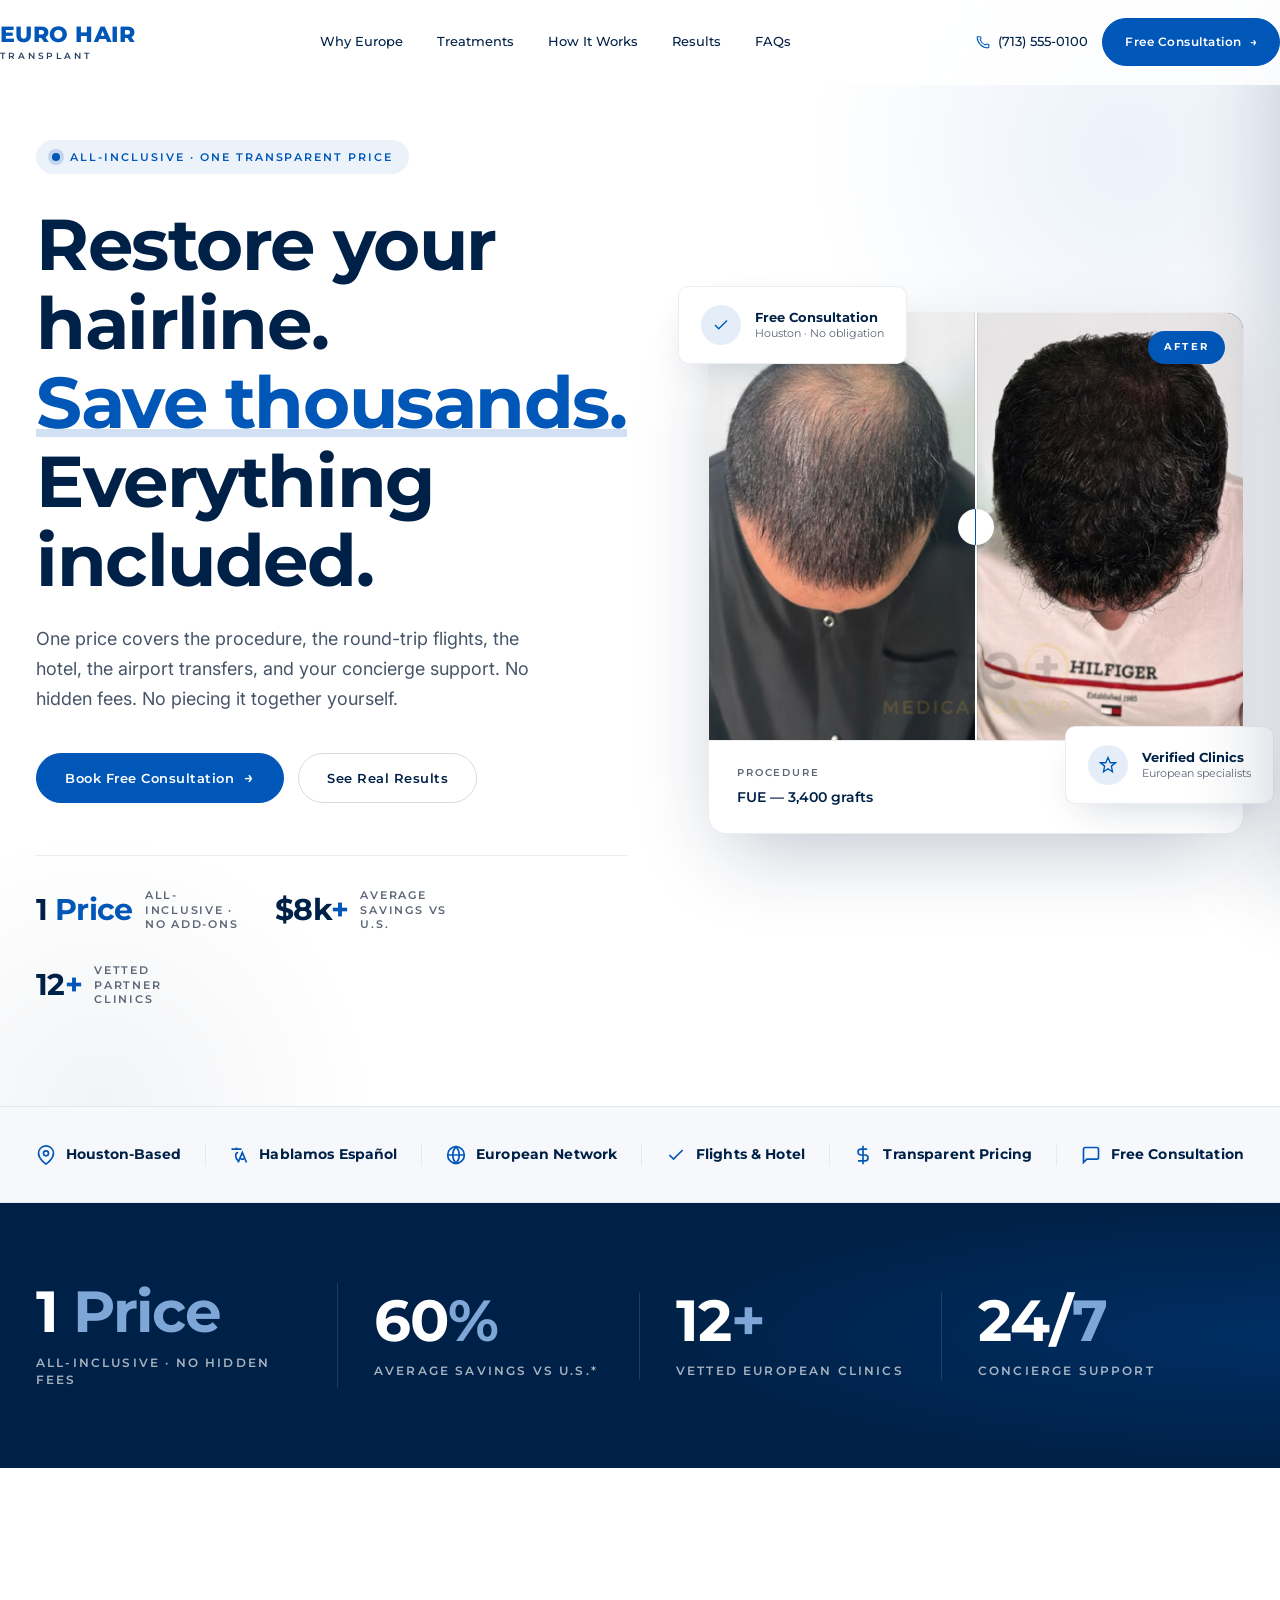
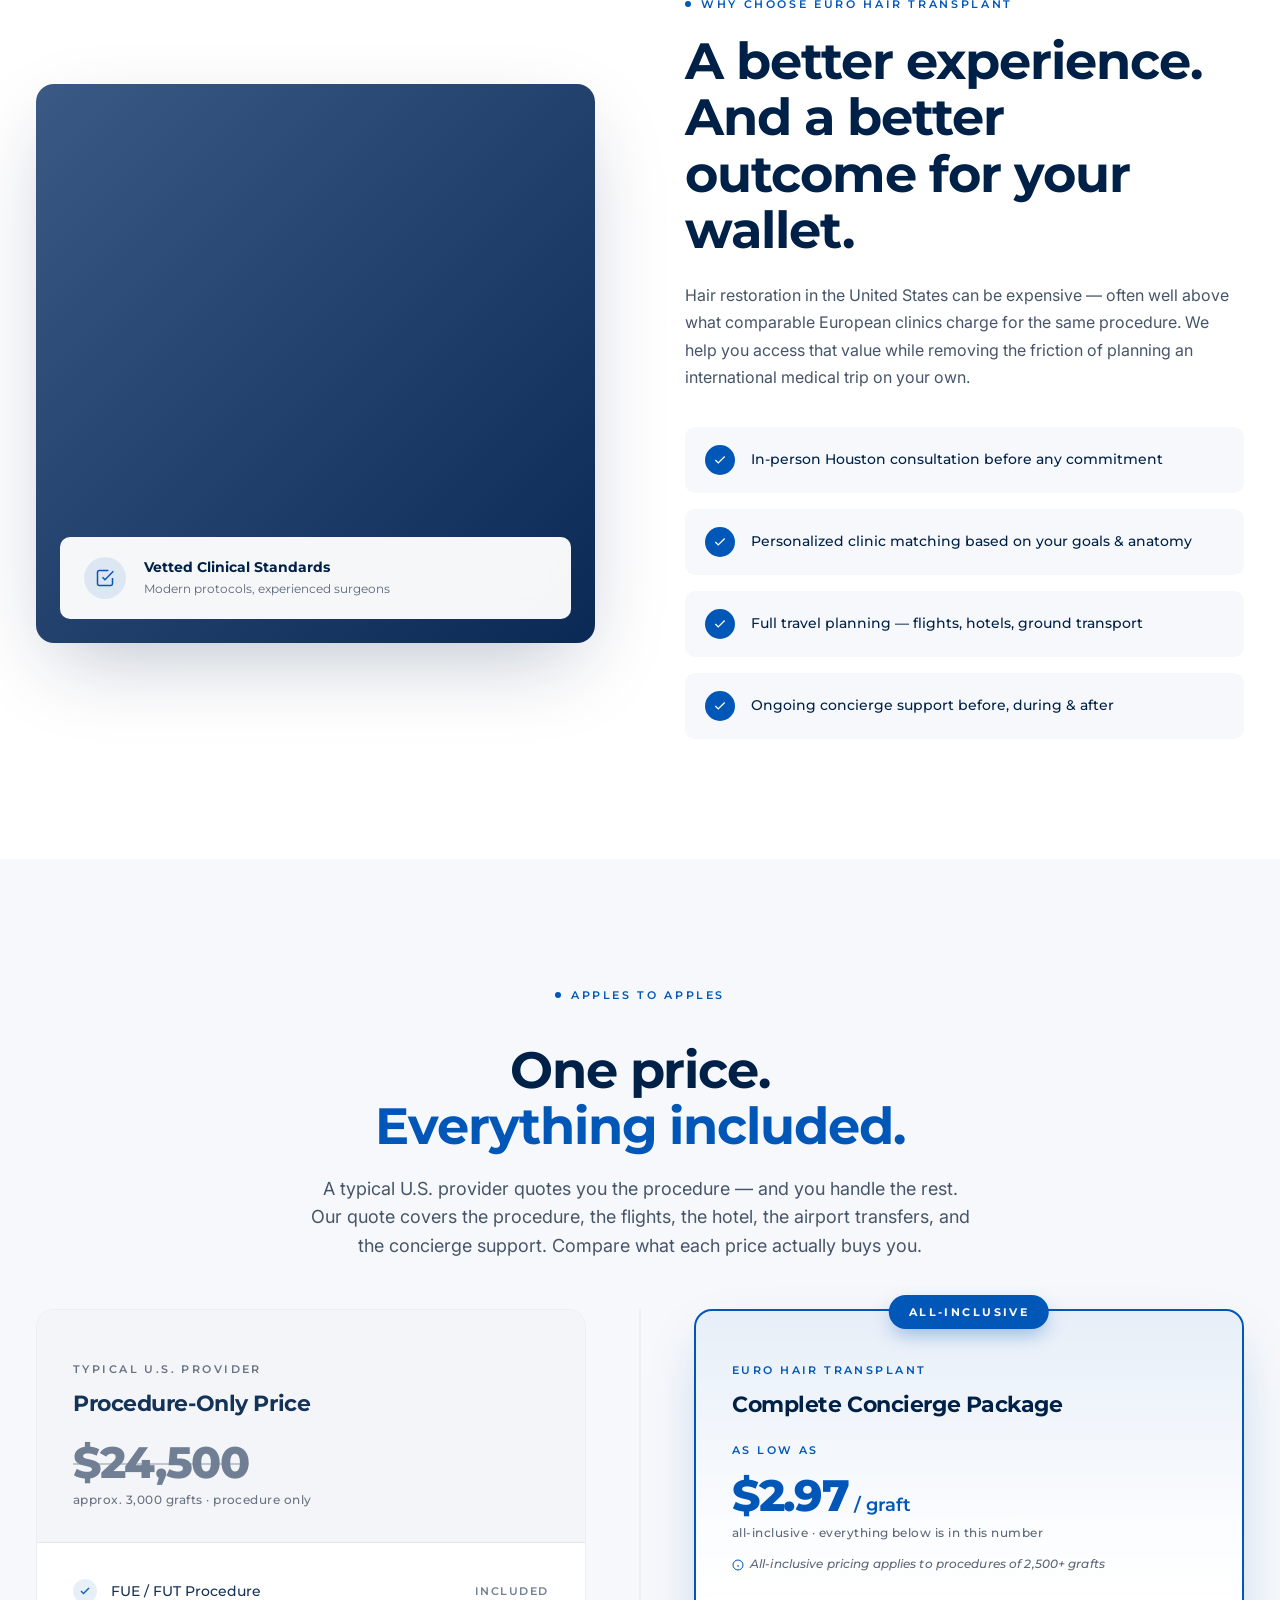
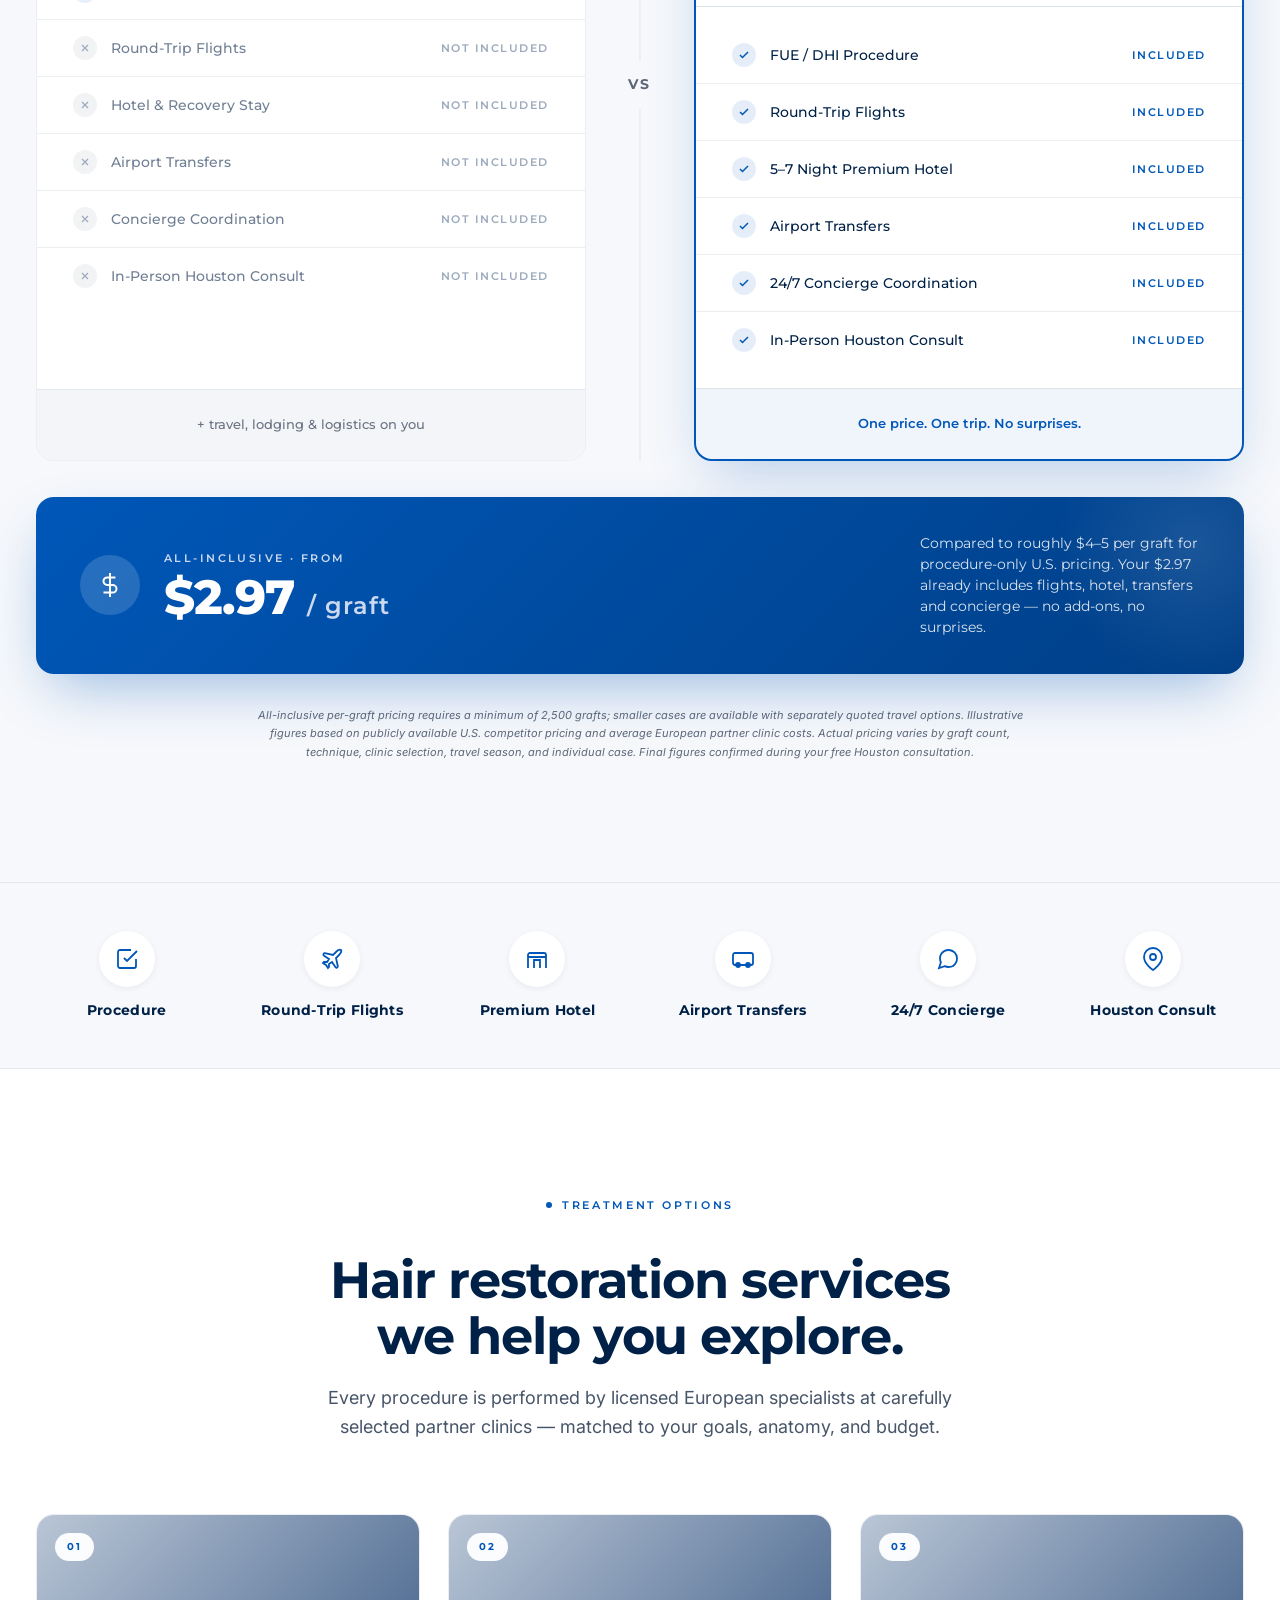
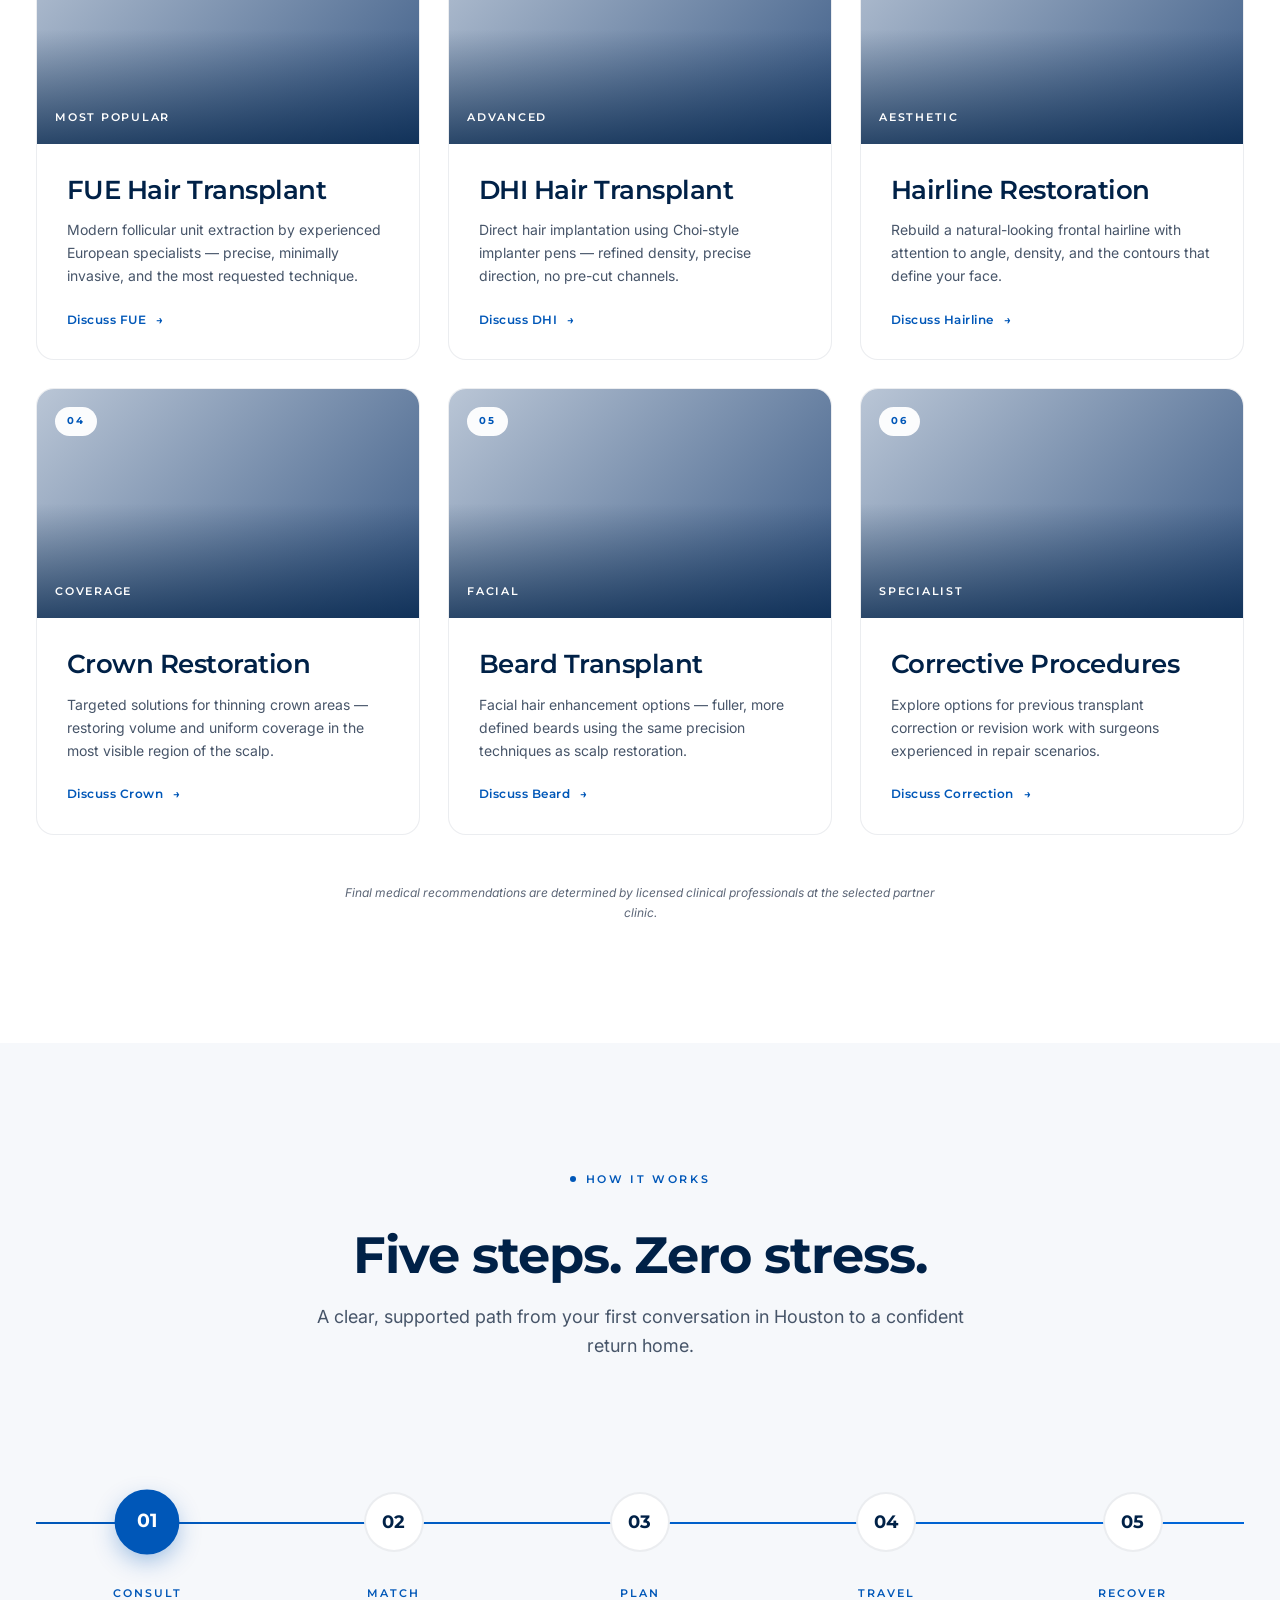
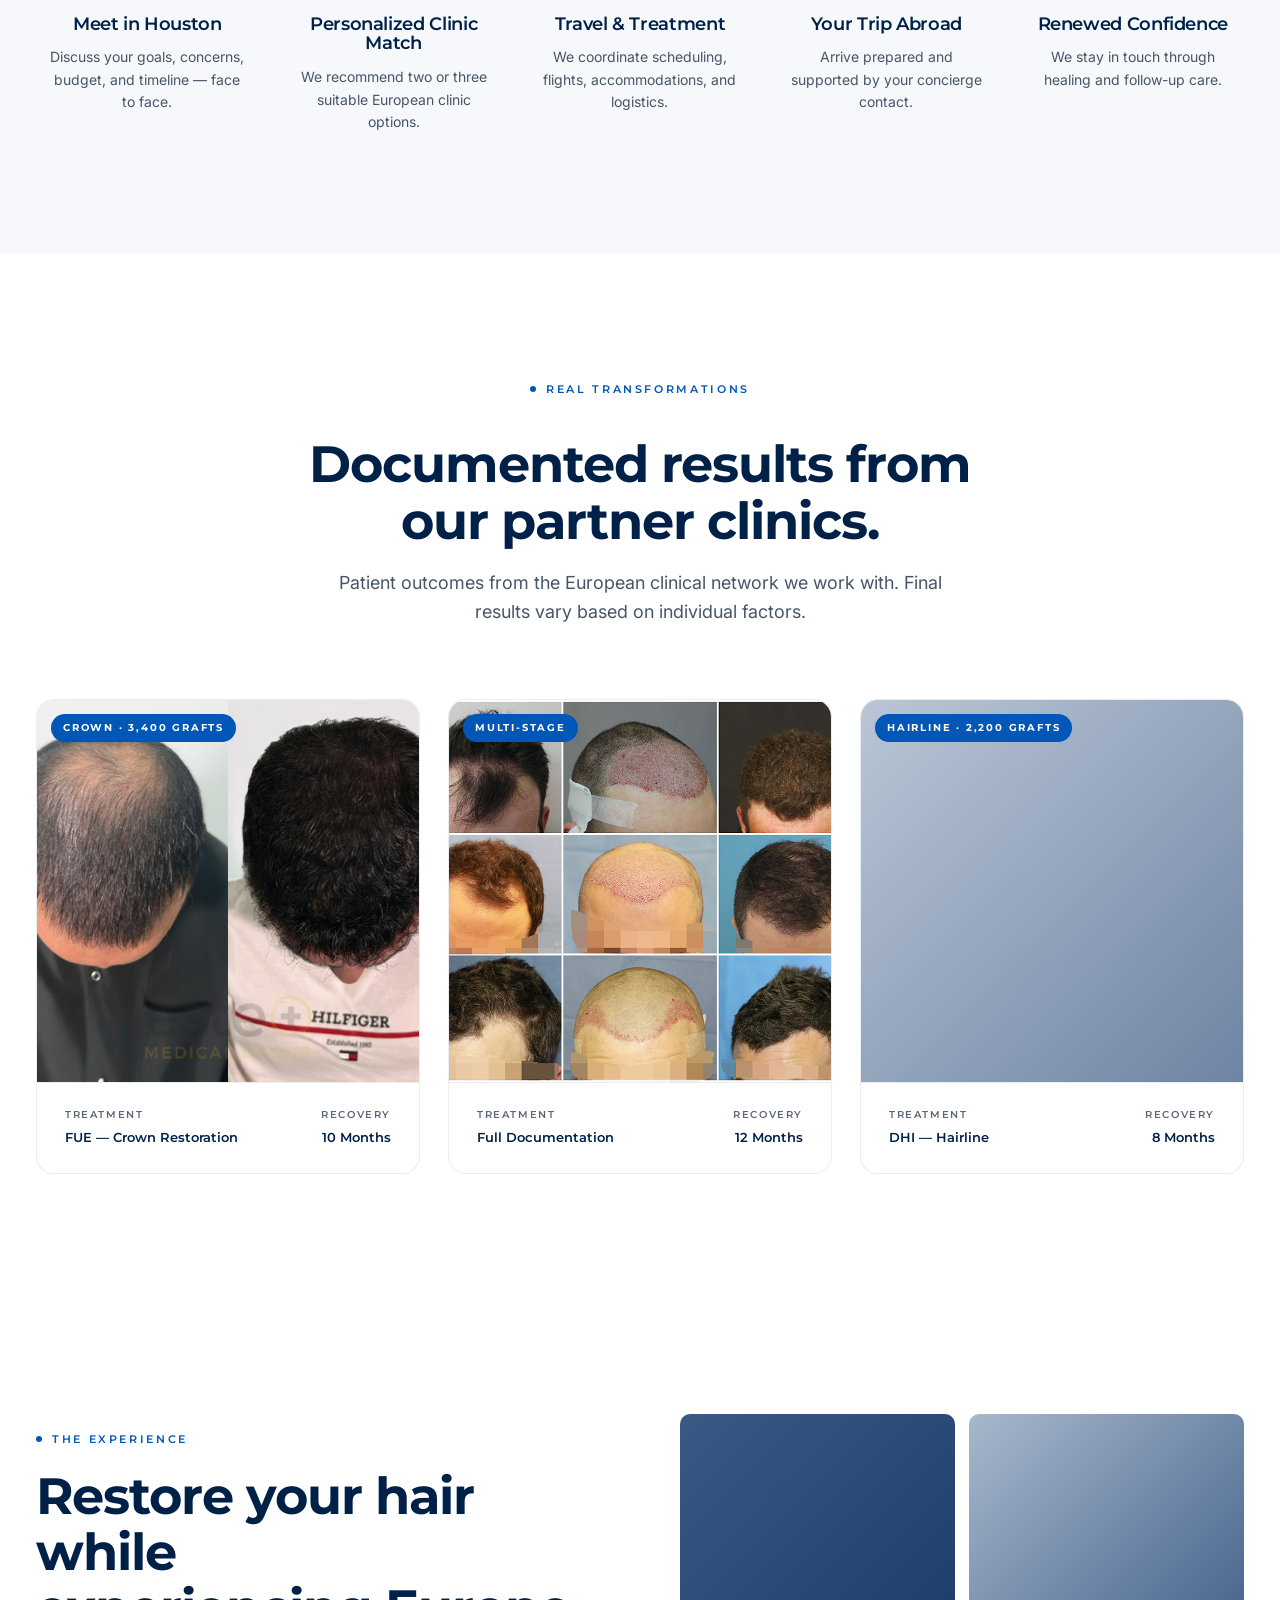
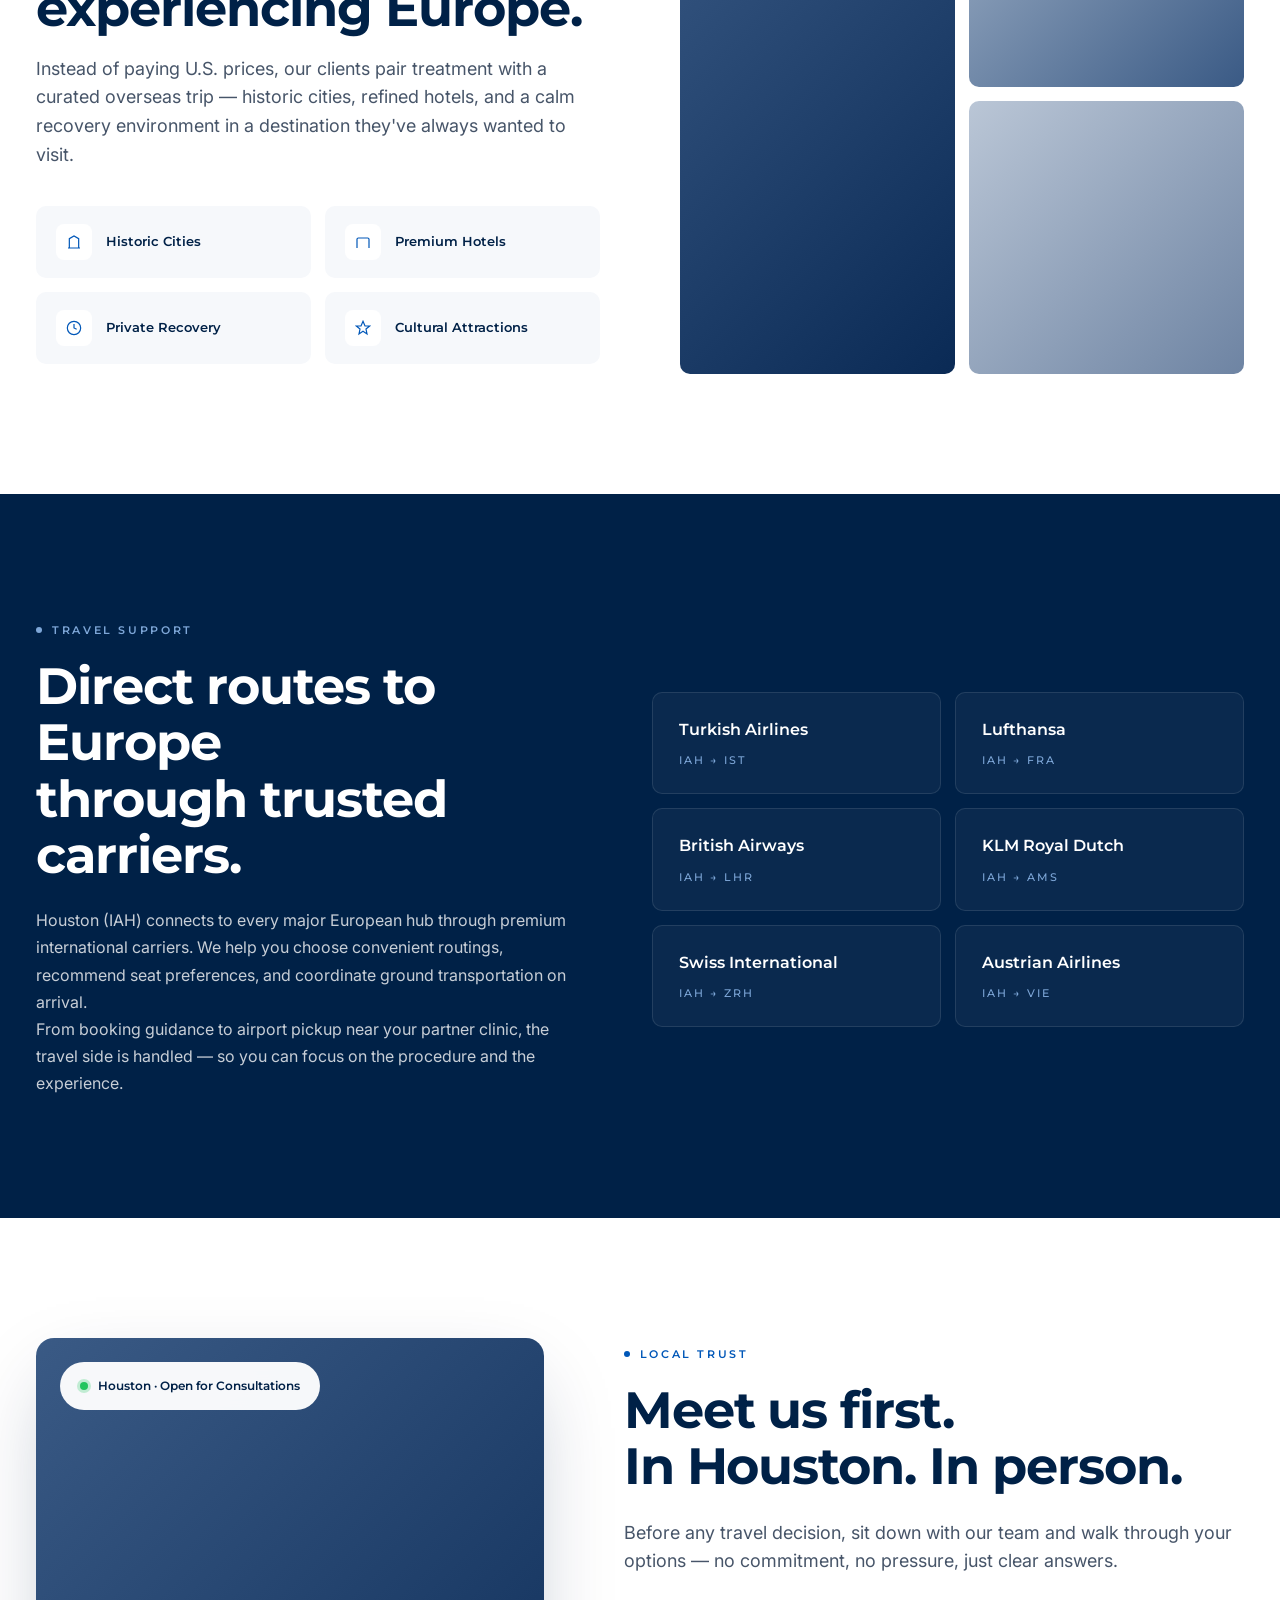
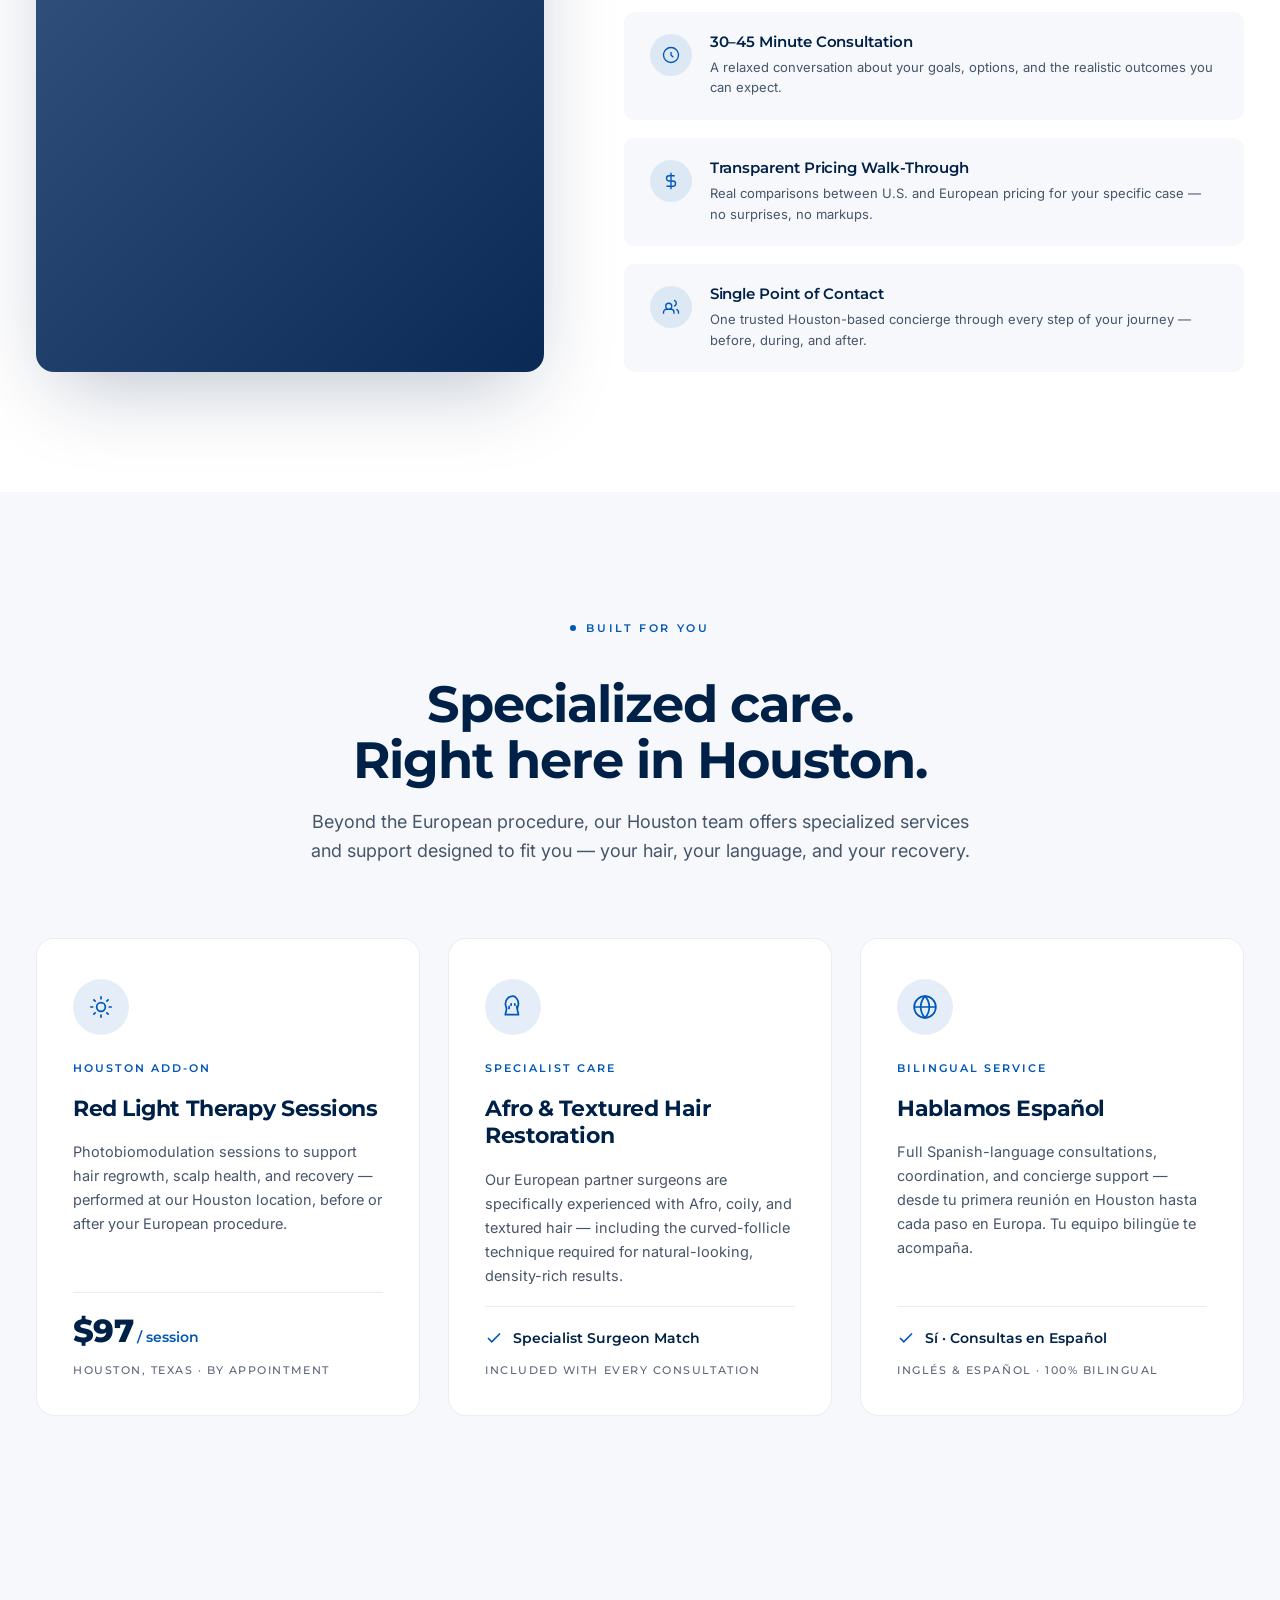
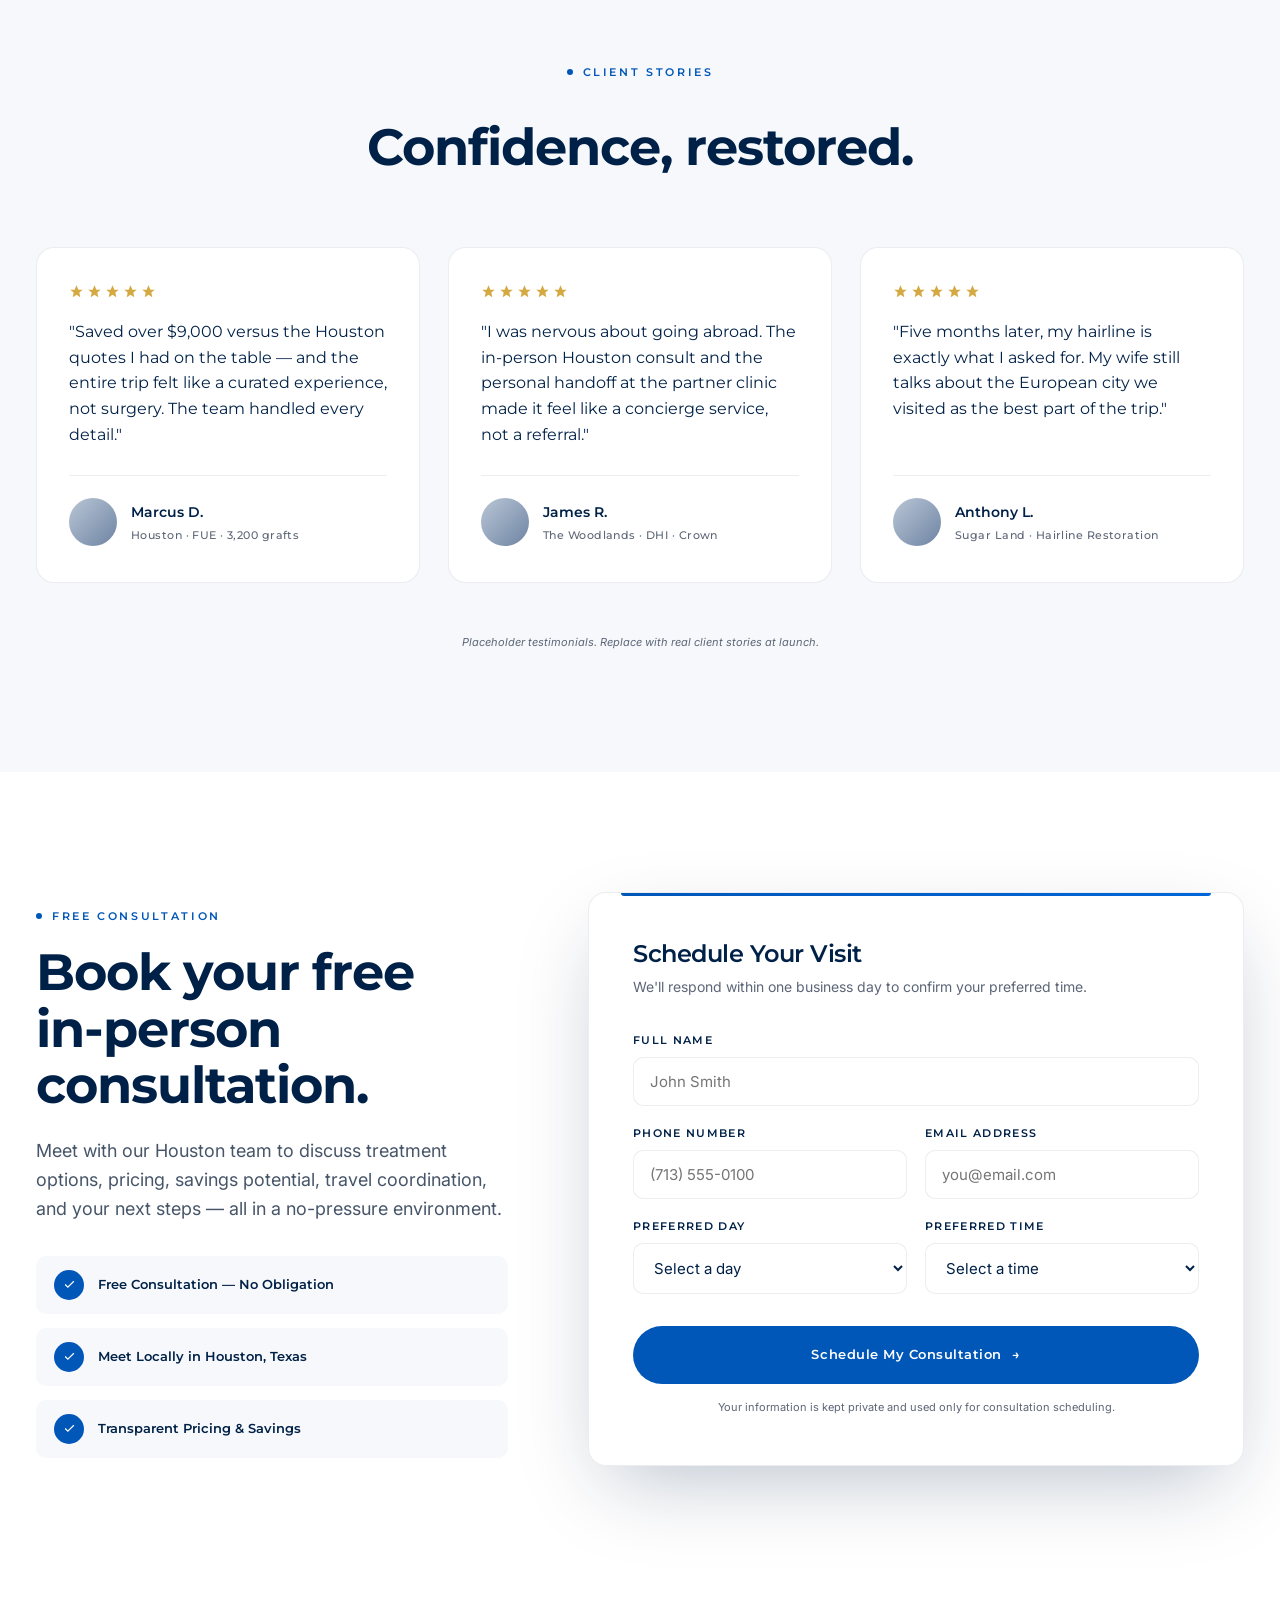
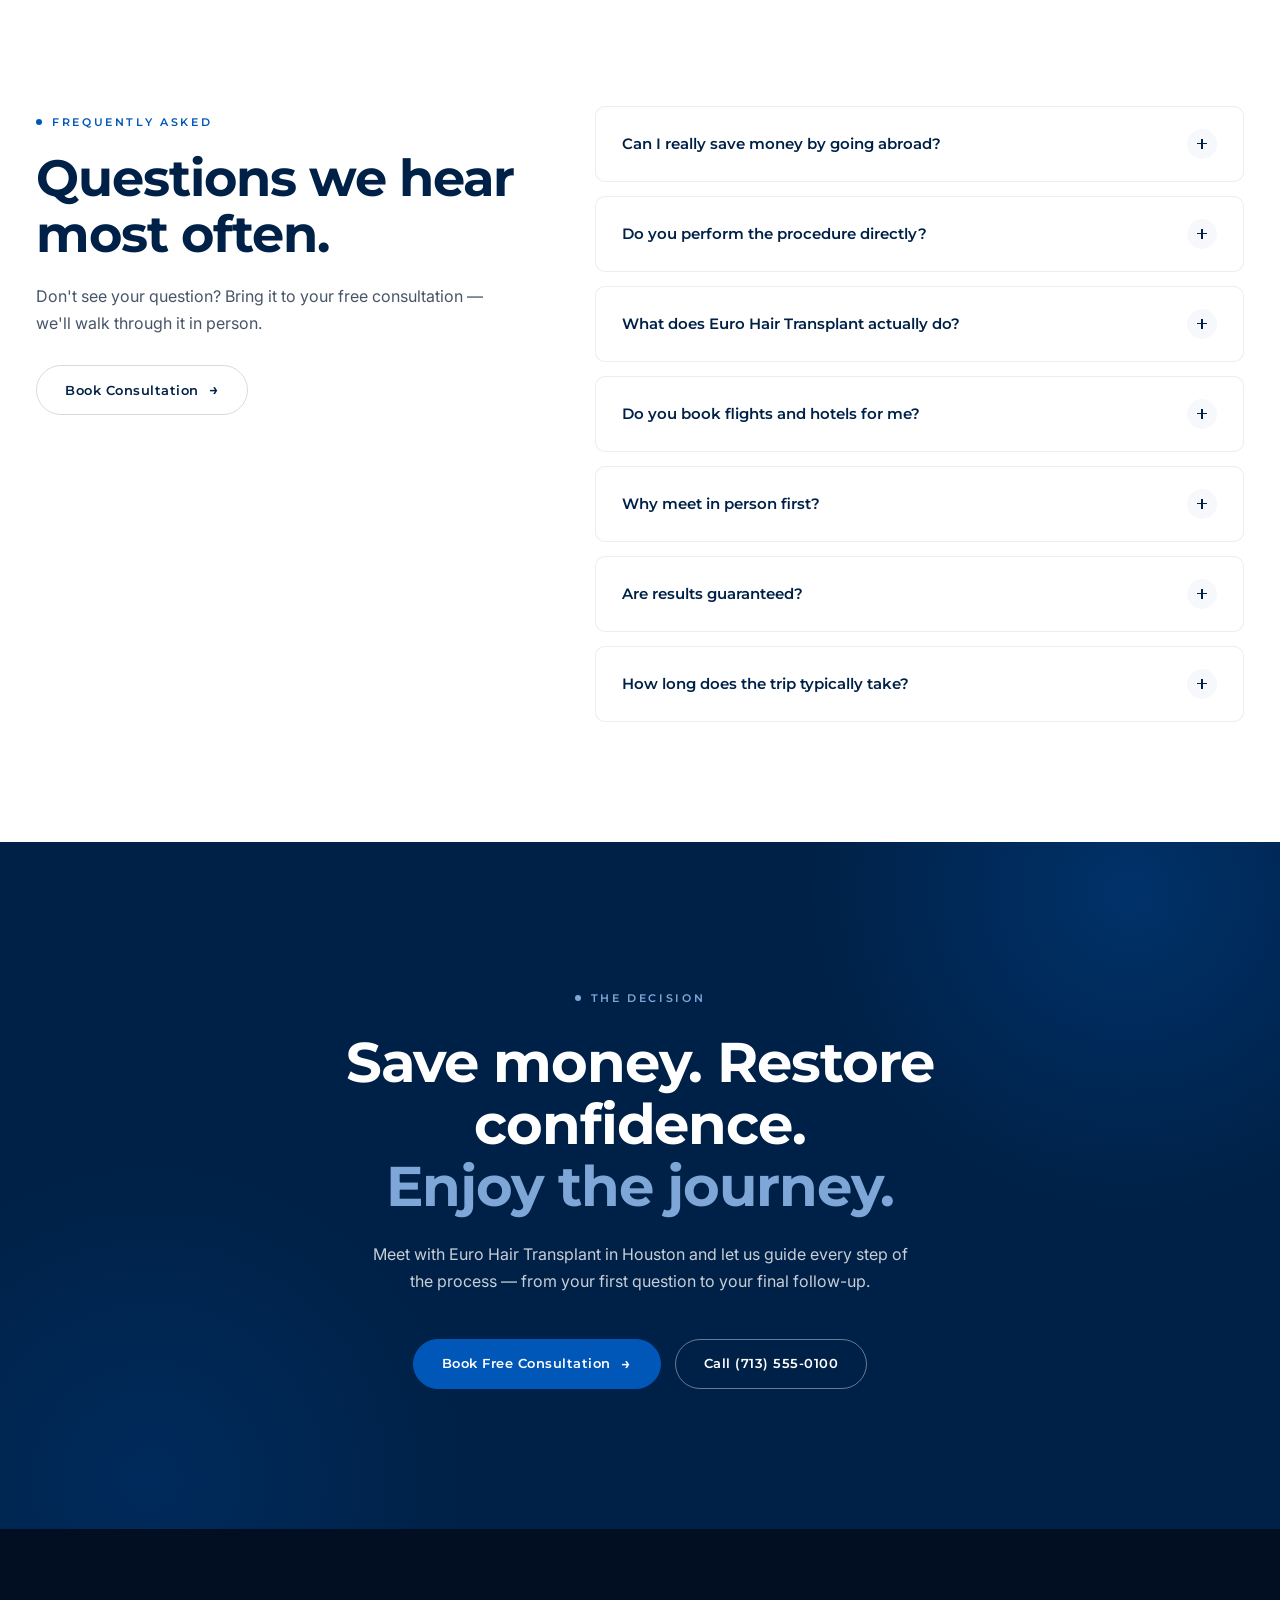
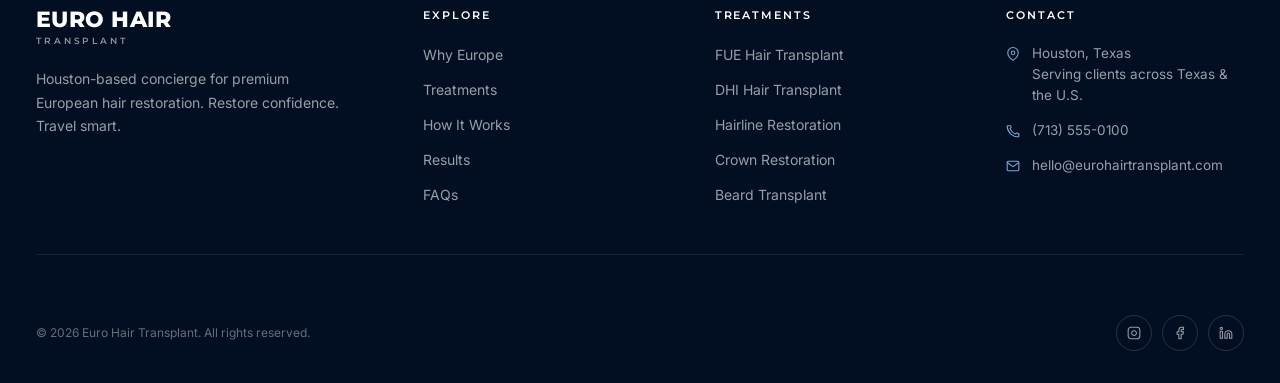
==== euro_hair_transplant/index.html @ 36d4c06b "Add finalized handoff folder for WordPress dev euro_hair_transplant/ contains the finalized Concept " ====
<!DOCTYPE html>
<html lang="en">
<head>
<meta charset="UTF-8" />
<meta name="viewport" content="width=device-width, initial-scale=1.0" />
<meta name="description" content="Euro Hair Transplant — All-inclusive premium European hair restoration. Procedure, flights, hotel, transfers and concierge — one transparent price. Houston-based." />
<title>Euro Hair Transplant — Restore Confidence. Travel Smart.</title>

<!-- Brand fonts: Montserrat (headlines) + Inter (body) -->
<link rel="preconnect" href="https://fonts.googleapis.com" />
<link rel="preconnect" href="https://fonts.gstatic.com" crossorigin />
<link href="https://fonts.googleapis.com/css2?family=Inter:wght@300;400;500;600;700&family=Montserrat:wght@400;500;600;700;800&display=swap" rel="stylesheet" />

<link rel="stylesheet" href="styles.css" />
</head>
<body>

<!-- ============ HEADER ============ -->
<header class="header" id="header">
  <div class="container header-inner">
    <a href="#top" class="logo" aria-label="Euro Hair Transplant home">
      <span class="logo-mark">
        <span class="logo-name">EURO HAIR</span>
        <span class="logo-sub">Transplant</span>
      </span>
    </a>
    <nav class="nav" aria-label="Primary">
      <a href="#why">Why Europe</a>
      <a href="#treatments">Treatments</a>
      <a href="#how">How It Works</a>
      <a href="#results">Results</a>
      <a href="#faq">FAQs</a>
    </nav>
    <div class="header-actions">
      <a href="tel:+17135550100" class="header-link">
        <svg viewBox="0 0 24 24" fill="none" stroke="currentColor" stroke-width="1.8"><path d="M22 16.92V21a1 1 0 0 1-1.1 1A19 19 0 0 1 2 4.1 1 1 0 0 1 3 3h4.1a1 1 0 0 1 1 .75c.13.55.32 1.09.55 1.6a1 1 0 0 1-.23 1.1L7 8a16 16 0 0 0 9 9l1.55-1.4a1 1 0 0 1 1.1-.23c.51.23 1.05.42 1.6.55a1 1 0 0 1 .75 1z"/></svg>
        (713) 555-0100
      </a>
      <a href="#consult" class="header-cta">Free Consultation <span>→</span></a>
      <button class="menu-toggle" id="menuToggle" aria-label="Open menu" aria-expanded="false">
        <span></span><span></span>
      </button>
    </div>
  </div>
</header>

<!-- Mobile nav -->
<div class="mobile-nav" id="mobileNav" aria-hidden="true">
  <a href="#why" class="mn-link">Why Europe</a>
  <a href="#treatments" class="mn-link">Treatments</a>
  <a href="#how" class="mn-link">How It Works</a>
  <a href="#results" class="mn-link">Results</a>
  <a href="#faq" class="mn-link">FAQs</a>
  <a href="#consult" class="header-cta mn-link">Free Consultation</a>
</div>

<!-- ============ HERO ============ -->
<section class="hero" id="top">
  <div class="container">
    <div class="hero-grid">
      <div class="hero-text reveal">
        <span class="hero-tag"><span class="hero-tag-dot"></span>All-Inclusive · One Transparent Price</span>
        <h1>Restore your hairline. <span class="accent">Save thousands.</span> Everything included.</h1>
        <p>One price covers the procedure, the round-trip flights, the hotel, the airport transfers, and your concierge support. No hidden fees. No piecing it together yourself.</p>
        <div class="hero-actions">
          <a href="#consult" class="btn btn-primary">Book Free Consultation <span class="arrow">→</span></a>
          <a href="#results" class="btn btn-outline">See Real Results</a>
        </div>
        <div class="hero-meta">
          <div class="hero-meta-item">
            <div class="hero-meta-num">1<span> Price</span></div>
            <div class="hero-meta-label">All-Inclusive · No Add-Ons</div>
          </div>
          <div class="hero-meta-item">
            <div class="hero-meta-num">$8k<span>+</span></div>
            <div class="hero-meta-label">Average Savings vs U.S.</div>
          </div>
          <div class="hero-meta-item">
            <div class="hero-meta-num">12<span>+</span></div>
            <div class="hero-meta-label">Vetted Partner Clinics</div>
          </div>
        </div>
      </div>
      <div class="hero-visual reveal reveal-d2">
        <div class="hero-float hero-float-1">
          <div class="hero-float-icon">
            <svg viewBox="0 0 24 24" fill="none" stroke="currentColor" stroke-width="1.8"><path d="M20 6L9 17l-5-5"/></svg>
          </div>
          <div class="hero-float-text">
            <div class="hero-float-title">Free Consultation</div>
            <div class="hero-float-sub">Houston · No obligation</div>
          </div>
        </div>
        <div class="ba-card">
          <div class="ba-img">
            <img src="Images/before and after hair restoration turkey.jpg" alt="Before and after hair restoration result" />
            <span class="ba-label before">Before</span>
            <span class="ba-label after">After</span>
            <div class="ba-divider"></div>
          </div>
          <div class="ba-meta">
            <div class="ba-meta-block">
              <span class="ba-meta-label">Procedure</span>
              <span class="ba-meta-value">FUE — 3,400 grafts</span>
            </div>
            <div class="ba-meta-block" style="text-align:right">
              <span class="ba-meta-label">Recovery</span>
              <span class="ba-meta-value">10 months</span>
            </div>
          </div>
        </div>
        <div class="hero-float hero-float-2">
          <div class="hero-float-icon">
            <svg viewBox="0 0 24 24" fill="none" stroke="currentColor" stroke-width="1.8"><path d="M12 2l3 7h7l-5.5 4.5L18 21l-6-4-6 4 1.5-7.5L2 9h7z"/></svg>
          </div>
          <div class="hero-float-text">
            <div class="hero-float-title">Verified Clinics</div>
            <div class="hero-float-sub">European specialists</div>
          </div>
        </div>
      </div>
    </div>
  </div>
</section>

<!-- ============ TRUST STRIP ============ -->
<section class="trust-strip">
  <div class="container trust-strip-inner">
    <div class="trust-mark">
      <svg viewBox="0 0 24 24" fill="none" stroke="currentColor" stroke-width="1.8"><path d="M21 10c0 7-9 13-9 13s-9-6-9-13a9 9 0 1 1 18 0z"/><circle cx="12" cy="10" r="3"/></svg>
      Houston-Based
    </div>
    <div class="trust-strip-divider"></div>
    <div class="trust-mark">
      <svg viewBox="0 0 24 24" fill="none" stroke="currentColor" stroke-width="1.8"><path d="M3 5h12M9 3v2M11 19c-1.5-1.5-3-3.5-3-6 0-2.5 1.5-4 3-4M21 21l-5-12-5 12M14 17h4"/></svg>
      Hablamos Español
    </div>
    <div class="trust-strip-divider"></div>
    <div class="trust-mark">
      <svg viewBox="0 0 24 24" fill="none" stroke="currentColor" stroke-width="1.8"><circle cx="12" cy="12" r="10"/><path d="M2 12h20M12 2a15.3 15.3 0 0 1 4 10 15.3 15.3 0 0 1-4 10 15.3 15.3 0 0 1-4-10 15.3 15.3 0 0 1 4-10z"/></svg>
      European Network
    </div>
    <div class="trust-strip-divider"></div>
    <div class="trust-mark">
      <svg viewBox="0 0 24 24" fill="none" stroke="currentColor" stroke-width="1.8"><path d="M20 6L9 17l-5-5"/></svg>
      Flights &amp; Hotel
    </div>
    <div class="trust-strip-divider"></div>
    <div class="trust-mark">
      <svg viewBox="0 0 24 24" fill="none" stroke="currentColor" stroke-width="1.8"><path d="M12 1v22M17 5H9.5a3.5 3.5 0 0 0 0 7h5a3.5 3.5 0 0 1 0 7H6"/></svg>
      Transparent Pricing
    </div>
    <div class="trust-strip-divider"></div>
    <div class="trust-mark">
      <svg viewBox="0 0 24 24" fill="none" stroke="currentColor" stroke-width="1.8"><path d="M21 15a2 2 0 0 1-2 2H7l-4 4V5a2 2 0 0 1 2-2h14a2 2 0 0 1 2 2z"/></svg>
      Free Consultation
    </div>
  </div>
</section>

<!-- ============ STATS ============ -->
<section class="stats">
  <div class="container">
    <div class="stats-grid">
      <div class="stat reveal">
        <div class="stat-num">1<span> Price</span></div>
        <div class="stat-label">All-inclusive · No hidden fees</div>
      </div>
      <div class="stat reveal reveal-d1">
        <div class="stat-num">60<span>%</span></div>
        <div class="stat-label">Average savings vs U.S.*</div>
      </div>
      <div class="stat reveal reveal-d2">
        <div class="stat-num">12<span>+</span></div>
        <div class="stat-label">Vetted European clinics</div>
      </div>
      <div class="stat reveal reveal-d3">
        <div class="stat-num">24/<span>7</span></div>
        <div class="stat-label">Concierge support</div>
      </div>
    </div>
  </div>
</section>

<!-- ============ WHY EUROPE ============ -->
<section class="section why" id="why">
  <div class="container">
    <div class="why-grid">
      <div class="why-img reveal">
        <img src="https://images.unsplash.com/photo-1629909613654-28e377c37b09?auto=format&fit=crop&w=1100&q=80" alt="Modern European clinic interior" onerror="this.style.display='none'" />
        <div class="why-img-tag">
          <div class="why-img-tag-icon">
            <svg viewBox="0 0 24 24" fill="none" stroke="currentColor" stroke-width="1.8"><path d="M9 11l3 3L22 4M21 12v7a2 2 0 0 1-2 2H5a2 2 0 0 1-2-2V5a2 2 0 0 1 2-2h11"/></svg>
          </div>
          <div>
            <div class="why-img-tag-title">Vetted Clinical Standards</div>
            <div class="why-img-tag-sub">Modern protocols, experienced surgeons</div>
          </div>
        </div>
      </div>
      <div class="why-text reveal reveal-d1">
        <span class="eyebrow"><span class="dot"></span>Why Choose Euro Hair Transplant</span>
        <h2 style="margin-top:18px">A better experience. <br/>And a better outcome for your wallet.</h2>
        <p>Hair restoration in the United States can be expensive — often well above what comparable European clinics charge for the same procedure. We help you access that value while removing the friction of planning an international medical trip on your own.</p>
        <div class="why-list">
          <div class="why-li">
            <span class="why-li-icon"><svg viewBox="0 0 24 24" fill="none" stroke="currentColor" stroke-width="2.2"><path d="M20 6L9 17l-5-5"/></svg></span>
            <span class="why-li-text">In-person Houston consultation before any commitment</span>
          </div>
          <div class="why-li">
            <span class="why-li-icon"><svg viewBox="0 0 24 24" fill="none" stroke="currentColor" stroke-width="2.2"><path d="M20 6L9 17l-5-5"/></svg></span>
            <span class="why-li-text">Personalized clinic matching based on your goals &amp; anatomy</span>
          </div>
          <div class="why-li">
            <span class="why-li-icon"><svg viewBox="0 0 24 24" fill="none" stroke="currentColor" stroke-width="2.2"><path d="M20 6L9 17l-5-5"/></svg></span>
            <span class="why-li-text">Full travel planning — flights, hotels, ground transport</span>
          </div>
          <div class="why-li">
            <span class="why-li-icon"><svg viewBox="0 0 24 24" fill="none" stroke="currentColor" stroke-width="2.2"><path d="M20 6L9 17l-5-5"/></svg></span>
            <span class="why-li-text">Ongoing concierge support before, during &amp; after</span>
          </div>
        </div>
      </div>
    </div>
  </div>
</section>

<!-- ============ ALL-INCLUSIVE COMPARISON ============ -->
<section class="section cost" id="cost">
  <div class="container">
    <div class="section-head center reveal" style="margin-bottom:48px">
      <span class="eyebrow center"><span class="dot"></span>Apples to Apples</span>
      <h2 style="margin-top:18px">One price.<br/><span class="accent" style="color:var(--royal)">Everything included.</span></h2>
      <p class="lead" style="margin:18px auto 0">A typical U.S. provider quotes you the procedure — and you handle the rest. Our quote covers the procedure, the flights, the hotel, the airport transfers, and the concierge support. Compare what each price actually buys you.</p>
    </div>

    <div class="compare-grid">

      <!-- Competitor column -->
      <div class="compare-card-wrap reveal">
        <div class="compare-col compare-them">
          <div class="compare-head">
            <span class="compare-tag">Typical U.S. Provider</span>
            <h3>Procedure-Only Price</h3>
            <div class="compare-price">
              <span class="compare-price-num">$24,500</span>
              <span class="compare-price-sub">approx. 3,000 grafts · procedure only</span>
            </div>
          </div>
          <ul class="compare-list">
            <li class="compare-item ok">
              <span class="compare-icon ok"><svg viewBox="0 0 24 24" fill="none" stroke="currentColor" stroke-width="3"><path d="M20 6L9 17l-5-5"/></svg></span>
              <span class="compare-label">FUE / FUT Procedure</span>
              <span class="compare-val">Included</span>
            </li>
            <li class="compare-item no">
              <span class="compare-icon no"><svg viewBox="0 0 24 24" fill="none" stroke="currentColor" stroke-width="2.4"><path d="M18 6L6 18M6 6l12 12"/></svg></span>
              <span class="compare-label">Round-Trip Flights</span>
              <span class="compare-val">Not included</span>
            </li>
            <li class="compare-item no">
              <span class="compare-icon no"><svg viewBox="0 0 24 24" fill="none" stroke="currentColor" stroke-width="2.4"><path d="M18 6L6 18M6 6l12 12"/></svg></span>
              <span class="compare-label">Hotel &amp; Recovery Stay</span>
              <span class="compare-val">Not included</span>
            </li>
            <li class="compare-item no">
              <span class="compare-icon no"><svg viewBox="0 0 24 24" fill="none" stroke="currentColor" stroke-width="2.4"><path d="M18 6L6 18M6 6l12 12"/></svg></span>
              <span class="compare-label">Airport Transfers</span>
              <span class="compare-val">Not included</span>
            </li>
            <li class="compare-item no">
              <span class="compare-icon no"><svg viewBox="0 0 24 24" fill="none" stroke="currentColor" stroke-width="2.4"><path d="M18 6L6 18M6 6l12 12"/></svg></span>
              <span class="compare-label">Concierge Coordination</span>
              <span class="compare-val">Not included</span>
            </li>
            <li class="compare-item no">
              <span class="compare-icon no"><svg viewBox="0 0 24 24" fill="none" stroke="currentColor" stroke-width="2.4"><path d="M18 6L6 18M6 6l12 12"/></svg></span>
              <span class="compare-label">In-Person Houston Consult</span>
              <span class="compare-val">Not included</span>
            </li>
          </ul>
          <div class="compare-foot">+ travel, lodging &amp; logistics on you</div>
        </div>
      </div>

      <!-- VS divider -->
      <div class="compare-vs">VS</div>

      <!-- Our column -->
      <div class="compare-card-wrap reveal reveal-d1">
        <div class="compare-badge">All-Inclusive</div>
        <div class="compare-col compare-us">
          <div class="compare-head">
            <span class="compare-tag">Euro Hair Transplant</span>
            <h3>Complete Concierge Package</h3>
            <div class="compare-price">
              <span class="compare-price-from">As low as</span>
              <span class="compare-price-num">$2.97<span class="per-unit">/ graft</span></span>
              <span class="compare-price-sub">all-inclusive · everything below is in this number</span>
              <span class="compare-price-min">
                <svg viewBox="0 0 24 24" fill="none" stroke="currentColor" stroke-width="2"><circle cx="12" cy="12" r="10"/><path d="M12 16v-4M12 8h.01"/></svg>
                All-inclusive pricing applies to procedures of 2,500+ grafts
              </span>
            </div>
          </div>
          <ul class="compare-list">
            <li class="compare-item ok">
              <span class="compare-icon ok"><svg viewBox="0 0 24 24" fill="none" stroke="currentColor" stroke-width="3"><path d="M20 6L9 17l-5-5"/></svg></span>
              <span class="compare-label">FUE / DHI Procedure</span>
              <span class="compare-val">Included</span>
            </li>
            <li class="compare-item ok">
              <span class="compare-icon ok"><svg viewBox="0 0 24 24" fill="none" stroke="currentColor" stroke-width="3"><path d="M20 6L9 17l-5-5"/></svg></span>
              <span class="compare-label">Round-Trip Flights</span>
              <span class="compare-val">Included</span>
            </li>
            <li class="compare-item ok">
              <span class="compare-icon ok"><svg viewBox="0 0 24 24" fill="none" stroke="currentColor" stroke-width="3"><path d="M20 6L9 17l-5-5"/></svg></span>
              <span class="compare-label">5–7 Night Premium Hotel</span>
              <span class="compare-val">Included</span>
            </li>
            <li class="compare-item ok">
              <span class="compare-icon ok"><svg viewBox="0 0 24 24" fill="none" stroke="currentColor" stroke-width="3"><path d="M20 6L9 17l-5-5"/></svg></span>
              <span class="compare-label">Airport Transfers</span>
              <span class="compare-val">Included</span>
            </li>
            <li class="compare-item ok">
              <span class="compare-icon ok"><svg viewBox="0 0 24 24" fill="none" stroke="currentColor" stroke-width="3"><path d="M20 6L9 17l-5-5"/></svg></span>
              <span class="compare-label">24/7 Concierge Coordination</span>
              <span class="compare-val">Included</span>
            </li>
            <li class="compare-item ok">
              <span class="compare-icon ok"><svg viewBox="0 0 24 24" fill="none" stroke="currentColor" stroke-width="3"><path d="M20 6L9 17l-5-5"/></svg></span>
              <span class="compare-label">In-Person Houston Consult</span>
              <span class="compare-val">Included</span>
            </li>
          </ul>
          <div class="compare-foot">One price. One trip. No surprises.</div>
        </div>
      </div>

    </div>

    <!-- Savings highlight card -->
    <div class="compare-savings-card reveal reveal-d2">
      <div class="compare-savings-block">
        <div class="compare-savings-icon">
          <svg viewBox="0 0 24 24" fill="none" stroke="currentColor" stroke-width="1.8"><path d="M12 1v22M17 5H9.5a3.5 3.5 0 0 0 0 7h5a3.5 3.5 0 0 1 0 7H6"/></svg>
        </div>
        <div class="compare-savings-text">
          <span class="compare-savings-label">All-Inclusive · From</span>
          <span class="compare-savings-num">$2.97 <span style="font-size:24px;font-weight:600;color:#cbd9ee;letter-spacing:.04em">/ graft</span></span>
        </div>
      </div>
      <div class="compare-savings-meta">Compared to roughly $4–5 per graft for procedure-only U.S. pricing. Your $2.97 already includes flights, hotel, transfers and concierge — no add-ons, no surprises.</div>
    </div>

    <p class="compare-disc">All-inclusive per-graft pricing requires a minimum of 2,500 grafts; smaller cases are available with separately quoted travel options. Illustrative figures based on publicly available U.S. competitor pricing and average European partner clinic costs. Actual pricing varies by graft count, technique, clinic selection, travel season, and individual case. Final figures confirmed during your free Houston consultation.</p>
  </div>
</section>

<!-- ============ INCLUDED STRIP ============ -->
<section class="included-strip">
  <div class="container">
    <div class="included-grid">
      <div class="included">
        <span class="included-icon"><svg viewBox="0 0 24 24" fill="none" stroke="currentColor" stroke-width="1.8"><path d="M9 11l3 3L22 4M21 12v7a2 2 0 0 1-2 2H5a2 2 0 0 1-2-2V5a2 2 0 0 1 2-2h11"/></svg></span>
        <span class="included-label">Procedure</span>
      </div>
      <div class="included">
        <span class="included-icon"><svg viewBox="0 0 24 24" fill="none" stroke="currentColor" stroke-width="1.8"><path d="M17.8 19.2L16 11l3.5-3.5C21 6 21.5 4 21 3c-1-.5-3 0-4.5 1.5L13 8 4.8 6.2c-.5-.1-.9.1-1.1.5l-.3.5c-.2.5-.1 1 .3 1.3L9 12l-2 3H4l-1 1 3 2 2 3 1-1v-3l3-2 3.5 5.3c.3.4.8.5 1.3.3l.5-.2c.4-.3.6-.7.5-1.2z"/></svg></span>
        <span class="included-label">Round-Trip Flights</span>
      </div>
      <div class="included">
        <span class="included-icon"><svg viewBox="0 0 24 24" fill="none" stroke="currentColor" stroke-width="1.8"><path d="M3 21V8a2 2 0 0 1 2-2h14a2 2 0 0 1 2 2v13M9 21V13h6v8M3 10h18"/></svg></span>
        <span class="included-label">Premium Hotel</span>
      </div>
      <div class="included">
        <span class="included-icon"><svg viewBox="0 0 24 24" fill="none" stroke="currentColor" stroke-width="1.8"><rect x="2" y="6" width="20" height="12" rx="2"/><circle cx="7" cy="18" r="2"/><circle cx="17" cy="18" r="2"/></svg></span>
        <span class="included-label">Airport Transfers</span>
      </div>
      <div class="included">
        <span class="included-icon"><svg viewBox="0 0 24 24" fill="none" stroke="currentColor" stroke-width="1.8"><path d="M21 11.5a8.4 8.4 0 0 1-.9 3.8 8.5 8.5 0 0 1-7.6 4.7 8.4 8.4 0 0 1-3.8-.9L3 21l1.9-5.7a8.4 8.4 0 0 1-.9-3.8 8.5 8.5 0 0 1 4.7-7.6 8.4 8.4 0 0 1 3.8-.9h.5a8.5 8.5 0 0 1 8 8v.5z"/></svg></span>
        <span class="included-label">24/7 Concierge</span>
      </div>
      <div class="included">
        <span class="included-icon"><svg viewBox="0 0 24 24" fill="none" stroke="currentColor" stroke-width="1.8"><path d="M21 10c0 7-9 13-9 13s-9-6-9-13a9 9 0 1 1 18 0z"/><circle cx="12" cy="10" r="3"/></svg></span>
        <span class="included-label">Houston Consult</span>
      </div>
    </div>
  </div>
</section>

<!-- ============ TREATMENTS ============ -->
<section class="section treatments-section" id="treatments">
  <div class="container">
    <div class="section-head center reveal">
      <span class="eyebrow center"><span class="dot"></span>Treatment Options</span>
      <h2 style="margin-top:18px">Hair restoration services<br/>we help you explore.</h2>
      <p class="lead" style="margin:18px auto 0">Every procedure is performed by licensed European specialists at carefully selected partner clinics — matched to your goals, anatomy, and budget.</p>
    </div>
    <div class="treatments-grid">
      <article class="tx-card reveal">
        <div class="tx-img">
          <img src="https://images.unsplash.com/photo-1571508601891-ca5e7a713859?auto=format&fit=crop&w=900&q=80" alt="" onerror="this.style.display='none'" />
          <span class="tx-num">01</span>
          <span class="tx-tag">Most Popular</span>
        </div>
        <div class="tx-body">
          <h3>FUE Hair Transplant</h3>
          <p>Modern follicular unit extraction by experienced European specialists — precise, minimally invasive, and the most requested technique.</p>
          <a href="#consult" class="tx-link">Discuss FUE <span>→</span></a>
        </div>
      </article>
      <article class="tx-card reveal reveal-d1">
        <div class="tx-img">
          <img src="https://images.unsplash.com/photo-1576091160550-2173dba999ef?auto=format&fit=crop&w=900&q=80" alt="" onerror="this.style.display='none'" />
          <span class="tx-num">02</span>
          <span class="tx-tag">Advanced</span>
        </div>
        <div class="tx-body">
          <h3>DHI Hair Transplant</h3>
          <p>Direct hair implantation using Choi-style implanter pens — refined density, precise direction, no pre-cut channels.</p>
          <a href="#consult" class="tx-link">Discuss DHI <span>→</span></a>
        </div>
      </article>
      <article class="tx-card reveal reveal-d2">
        <div class="tx-img">
          <img src="https://images.unsplash.com/photo-1622253692010-333f2da6031d?auto=format&fit=crop&w=900&q=80" alt="" onerror="this.style.display='none'" />
          <span class="tx-num">03</span>
          <span class="tx-tag">Aesthetic</span>
        </div>
        <div class="tx-body">
          <h3>Hairline Restoration</h3>
          <p>Rebuild a natural-looking frontal hairline with attention to angle, density, and the contours that define your face.</p>
          <a href="#consult" class="tx-link">Discuss Hairline <span>→</span></a>
        </div>
      </article>
      <article class="tx-card reveal">
        <div class="tx-img">
          <img src="https://images.unsplash.com/photo-1559757175-5700dde675bc?auto=format&fit=crop&w=900&q=80" alt="" onerror="this.style.display='none'" />
          <span class="tx-num">04</span>
          <span class="tx-tag">Coverage</span>
        </div>
        <div class="tx-body">
          <h3>Crown Restoration</h3>
          <p>Targeted solutions for thinning crown areas — restoring volume and uniform coverage in the most visible region of the scalp.</p>
          <a href="#consult" class="tx-link">Discuss Crown <span>→</span></a>
        </div>
      </article>
      <article class="tx-card reveal reveal-d1">
        <div class="tx-img">
          <img src="https://images.unsplash.com/photo-1581595220892-b0739db3ba8c?auto=format&fit=crop&w=900&q=80" alt="" onerror="this.style.display='none'" />
          <span class="tx-num">05</span>
          <span class="tx-tag">Facial</span>
        </div>
        <div class="tx-body">
          <h3>Beard Transplant</h3>
          <p>Facial hair enhancement options — fuller, more defined beards using the same precision techniques as scalp restoration.</p>
          <a href="#consult" class="tx-link">Discuss Beard <span>→</span></a>
        </div>
      </article>
      <article class="tx-card reveal reveal-d2">
        <div class="tx-img">
          <img src="https://images.unsplash.com/photo-1588776814546-1ffcf47267a5?auto=format&fit=crop&w=900&q=80" alt="" onerror="this.style.display='none'" />
          <span class="tx-num">06</span>
          <span class="tx-tag">Specialist</span>
        </div>
        <div class="tx-body">
          <h3>Corrective Procedures</h3>
          <p>Explore options for previous transplant correction or revision work with surgeons experienced in repair scenarios.</p>
          <a href="#consult" class="tx-link">Discuss Correction <span>→</span></a>
        </div>
      </article>
    </div>
    <p class="tx-disc">Final medical recommendations are determined by licensed clinical professionals at the selected partner clinic.</p>
  </div>
</section>

<!-- ============ HOW IT WORKS ============ -->
<section class="section steps" id="how">
  <div class="container">
    <div class="section-head center reveal">
      <span class="eyebrow center"><span class="dot"></span>How It Works</span>
      <h2 style="margin-top:18px">Five steps. Zero stress.</h2>
      <p class="lead" style="margin:18px auto 0">A clear, supported path from your first conversation in Houston to a confident return home.</p>
    </div>
    <div class="steps-track" id="stepsTrack">
      <div class="steps-line"><div class="steps-line-fill"></div></div>
      <div class="steps-grid">
        <div class="step active reveal">
          <div class="step-num">01</div>
          <div class="step-body">
            <div class="step-label">Consult</div>
            <h3>Meet in Houston</h3>
            <p>Discuss your goals, concerns, budget, and timeline — face to face.</p>
          </div>
        </div>
        <div class="step reveal reveal-d1">
          <div class="step-num">02</div>
          <div class="step-body">
            <div class="step-label">Match</div>
            <h3>Personalized Clinic Match</h3>
            <p>We recommend two or three suitable European clinic options.</p>
          </div>
        </div>
        <div class="step reveal reveal-d2">
          <div class="step-num">03</div>
          <div class="step-body">
            <div class="step-label">Plan</div>
            <h3>Travel &amp; Treatment</h3>
            <p>We coordinate scheduling, flights, accommodations, and logistics.</p>
          </div>
        </div>
        <div class="step reveal reveal-d3">
          <div class="step-num">04</div>
          <div class="step-body">
            <div class="step-label">Travel</div>
            <h3>Your Trip Abroad</h3>
            <p>Arrive prepared and supported by your concierge contact.</p>
          </div>
        </div>
        <div class="step reveal reveal-d4">
          <div class="step-num">05</div>
          <div class="step-body">
            <div class="step-label">Recover</div>
            <h3>Renewed Confidence</h3>
            <p>We stay in touch through healing and follow-up care.</p>
          </div>
        </div>
      </div>
    </div>
  </div>
</section>

<!-- ============ RESULTS ============ -->
<section class="section results-section" id="results">
  <div class="container">
    <div class="section-head center reveal">
      <span class="eyebrow center"><span class="dot"></span>Real Transformations</span>
      <h2 style="margin-top:18px">Documented results from<br/>our partner clinics.</h2>
      <p class="lead" style="margin:18px auto 0">Patient outcomes from the European clinical network we work with. Final results vary based on individual factors.</p>
    </div>
    <div class="results-grid">
      <article class="res-card reveal">
        <div class="res-img">
          <img src="Images/before and after hair restoration turkey.jpg" alt="Crown restoration before and after" />
          <span class="res-tag">Crown · 3,400 grafts</span>
        </div>
        <div class="res-body">
          <div>
            <div class="res-meta-label">Treatment</div>
            <div class="res-meta-value">FUE — Crown Restoration</div>
          </div>
          <div style="text-align:right">
            <div class="res-meta-label">Recovery</div>
            <div class="res-meta-value">10 Months</div>
          </div>
        </div>
      </article>
      <article class="res-card reveal reveal-d1">
        <div class="res-img">
          <img src="Images/hair-transplants-before-during-after-the-private-clinic-web.jpg" alt="Multi-stage hair restoration documentation" />
          <span class="res-tag">Multi-Stage</span>
        </div>
        <div class="res-body">
          <div>
            <div class="res-meta-label">Treatment</div>
            <div class="res-meta-value">Full Documentation</div>
          </div>
          <div style="text-align:right">
            <div class="res-meta-label">Recovery</div>
            <div class="res-meta-value">12 Months</div>
          </div>
        </div>
      </article>
      <article class="res-card reveal reveal-d2">
        <div class="res-img">
          <img src="https://images.unsplash.com/photo-1622253692010-333f2da6031d?auto=format&fit=crop&w=800&q=80" alt="Hairline restoration result" onerror="this.style.display='none'" />
          <span class="res-tag">Hairline · 2,200 grafts</span>
        </div>
        <div class="res-body">
          <div>
            <div class="res-meta-label">Treatment</div>
            <div class="res-meta-value">DHI — Hairline</div>
          </div>
          <div style="text-align:right">
            <div class="res-meta-label">Recovery</div>
            <div class="res-meta-value">8 Months</div>
          </div>
        </div>
      </article>
    </div>
  </div>
</section>

<!-- ============ EXPERIENCE / EUROPE ============ -->
<section class="section exp">
  <div class="container">
    <div class="exp-grid">
      <div class="reveal">
        <span class="eyebrow"><span class="dot"></span>The Experience</span>
        <h2 style="margin-top:18px">Restore your hair while<br/>experiencing Europe.</h2>
        <p class="lead" style="margin-top:18px">Instead of paying U.S. prices, our clients pair treatment with a curated overseas trip — historic cities, refined hotels, and a calm recovery environment in a destination they've always wanted to visit.</p>
        <div class="exp-feats">
          <div class="exp-feat">
            <span class="exp-feat-icon"><svg viewBox="0 0 24 24" fill="none" stroke="currentColor" stroke-width="1.8"><path d="M3 21h18M5 21V7l7-4 7 4v14"/></svg></span>
            <span class="exp-feat-text">Historic Cities</span>
          </div>
          <div class="exp-feat">
            <span class="exp-feat-icon"><svg viewBox="0 0 24 24" fill="none" stroke="currentColor" stroke-width="1.8"><path d="M3 21V8a2 2 0 0 1 2-2h14a2 2 0 0 1 2 2v13"/></svg></span>
            <span class="exp-feat-text">Premium Hotels</span>
          </div>
          <div class="exp-feat">
            <span class="exp-feat-icon"><svg viewBox="0 0 24 24" fill="none" stroke="currentColor" stroke-width="1.8"><circle cx="12" cy="12" r="10"/><path d="M12 6v6l4 2"/></svg></span>
            <span class="exp-feat-text">Private Recovery</span>
          </div>
          <div class="exp-feat">
            <span class="exp-feat-icon"><svg viewBox="0 0 24 24" fill="none" stroke="currentColor" stroke-width="1.8"><path d="M12 2l3 7h7l-5.5 4.5L18 21l-6-4-6 4 1.5-7.5L2 9h7z"/></svg></span>
            <span class="exp-feat-text">Cultural Attractions</span>
          </div>
        </div>
      </div>
      <div class="exp-imgs reveal reveal-d1">
        <div class="exp-img exp-img-1">
          <img src="https://images.unsplash.com/photo-1467269204594-9661b134dd2b?auto=format&fit=crop&w=800&q=80" alt="European old town architecture" onerror="this.style.display='none'" />
        </div>
        <div class="exp-img exp-img-2">
          <img src="https://images.unsplash.com/photo-1566073771259-6a8506099945?auto=format&fit=crop&w=600&q=80" alt="Premium hotel suite" onerror="this.style.display='none'" />
        </div>
        <div class="exp-img exp-img-3">
          <img src="https://images.unsplash.com/photo-1533105079780-92b9be482077?auto=format&fit=crop&w=600&q=80" alt="Mediterranean coastal view" onerror="this.style.display='none'" />
        </div>
      </div>
    </div>
  </div>
</section>

<!-- ============ TRAVEL CARRIERS ============ -->
<section class="section travel">
  <div class="container">
    <div class="travel-grid">
      <div class="reveal">
        <span class="eyebrow light"><span class="dot"></span>Travel Support</span>
        <h2 style="margin-top:18px">Direct routes to Europe<br/>through trusted carriers.</h2>
        <p>Houston (IAH) connects to every major European hub through premium international carriers. We help you choose convenient routings, recommend seat preferences, and coordinate ground transportation on arrival.</p>
        <p>From booking guidance to airport pickup near your partner clinic, the travel side is handled — so you can focus on the procedure and the experience.</p>
      </div>
      <div class="reveal reveal-d1">
        <div class="carriers">
          <div class="carrier">
            <div class="carrier-name">Turkish Airlines</div>
            <div class="carrier-route">IAH → IST</div>
          </div>
          <div class="carrier">
            <div class="carrier-name">Lufthansa</div>
            <div class="carrier-route">IAH → FRA</div>
          </div>
          <div class="carrier">
            <div class="carrier-name">British Airways</div>
            <div class="carrier-route">IAH → LHR</div>
          </div>
          <div class="carrier">
            <div class="carrier-name">KLM Royal Dutch</div>
            <div class="carrier-route">IAH → AMS</div>
          </div>
          <div class="carrier">
            <div class="carrier-name">Swiss International</div>
            <div class="carrier-route">IAH → ZRH</div>
          </div>
          <div class="carrier">
            <div class="carrier-name">Austrian Airlines</div>
            <div class="carrier-route">IAH → VIE</div>
          </div>
        </div>
      </div>
    </div>
  </div>
</section>

<!-- ============ LOCAL TRUST ============ -->
<section class="section local">
  <div class="container">
    <div class="local-grid">
      <div class="local-img reveal">
        <img src="https://images.unsplash.com/photo-1497366754035-f200968a6e72?auto=format&fit=crop&w=900&q=80" alt="Modern Houston consultation office" onerror="this.style.display='none'" />
        <div class="local-badge">
          <span class="local-badge-dot"></span>
          <span class="local-badge-text">Houston · Open for Consultations</span>
        </div>
      </div>
      <div class="local-text reveal reveal-d1">
        <span class="eyebrow"><span class="dot"></span>Local Trust</span>
        <h2 style="margin-top:18px">Meet us first.<br/>In Houston. In person.</h2>
        <p class="lead" style="margin-top:18px">Before any travel decision, sit down with our team and walk through your options — no commitment, no pressure, just clear answers.</p>
        <div class="local-points">
          <div class="local-point">
            <div class="local-point-icon">
              <svg viewBox="0 0 24 24" fill="none" stroke="currentColor" stroke-width="1.8"><circle cx="12" cy="12" r="10"/><path d="M12 8v4l3 3"/></svg>
            </div>
            <div class="local-point-body">
              <h4>30–45 Minute Consultation</h4>
              <p>A relaxed conversation about your goals, options, and the realistic outcomes you can expect.</p>
            </div>
          </div>
          <div class="local-point">
            <div class="local-point-icon">
              <svg viewBox="0 0 24 24" fill="none" stroke="currentColor" stroke-width="1.8"><path d="M12 1v22M17 5H9.5a3.5 3.5 0 0 0 0 7h5a3.5 3.5 0 0 1 0 7H6"/></svg>
            </div>
            <div class="local-point-body">
              <h4>Transparent Pricing Walk-Through</h4>
              <p>Real comparisons between U.S. and European pricing for your specific case — no surprises, no markups.</p>
            </div>
          </div>
          <div class="local-point">
            <div class="local-point-icon">
              <svg viewBox="0 0 24 24" fill="none" stroke="currentColor" stroke-width="1.8"><path d="M16 21v-2a4 4 0 0 0-4-4H6a4 4 0 0 0-4 4v2M9 7a4 4 0 1 1 0 8 4 4 0 0 1 0-8zM22 21v-2a4 4 0 0 0-3-3.87M16 3.13a4 4 0 0 1 0 7.75"/></svg>
            </div>
            <div class="local-point-body">
              <h4>Single Point of Contact</h4>
              <p>One trusted Houston-based concierge through every step of your journey — before, during, and after.</p>
            </div>
          </div>
        </div>
      </div>
    </div>
  </div>
</section>

<!-- ============ SPECIALTIES ============ -->
<section class="section specialties">
  <div class="container">
    <div class="section-head center reveal">
      <span class="eyebrow center"><span class="dot"></span>Built for You</span>
      <h2 style="margin-top:18px">Specialized care.<br/>Right here in Houston.</h2>
      <p class="lead" style="margin:18px auto 0">Beyond the European procedure, our Houston team offers specialized services and support designed to fit you — your hair, your language, and your recovery.</p>
    </div>
    <div class="specialties-grid">

      <article class="specialty reveal">
        <div class="specialty-icon">
          <svg viewBox="0 0 24 24" fill="none" stroke="currentColor" stroke-width="1.6"><circle cx="12" cy="12" r="4"/><path d="M12 2v3M12 19v3M22 12h-3M5 12H2M19.07 4.93l-2.12 2.12M7.05 16.95l-2.12 2.12M19.07 19.07l-2.12-2.12M7.05 7.05L4.93 4.93"/></svg>
        </div>
        <span class="specialty-tag">Houston Add-On</span>
        <h3>Red Light Therapy Sessions</h3>
        <p>Photobiomodulation sessions to support hair regrowth, scalp health, and recovery — performed at our Houston location, before or after your European procedure.</p>
        <div class="specialty-foot">
          <span class="specialty-price">$97<span class="per-unit">/ session</span></span>
          <span class="specialty-meta">Houston, Texas · By appointment</span>
        </div>
      </article>

      <article class="specialty reveal reveal-d1">
        <div class="specialty-icon">
          <svg viewBox="0 0 24 24" fill="none" stroke="currentColor" stroke-width="1.6"><path d="M12 2C8 2 5 5 5 9c0 2 1 3 1 5 0 2-1 3-1 5h12c0-2-1-3-1-5 0-2 1-3 1-5 0-4-3-7-5-7zM8 14c.5-1 1-2 0-3M16 14c-.5-1-1-2 0-3M10 11c.3-.8.6-1.6 0-2.4M14 11c-.3-.8-.6-1.6 0-2.4"/></svg>
        </div>
        <span class="specialty-tag">Specialist Care</span>
        <h3>Afro &amp; Textured Hair Restoration</h3>
        <p>Our European partner surgeons are specifically experienced with Afro, coily, and textured hair — including the curved-follicle technique required for natural-looking, density-rich results.</p>
        <div class="specialty-foot">
          <span class="specialty-feature">
            <svg viewBox="0 0 24 24" fill="none" stroke="currentColor" stroke-width="2.2"><path d="M20 6L9 17l-5-5"/></svg>
            Specialist Surgeon Match
          </span>
          <span class="specialty-meta">Included with every consultation</span>
        </div>
      </article>

      <article class="specialty reveal reveal-d2">
        <div class="specialty-icon">
          <svg viewBox="0 0 24 24" fill="none" stroke="currentColor" stroke-width="1.6"><circle cx="12" cy="12" r="10"/><path d="M2 12h20M12 2a15.3 15.3 0 0 1 4 10 15.3 15.3 0 0 1-4 10 15.3 15.3 0 0 1-4-10 15.3 15.3 0 0 1 4-10z"/></svg>
        </div>
        <span class="specialty-tag">Bilingual Service</span>
        <h3>Hablamos Español</h3>
        <p>Full Spanish-language consultations, coordination, and concierge support — desde tu primera reunión en Houston hasta cada paso en Europa. Tu equipo bilingüe te acompaña.</p>
        <div class="specialty-foot">
          <span class="specialty-feature">
            <svg viewBox="0 0 24 24" fill="none" stroke="currentColor" stroke-width="2.2"><path d="M20 6L9 17l-5-5"/></svg>
            Sí · Consultas en Español
          </span>
          <span class="specialty-meta">Inglés &amp; Español · 100% bilingual</span>
        </div>
      </article>

    </div>
  </div>
</section>

<!-- ============ TESTIMONIALS ============ -->
<section class="section tests">
  <div class="container">
    <div class="section-head center reveal">
      <span class="eyebrow center"><span class="dot"></span>Client Stories</span>
      <h2 style="margin-top:18px">Confidence, restored.</h2>
    </div>
    <div class="tests-grid">
      <article class="test reveal">
        <div class="test-rating">
          <svg viewBox="0 0 24 24" fill="currentColor"><path d="M12 2l3 7h7l-5.5 4.5L18 21l-6-4-6 4 1.5-7.5L2 9h7z"/></svg>
          <svg viewBox="0 0 24 24" fill="currentColor"><path d="M12 2l3 7h7l-5.5 4.5L18 21l-6-4-6 4 1.5-7.5L2 9h7z"/></svg>
          <svg viewBox="0 0 24 24" fill="currentColor"><path d="M12 2l3 7h7l-5.5 4.5L18 21l-6-4-6 4 1.5-7.5L2 9h7z"/></svg>
          <svg viewBox="0 0 24 24" fill="currentColor"><path d="M12 2l3 7h7l-5.5 4.5L18 21l-6-4-6 4 1.5-7.5L2 9h7z"/></svg>
          <svg viewBox="0 0 24 24" fill="currentColor"><path d="M12 2l3 7h7l-5.5 4.5L18 21l-6-4-6 4 1.5-7.5L2 9h7z"/></svg>
        </div>
        <p class="test-text">"Saved over $9,000 versus the Houston quotes I had on the table — and the entire trip felt like a curated experience, not surgery. The team handled every detail."</p>
        <div class="test-author">
          <div class="test-avatar">
            <img src="https://images.unsplash.com/photo-1500648767791-00dcc994a43e?auto=format&fit=crop&w=200&q=80" alt="" onerror="this.style.display='none'" />
          </div>
          <div>
            <div class="test-name">Marcus D.</div>
            <div class="test-meta">Houston · FUE · 3,200 grafts</div>
          </div>
        </div>
      </article>
      <article class="test reveal reveal-d1">
        <div class="test-rating">
          <svg viewBox="0 0 24 24" fill="currentColor"><path d="M12 2l3 7h7l-5.5 4.5L18 21l-6-4-6 4 1.5-7.5L2 9h7z"/></svg>
          <svg viewBox="0 0 24 24" fill="currentColor"><path d="M12 2l3 7h7l-5.5 4.5L18 21l-6-4-6 4 1.5-7.5L2 9h7z"/></svg>
          <svg viewBox="0 0 24 24" fill="currentColor"><path d="M12 2l3 7h7l-5.5 4.5L18 21l-6-4-6 4 1.5-7.5L2 9h7z"/></svg>
          <svg viewBox="0 0 24 24" fill="currentColor"><path d="M12 2l3 7h7l-5.5 4.5L18 21l-6-4-6 4 1.5-7.5L2 9h7z"/></svg>
          <svg viewBox="0 0 24 24" fill="currentColor"><path d="M12 2l3 7h7l-5.5 4.5L18 21l-6-4-6 4 1.5-7.5L2 9h7z"/></svg>
        </div>
        <p class="test-text">"I was nervous about going abroad. The in-person Houston consult and the personal handoff at the partner clinic made it feel like a concierge service, not a referral."</p>
        <div class="test-author">
          <div class="test-avatar">
            <img src="https://images.unsplash.com/photo-1507003211169-0a1dd7228f2d?auto=format&fit=crop&w=200&q=80" alt="" onerror="this.style.display='none'" />
          </div>
          <div>
            <div class="test-name">James R.</div>
            <div class="test-meta">The Woodlands · DHI · Crown</div>
          </div>
        </div>
      </article>
      <article class="test reveal reveal-d2">
        <div class="test-rating">
          <svg viewBox="0 0 24 24" fill="currentColor"><path d="M12 2l3 7h7l-5.5 4.5L18 21l-6-4-6 4 1.5-7.5L2 9h7z"/></svg>
          <svg viewBox="0 0 24 24" fill="currentColor"><path d="M12 2l3 7h7l-5.5 4.5L18 21l-6-4-6 4 1.5-7.5L2 9h7z"/></svg>
          <svg viewBox="0 0 24 24" fill="currentColor"><path d="M12 2l3 7h7l-5.5 4.5L18 21l-6-4-6 4 1.5-7.5L2 9h7z"/></svg>
          <svg viewBox="0 0 24 24" fill="currentColor"><path d="M12 2l3 7h7l-5.5 4.5L18 21l-6-4-6 4 1.5-7.5L2 9h7z"/></svg>
          <svg viewBox="0 0 24 24" fill="currentColor"><path d="M12 2l3 7h7l-5.5 4.5L18 21l-6-4-6 4 1.5-7.5L2 9h7z"/></svg>
        </div>
        <p class="test-text">"Five months later, my hairline is exactly what I asked for. My wife still talks about the European city we visited as the best part of the trip."</p>
        <div class="test-author">
          <div class="test-avatar">
            <img src="https://images.unsplash.com/photo-1519085360753-af0119f7cbe7?auto=format&fit=crop&w=200&q=80" alt="" onerror="this.style.display='none'" />
          </div>
          <div>
            <div class="test-name">Anthony L.</div>
            <div class="test-meta">Sugar Land · Hairline Restoration</div>
          </div>
        </div>
      </article>
    </div>
    <p style="text-align:center;margin-top:50px;font-size:11px;color:var(--muted);font-style:italic">Placeholder testimonials. Replace with real client stories at launch.</p>
  </div>
</section>

<!-- ============ FORM ============ -->
<section class="section form-section" id="consult">
  <div class="container">
    <div class="form-grid">
      <div class="form-text reveal">
        <span class="eyebrow"><span class="dot"></span>Free Consultation</span>
        <h2 style="margin-top:18px">Book your free<br/>in-person consultation.</h2>
        <p class="lead" style="margin-top:18px">Meet with our Houston team to discuss treatment options, pricing, savings potential, travel coordination, and your next steps — all in a no-pressure environment.</p>
        <div class="form-perks">
          <div class="form-perk">
            <span class="form-perk-icon"><svg viewBox="0 0 24 24" fill="none" stroke="currentColor" stroke-width="2.2"><path d="M20 6L9 17l-5-5"/></svg></span>
            <span class="form-perk-text">Free Consultation — No Obligation</span>
          </div>
          <div class="form-perk">
            <span class="form-perk-icon"><svg viewBox="0 0 24 24" fill="none" stroke="currentColor" stroke-width="2.2"><path d="M20 6L9 17l-5-5"/></svg></span>
            <span class="form-perk-text">Meet Locally in Houston, Texas</span>
          </div>
          <div class="form-perk">
            <span class="form-perk-icon"><svg viewBox="0 0 24 24" fill="none" stroke="currentColor" stroke-width="2.2"><path d="M20 6L9 17l-5-5"/></svg></span>
            <span class="form-perk-text">Transparent Pricing &amp; Savings</span>
          </div>
        </div>
      </div>
      <div class="form-card reveal reveal-d1">
        <h3>Schedule Your Visit</h3>
        <p class="form-card-sub">We'll respond within one business day to confirm your preferred time.</p>
        <!-- WORDPRESS NOTE: Replace this form with Gravity Forms / WPForms / CF7. Field names below match the labels below. -->
        <form id="consultForm" novalidate>
          <div class="form-row">
            <div class="field">
              <label for="fullName">Full Name</label>
              <input id="fullName" type="text" name="fullName" placeholder="John Smith" required />
            </div>
          </div>
          <div class="form-row two">
            <div class="field">
              <label for="phone">Phone Number</label>
              <input id="phone" type="tel" name="phone" placeholder="(713) 555-0100" required />
            </div>
            <div class="field">
              <label for="email">Email Address</label>
              <input id="email" type="email" name="email" placeholder="you@email.com" required />
            </div>
          </div>
          <div class="form-row two">
            <div class="field">
              <label for="day">Preferred Day</label>
              <select id="day" name="day">
                <option value="">Select a day</option>
                <option>Monday</option><option>Tuesday</option><option>Wednesday</option>
                <option>Thursday</option><option>Friday</option><option>Saturday</option>
              </select>
            </div>
            <div class="field">
              <label for="time">Preferred Time</label>
              <select id="time" name="time">
                <option value="">Select a time</option>
                <option>Morning (9–12)</option>
                <option>Afternoon (12–4)</option>
                <option>Evening (4–7)</option>
              </select>
            </div>
          </div>
          <button type="submit" class="form-submit">Schedule My Consultation <span class="arrow">→</span></button>
          <p class="form-fine">Your information is kept private and used only for consultation scheduling.</p>
        </form>
      </div>
    </div>
  </div>
</section>

<!-- ============ FAQ ============ -->
<section class="section faq" id="faq">
  <div class="container">
    <div class="faq-grid">
      <aside class="faq-side reveal">
        <span class="eyebrow"><span class="dot"></span>Frequently Asked</span>
        <h2 style="margin-top:18px">Questions we hear<br/>most often.</h2>
        <p style="margin-top:20px">Don't see your question? Bring it to your free consultation — we'll walk through it in person.</p>
        <a href="#consult" class="btn btn-outline" style="margin-top:28px">Book Consultation <span class="arrow">→</span></a>
      </aside>
      <div class="faq-list reveal reveal-d1">
        <div class="faq-item">
          <button class="faq-q" type="button">
            <span class="faq-q-text">Can I really save money by going abroad?</span>
            <span class="faq-q-icon"></span>
          </button>
          <div class="faq-a"><div class="faq-a-inner">Many clients save thousands depending on treatment type, clinic, graft count, and travel costs. We provide a transparent pricing comparison during your free Houston consultation so you know exactly what to expect before any commitment.</div></div>
        </div>
        <div class="faq-item">
          <button class="faq-q" type="button">
            <span class="faq-q-text">Do you perform the procedure directly?</span>
            <span class="faq-q-icon"></span>
          </button>
          <div class="faq-a"><div class="faq-a-inner">No. All medical procedures are performed by licensed surgeons and clinical teams at our European partner clinics. Euro Hair Transplant operates as a Houston-based concierge — we educate, match, and coordinate.</div></div>
        </div>
        <div class="faq-item">
          <button class="faq-q" type="button">
            <span class="faq-q-text">What does Euro Hair Transplant actually do?</span>
            <span class="faq-q-icon"></span>
          </button>
          <div class="faq-a"><div class="faq-a-inner">We coordinate consultations, match clients to suitable European clinics, and handle the full travel and treatment-planning process — including scheduling, flight guidance, accommodations, and ongoing communication throughout your journey.</div></div>
        </div>
        <div class="faq-item">
          <button class="faq-q" type="button">
            <span class="faq-q-text">Do you book flights and hotels for me?</span>
            <span class="faq-q-icon"></span>
          </button>
          <div class="faq-a"><div class="faq-a-inner">We guide and coordinate travel logistics — including airline recommendations, hotel guidance near partner clinics, and ground transportation planning. Final bookings are made transparently.</div></div>
        </div>
        <div class="faq-item">
          <button class="faq-q" type="button">
            <span class="faq-q-text">Why meet in person first?</span>
            <span class="faq-q-icon"></span>
          </button>
          <div class="faq-a"><div class="faq-a-inner">Hair restoration is a meaningful decision — and so is international travel. Our Houston clients consistently tell us that meeting face-to-face before any decision builds the trust they need to confidently move forward.</div></div>
        </div>
        <div class="faq-item">
          <button class="faq-q" type="button">
            <span class="faq-q-text">Are results guaranteed?</span>
            <span class="faq-q-icon"></span>
          </button>
          <div class="faq-a"><div class="faq-a-inner">No legitimate medical procedure can guarantee a specific outcome. What we do guarantee is rigorous clinic vetting, transparent expectations, and a concierge experience designed around your comfort and safety throughout the journey.</div></div>
        </div>
        <div class="faq-item">
          <button class="faq-q" type="button">
            <span class="faq-q-text">How long does the trip typically take?</span>
            <span class="faq-q-icon"></span>
          </button>
          <div class="faq-a"><div class="faq-a-inner">Most clients plan a 5 to 7 day trip — including pre-op consultation, the procedure itself, and an initial recovery period before returning home. We help structure the schedule so you have time to enjoy the destination.</div></div>
        </div>
      </div>
    </div>
  </div>
</section>

<!-- ============ FINAL CTA ============ -->
<section class="final-cta">
  <div class="container">
    <span class="eyebrow light" style="display:inline-flex;margin-bottom:24px"><span class="dot"></span>The Decision</span>
    <h2>Save money. Restore confidence.<br/><span>Enjoy the journey.</span></h2>
    <p>Meet with Euro Hair Transplant in Houston and let us guide every step of the process — from your first question to your final follow-up.</p>
    <div class="final-cta-actions">
      <a href="#consult" class="btn btn-primary">Book Free Consultation <span class="arrow">→</span></a>
      <a href="tel:+17135550100" class="btn btn-ghost">Call (713) 555-0100</a>
    </div>
  </div>
</section>

<!-- ============ FOOTER ============ -->
<footer class="footer">
  <div class="container">
    <div class="footer-grid">
      <div class="footer-brand">
        <span class="logo-mark">
          <span class="logo-name">EURO HAIR</span>
          <span class="logo-sub">Transplant</span>
        </span>
        <p>Houston-based concierge for premium European hair restoration. Restore confidence. Travel smart.</p>
      </div>
      <div>
        <h4>Explore</h4>
        <div class="footer-links">
          <a href="#why">Why Europe</a>
          <a href="#treatments">Treatments</a>
          <a href="#how">How It Works</a>
          <a href="#results">Results</a>
          <a href="#faq">FAQs</a>
        </div>
      </div>
      <div>
        <h4>Treatments</h4>
        <div class="footer-links">
          <a href="#treatments">FUE Hair Transplant</a>
          <a href="#treatments">DHI Hair Transplant</a>
          <a href="#treatments">Hairline Restoration</a>
          <a href="#treatments">Crown Restoration</a>
          <a href="#treatments">Beard Transplant</a>
        </div>
      </div>
      <div>
        <h4>Contact</h4>
        <div class="footer-contact">
          <div class="footer-contact-item">
            <svg viewBox="0 0 24 24" fill="none" stroke="currentColor" stroke-width="1.8"><path d="M21 10c0 7-9 13-9 13s-9-6-9-13a9 9 0 1 1 18 0z"/><circle cx="12" cy="10" r="3"/></svg>
            <span>Houston, Texas<br/>Serving clients across Texas &amp; the U.S.</span>
          </div>
          <div class="footer-contact-item">
            <svg viewBox="0 0 24 24" fill="none" stroke="currentColor" stroke-width="1.8"><path d="M22 16.92V21a1 1 0 0 1-1.1 1A19 19 0 0 1 2 4.1 1 1 0 0 1 3 3h4.1a1 1 0 0 1 1 .75c.13.55.32 1.09.55 1.6a1 1 0 0 1-.23 1.1L7 8a16 16 0 0 0 9 9l1.55-1.4a1 1 0 0 1 1.1-.23c.51.23 1.05.42 1.6.55a1 1 0 0 1 .75 1z"/></svg>
            <a href="tel:+17135550100">(713) 555-0100</a>
          </div>
          <div class="footer-contact-item">
            <svg viewBox="0 0 24 24" fill="none" stroke="currentColor" stroke-width="1.8"><path d="M4 4h16a2 2 0 0 1 2 2v12a2 2 0 0 1-2 2H4a2 2 0 0 1-2-2V6a2 2 0 0 1 2-2z"/><path d="M22 6l-10 7L2 6"/></svg>
            <a href="mailto:hello@eurohairtransplant.com">hello@eurohairtransplant.com</a>
          </div>
        </div>
      </div>
    </div>
    <div class="footer-bottom">
      <p>© 2026 Euro Hair Transplant. All rights reserved.</p>
      <div class="footer-social">
        <a href="#" aria-label="Instagram">
          <svg viewBox="0 0 24 24" fill="none" stroke="currentColor" stroke-width="1.8"><rect x="2" y="2" width="20" height="20" rx="5"/><path d="M16 11.4a4 4 0 1 1-7.9 1.2 4 4 0 0 1 7.9-1.2zM17.5 6.5h.01"/></svg>
        </a>
        <a href="#" aria-label="Facebook">
          <svg viewBox="0 0 24 24" fill="none" stroke="currentColor" stroke-width="1.8"><path d="M18 2h-3a5 5 0 0 0-5 5v3H7v4h3v8h4v-8h3l1-4h-4V7a1 1 0 0 1 1-1h3z"/></svg>
        </a>
        <a href="#" aria-label="LinkedIn">
          <svg viewBox="0 0 24 24" fill="none" stroke="currentColor" stroke-width="1.8"><path d="M16 8a6 6 0 0 1 6 6v7h-4v-7a2 2 0 0 0-4 0v7h-4v-7a6 6 0 0 1 6-6zM2 9h4v12H2zM4 6a2 2 0 1 1 0-4 2 2 0 0 1 0 4z"/></svg>
        </a>
      </div>
    </div>
  </div>
</footer>

<script src="script.js" defer></script>
</body>
</html>
---- euro_hair_transplant/styles.css ----
/* ============================================================
   Euro Hair Transplant — Stylesheet
   Concept C · All-Inclusive · Modern Clinical Luxury
   Brand: Royal Blue #0057B8 · Navy #002147 · White · Silver
   ============================================================ */

:root{
  --royal:#0057B8;
  --royal-bright:#0066D9;
  --royal-deep:#003F87;
  --navy:#002147;
  --navy-soft:#0a2a55;
  --white:#FFFFFF;
  --cream:#F6F8FB;
  --silver:#C0C0C0;
  --silver-soft:#E6E9EE;
  --ink:#0E1B30;
  --muted:#5C6677;
  --line:rgba(0,33,71,0.08);
  --line-strong:rgba(0,33,71,0.16);
  --shadow-sm:0 2px 6px rgba(0,33,71,0.06);
  --shadow-md:0 16px 40px -16px rgba(0,33,71,0.20);
  --shadow-lg:0 30px 80px -20px rgba(0,33,71,0.28);
  --sans:'Montserrat', system-ui, sans-serif;
  --body:'Inter', system-ui, sans-serif;
  --container:1320px;
  --ease:cubic-bezier(.2,.8,.2,1);
  --r-sm:6px;
  --r-md:10px;
  --r-lg:18px;
  --r-pill:999px;
}

*,*::before,*::after{box-sizing:border-box;margin:0;padding:0}
html{scroll-behavior:smooth;-webkit-font-smoothing:antialiased;-moz-osx-font-smoothing:grayscale}
body{font-family:var(--body);font-size:16px;line-height:1.65;color:var(--ink);background:var(--white);overflow-x:hidden}
img{max-width:100%;display:block}
a{color:inherit;text-decoration:none}
button{font:inherit;cursor:pointer;border:none;background:none;color:inherit}
ul{list-style:none}

.container{max-width:var(--container);margin:0 auto;padding:0 36px}

/* ============ TYPOGRAPHY ============ */
.eyebrow{font-family:var(--sans);font-size:11px;font-weight:600;letter-spacing:.24em;text-transform:uppercase;color:var(--royal);display:inline-flex;align-items:center;gap:10px}
.eyebrow .dot{width:6px;height:6px;border-radius:50%;background:var(--royal);display:inline-block}
.eyebrow.light{color:#7ea7d8}
.eyebrow.light .dot{background:#7ea7d8}

h1,h2,h3,h4{font-family:var(--sans);font-weight:700;color:var(--navy);letter-spacing:-.02em;line-height:1.1}
h1{font-size:clamp(40px,5.6vw,72px);font-weight:700}
h2{font-size:clamp(32px,4vw,52px);font-weight:700}
h3{font-size:clamp(20px,2vw,26px);font-weight:600}
h4{font-size:16px;font-weight:600;letter-spacing:-.005em}

p{font-size:16px;line-height:1.7;color:#475569}
.lead{font-size:18px;line-height:1.6;color:#475569;max-width:60ch}

/* ============ BUTTONS ============ */
.btn{display:inline-flex;align-items:center;gap:10px;padding:16px 28px;font-family:var(--sans);font-size:13px;font-weight:600;letter-spacing:.04em;border-radius:var(--r-pill);transition:all .35s var(--ease);cursor:pointer;border:1.5px solid transparent;line-height:1}
.btn-primary{background:var(--royal);color:var(--white);border-color:var(--royal)}
.btn-primary:hover{background:var(--navy);border-color:var(--navy);transform:translateY(-2px);box-shadow:0 16px 40px -10px rgba(0,87,184,.45)}
.btn-outline{background:transparent;color:var(--navy);border-color:var(--line-strong)}
.btn-outline:hover{background:var(--navy);color:var(--white);border-color:var(--navy)}
.btn-ghost{background:transparent;color:var(--white);border-color:rgba(255,255,255,.4)}
.btn-ghost:hover{background:var(--white);color:var(--navy);border-color:var(--white)}
.btn .arrow{display:inline-block;transition:transform .35s var(--ease);font-size:16px;line-height:1}
.btn:hover .arrow{transform:translateX(4px)}

/* ============ HEADER ============ */
.header{position:fixed;top:0;left:0;right:0;z-index:100;background:rgba(255,255,255,.85);backdrop-filter:blur(16px);-webkit-backdrop-filter:blur(16px);border-bottom:1px solid transparent;transition:all .4s var(--ease)}
.header.scrolled{background:rgba(255,255,255,.96);border-bottom-color:var(--line);box-shadow:0 1px 0 var(--line)}
.header-inner{display:flex;align-items:center;justify-content:space-between;padding:18px 0;gap:30px}
.logo{display:inline-flex;align-items:center;text-decoration:none;flex-shrink:0}
.logo-mark{display:flex;flex-direction:column;align-items:flex-start;line-height:1;color:var(--navy)}
.logo-name{font-family:var(--sans);font-size:22px;font-weight:800;letter-spacing:.02em;color:var(--royal)}
.logo-sub{font-family:var(--sans);font-size:9px;font-weight:600;letter-spacing:.32em;text-transform:uppercase;margin-top:5px;color:var(--navy);opacity:.85}
.nav{display:flex;align-items:center;gap:34px}
.nav a{font-family:var(--sans);font-size:13px;font-weight:500;color:var(--navy);position:relative;padding:8px 0;transition:color .3s var(--ease)}
.nav a:hover{color:var(--royal)}
.nav a::after{content:"";position:absolute;left:0;bottom:0;width:0;height:2px;background:var(--royal);transition:width .35s var(--ease)}
.nav a:hover::after{width:100%}
.header-actions{display:flex;align-items:center;gap:14px}
.header-link{font-family:var(--sans);font-size:13px;font-weight:500;color:var(--navy);display:none;align-items:center;gap:8px}
.header-link svg{width:14px;height:14px;color:var(--royal)}
.header-cta{padding:13px 22px;font-size:12px;background:var(--royal);color:var(--white);border-radius:var(--r-pill);font-family:var(--sans);font-weight:600;letter-spacing:.04em;transition:all .35s var(--ease);display:inline-flex;align-items:center;gap:8px;border:1.5px solid var(--royal)}
.header-cta:hover{background:var(--navy);border-color:var(--navy);transform:translateY(-1px)}
.menu-toggle{display:none;width:32px;height:32px;flex-direction:column;justify-content:center;align-items:flex-end;gap:6px;cursor:pointer}
.menu-toggle span{display:block;height:2px;background:var(--navy);transition:all .35s var(--ease);border-radius:2px}
.menu-toggle span:nth-child(1){width:22px}
.menu-toggle span:nth-child(2){width:16px}
.menu-toggle.open span:nth-child(1){transform:translateY(4px) rotate(45deg);width:22px}
.menu-toggle.open span:nth-child(2){transform:translateY(-4px) rotate(-45deg);width:22px}

@media(min-width:1100px){
  .header-link{display:inline-flex}
}

/* ============ MOBILE NAV ============ */
.mobile-nav{position:fixed;top:0;right:0;width:100%;max-width:380px;height:100vh;background:var(--white);padding:110px 36px 40px;transform:translateX(100%);transition:transform .5s var(--ease);z-index:99;display:flex;flex-direction:column;gap:6px;box-shadow:-30px 0 80px -20px rgba(0,33,71,.2)}
.mobile-nav.open{transform:translateX(0)}
.mobile-nav a{font-family:var(--sans);font-size:20px;font-weight:600;color:var(--navy);padding:18px 0;border-bottom:1px solid var(--line)}
.mobile-nav .header-cta{margin-top:24px;align-self:flex-start;padding:16px 26px;font-size:13px}

/* ============ HERO ============ */
.hero{padding:140px 0 100px;position:relative;background:var(--white);overflow:hidden}
.hero::before{content:"";position:absolute;top:-200px;right:-200px;width:700px;height:700px;border-radius:50%;background:radial-gradient(circle, rgba(0,87,184,.08) 0%, transparent 65%);pointer-events:none;z-index:0}
.hero::after{content:"";position:absolute;bottom:-300px;left:-200px;width:600px;height:600px;border-radius:50%;background:radial-gradient(circle, rgba(0,33,71,.05) 0%, transparent 65%);pointer-events:none;z-index:0}
.hero .container{position:relative;z-index:1}
.hero-grid{display:grid;grid-template-columns:1.05fr .95fr;gap:80px;align-items:center}
.hero-tag{display:inline-flex;align-items:center;gap:10px;padding:8px 16px;border-radius:var(--r-pill);background:rgba(0,87,184,.08);color:var(--royal);font-family:var(--sans);font-size:11px;font-weight:600;letter-spacing:.18em;text-transform:uppercase;margin-bottom:32px}
.hero-tag-dot{width:8px;height:8px;border-radius:50%;background:var(--royal);box-shadow:0 0 0 4px rgba(0,87,184,.18);animation:pulse 2.4s ease-in-out infinite}
@keyframes pulse{0%,100%{box-shadow:0 0 0 4px rgba(0,87,184,.18)}50%{box-shadow:0 0 0 8px rgba(0,87,184,.04)}}
.hero h1{margin-bottom:24px}
.hero h1 .accent{color:var(--royal);position:relative;display:inline-block}
.hero h1 .accent::after{content:"";position:absolute;left:0;right:0;bottom:6px;height:8px;background:rgba(0,87,184,.18);z-index:-1}
.hero p{font-size:18px;line-height:1.65;color:#475569;margin-bottom:40px;max-width:520px}
.hero-actions{display:flex;flex-wrap:wrap;gap:14px;margin-bottom:52px}
.hero-meta{display:flex;flex-wrap:wrap;gap:32px;padding-top:32px;border-top:1px solid var(--line)}
.hero-meta-item{display:flex;align-items:center;gap:12px}
.hero-meta-num{font-family:var(--sans);font-size:30px;font-weight:700;color:var(--navy);letter-spacing:-.02em;line-height:1}
.hero-meta-num span{color:var(--royal)}
.hero-meta-label{font-family:var(--sans);font-size:11px;font-weight:600;letter-spacing:.16em;text-transform:uppercase;color:var(--muted);line-height:1.3;max-width:14ch}

/* Hero before/after card */
.hero-visual{position:relative}
.ba-card{position:relative;background:var(--white);border-radius:var(--r-lg);overflow:hidden;box-shadow:var(--shadow-lg);border:1px solid var(--line)}
.ba-img{position:relative;aspect-ratio:5/4;overflow:hidden;background:linear-gradient(135deg,#3a5a85,#0a2a55)}
.ba-img img{width:100%;height:100%;object-fit:cover;object-position:center top}
.ba-divider{position:absolute;top:0;bottom:0;left:50%;width:2px;background:var(--white);transform:translateX(-50%);z-index:3;box-shadow:0 0 0 1px rgba(0,33,71,.1)}
.ba-divider::after{content:"";position:absolute;top:50%;left:50%;width:36px;height:36px;border-radius:50%;background:var(--white);transform:translate(-50%,-50%);box-shadow:0 4px 12px rgba(0,33,71,.2);background-image:linear-gradient(90deg,transparent calc(50% - .5px),var(--royal) calc(50% - .5px),var(--royal) calc(50% + .5px),transparent calc(50% + .5px))}
.ba-label{position:absolute;top:18px;padding:8px 16px;background:rgba(255,255,255,.96);backdrop-filter:blur(8px);font-family:var(--sans);font-size:10px;font-weight:700;letter-spacing:.22em;text-transform:uppercase;color:var(--navy);border-radius:var(--r-pill);z-index:4}
.ba-label.before{left:18px}
.ba-label.after{right:18px;background:var(--royal);color:var(--white)}
.ba-meta{padding:24px 28px;display:flex;justify-content:space-between;align-items:center;border-top:1px solid var(--line)}
.ba-meta-block{display:flex;flex-direction:column;gap:4px}
.ba-meta-label{font-family:var(--sans);font-size:10px;font-weight:600;letter-spacing:.18em;text-transform:uppercase;color:var(--muted)}
.ba-meta-value{font-family:var(--sans);font-size:14px;font-weight:600;color:var(--navy)}
.ba-rating{display:flex;align-items:center;gap:4px;color:#d4a942}
.ba-rating svg{width:14px;height:14px}

.hero-float{position:absolute;background:var(--white);border-radius:var(--r-md);padding:18px 22px;box-shadow:var(--shadow-md);display:flex;align-items:center;gap:14px;border:1px solid var(--line)}
.hero-float-1{top:-26px;left:-30px;z-index:5}
.hero-float-2{bottom:30px;right:-30px;z-index:5}
.hero-float-icon{width:40px;height:40px;border-radius:50%;background:rgba(0,87,184,.1);display:flex;align-items:center;justify-content:center;color:var(--royal);flex-shrink:0}
.hero-float-icon svg{width:18px;height:18px}
.hero-float-text{display:flex;flex-direction:column;gap:2px}
.hero-float-title{font-family:var(--sans);font-size:13px;font-weight:700;color:var(--navy);line-height:1.2}
.hero-float-sub{font-family:var(--sans);font-size:11px;color:var(--muted);line-height:1.2}

/* ============ TRUST STRIP ============ */
.trust-strip{padding:36px 0;background:var(--cream);border-top:1px solid var(--line);border-bottom:1px solid var(--line)}
.trust-strip-inner{display:flex;flex-wrap:wrap;justify-content:space-between;align-items:center;gap:14px}
.trust-mark{display:inline-flex;align-items:center;gap:10px;font-family:var(--sans);font-size:14px;font-weight:700;letter-spacing:.01em;color:var(--navy);white-space:nowrap}
.trust-mark svg{width:20px;height:20px;color:var(--royal);flex-shrink:0;stroke-width:2}
.trust-strip-divider{width:1px;height:22px;background:var(--silver-soft)}

/* ============ SECTION BASE ============ */
.section{padding:120px 0;position:relative}
.section-tight{padding:90px 0}
.section-cream{background:var(--cream)}
.section-navy{background:var(--navy);color:var(--white)}
.section-navy h1,.section-navy h2,.section-navy h3{color:var(--white)}
.section-navy p{color:rgba(255,255,255,.78)}
.section-head{max-width:720px;margin-bottom:72px}
.section-head.center{margin-left:auto;margin-right:auto;text-align:center}
.section-head .eyebrow{margin-bottom:20px}
.section-head h2{margin-bottom:20px}

/* ============ STATS ============ */
.stats{padding:80px 0;background:var(--navy);color:var(--white);position:relative;overflow:hidden}
.stats::before{content:"";position:absolute;top:0;right:0;width:50%;height:100%;background:radial-gradient(ellipse at right, rgba(0,87,184,.25) 0%, transparent 70%);pointer-events:none}
.stats .container{position:relative;z-index:1}
.stats-grid{display:grid;grid-template-columns:repeat(4,1fr);gap:0;align-items:center}
.stat{padding:0 36px;border-right:1px solid rgba(255,255,255,.12);text-align:left}
.stat:first-child{padding-left:0}
.stat:last-child{border-right:none;padding-right:0}
.stat-num{font-family:var(--sans);font-size:clamp(40px,4.5vw,58px);font-weight:700;color:var(--white);line-height:1;letter-spacing:-.02em;margin-bottom:14px}
.stat-num span{color:#7ea7d8}
.stat-label{font-family:var(--sans);font-size:12px;font-weight:600;letter-spacing:.18em;text-transform:uppercase;color:rgba(255,255,255,.65);line-height:1.4}

/* ============ WHY EUROPE ============ */
.why{position:relative}
.why-grid{display:grid;grid-template-columns:1fr 1fr;gap:90px;align-items:center}
.why-img{position:relative;aspect-ratio:1/1;border-radius:var(--r-lg);overflow:hidden;background:linear-gradient(135deg,#3a5a85,#0a2a55);box-shadow:var(--shadow-lg)}
.why-img img{width:100%;height:100%;object-fit:cover;transition:transform 1s var(--ease)}
.why-img:hover img{transform:scale(1.04)}
.why-img-tag{position:absolute;bottom:24px;left:24px;right:24px;background:rgba(255,255,255,.96);backdrop-filter:blur(10px);padding:20px 24px;border-radius:var(--r-md);display:flex;align-items:center;gap:18px}
.why-img-tag-icon{width:42px;height:42px;border-radius:50%;background:rgba(0,87,184,.1);display:flex;align-items:center;justify-content:center;color:var(--royal);flex-shrink:0}
.why-img-tag-icon svg{width:20px;height:20px}
.why-img-tag-title{font-family:var(--sans);font-size:14px;font-weight:700;color:var(--navy);line-height:1.3}
.why-img-tag-sub{font-family:var(--sans);font-size:12px;color:var(--muted);margin-top:3px}
.why-text h2{margin-bottom:24px}
.why-text p{margin-bottom:20px}
.why-list{margin-top:36px;display:flex;flex-direction:column;gap:16px}
.why-li{display:flex;align-items:flex-start;gap:16px;padding:18px 20px;background:var(--cream);border-radius:var(--r-md);transition:all .3s var(--ease)}
.why-li:hover{background:var(--white);box-shadow:var(--shadow-sm);transform:translateX(4px)}
.why-li-icon{width:30px;height:30px;border-radius:50%;background:var(--royal);color:var(--white);display:flex;align-items:center;justify-content:center;flex-shrink:0}
.why-li-icon svg{width:14px;height:14px}
.why-li-text{font-family:var(--sans);font-size:14px;font-weight:500;color:var(--navy);line-height:1.4;padding-top:5px}

/* ============ COST COMPARISON (legacy bars, kept for fallback) ============ */
.cost{background:var(--cream)}
.cost-grid{display:grid;grid-template-columns:1fr 1fr;gap:80px;align-items:center}
.cost-card{background:var(--white);padding:0;border-radius:var(--r-lg);overflow:hidden;box-shadow:var(--shadow-md);border:1px solid var(--line)}
.cost-card-head{padding:32px 36px 24px;background:var(--navy);color:var(--white)}
.cost-card-head h4{color:var(--white);font-size:13px;letter-spacing:.16em;text-transform:uppercase;font-weight:600;margin-bottom:6px;color:#7ea7d8}
.cost-card-head .cost-card-title{font-family:var(--sans);font-size:24px;font-weight:700;color:var(--white)}
.cost-bars{padding:36px}
.cost-bar{margin-bottom:28px}
.cost-bar:last-of-type{margin-bottom:0}
.cost-bar-row{display:flex;justify-content:space-between;align-items:flex-end;margin-bottom:10px}
.cost-bar-label{font-family:var(--sans);font-size:13px;font-weight:600;color:var(--navy)}
.cost-bar-val{font-family:var(--sans);font-size:18px;font-weight:700;color:var(--navy);letter-spacing:-.01em}
.cost-bar-track{height:14px;background:var(--silver-soft);border-radius:var(--r-pill);overflow:hidden;position:relative}
.cost-bar-fill{height:100%;border-radius:var(--r-pill);transition:width 1.4s cubic-bezier(.2,.8,.2,1);width:0}
.cost-bar.us .cost-bar-fill{background:linear-gradient(90deg,#94a3b8,#64748b)}
.cost-bar.eu .cost-bar-fill{background:linear-gradient(90deg,var(--royal),var(--royal-bright))}
.cost-bar.flights .cost-bar-fill{background:linear-gradient(90deg,#a8b8cc,#7ea7d8)}
.cost-savings{margin:36px;padding:28px 32px;background:linear-gradient(135deg,#0057B8,#003F87);color:var(--white);border-radius:var(--r-md);display:flex;justify-content:space-between;align-items:center;margin-top:0}
.cost-savings-label{font-family:var(--sans);font-size:11px;font-weight:600;letter-spacing:.18em;text-transform:uppercase;color:#cbd9ee}
.cost-savings-val{font-family:var(--sans);font-size:34px;font-weight:700;color:var(--white);letter-spacing:-.02em}
.cost-disc{margin:0 36px 28px;font-size:11px;color:var(--muted);font-style:italic;line-height:1.6}

/* ============ ALL-INCLUSIVE COMPARE ============ */
.compare-grid{display:grid;grid-template-columns:1fr auto 1fr;gap:24px;align-items:stretch;margin-top:24px}
.compare-card-wrap{position:relative;display:flex;flex-direction:column;height:100%}
.compare-card-wrap .compare-col{flex:1;width:100%}
.compare-col{background:var(--white);border-radius:var(--r-lg);overflow:hidden;border:1px solid var(--line);display:flex;flex-direction:column;position:relative;transition:all .5s var(--ease)}
.compare-them{opacity:.92}
.compare-them:hover{opacity:1}
.compare-us{border:2px solid var(--royal);box-shadow:0 24px 60px -16px rgba(0,87,184,.28)}
.compare-us::before{content:"";position:absolute;inset:0;background:linear-gradient(180deg,rgba(0,87,184,.04) 0%,transparent 30%);pointer-events:none;z-index:0}
.compare-badge{position:absolute;top:-14px;left:50%;transform:translateX(-50%);background:var(--royal);color:var(--white);padding:8px 20px;border-radius:var(--r-pill);font-family:var(--sans);font-size:11px;font-weight:700;letter-spacing:.22em;text-transform:uppercase;box-shadow:0 8px 20px -4px rgba(0,87,184,.4);z-index:2;white-space:nowrap}
.compare-head{padding:44px 36px 32px;border-bottom:1px solid var(--line);position:relative;z-index:1}
.compare-them .compare-head{background:#F4F5F8}
.compare-us .compare-head{background:linear-gradient(180deg,rgba(0,87,184,.06),transparent)}
.compare-tag{font-family:var(--sans);font-size:11px;font-weight:600;letter-spacing:.22em;text-transform:uppercase;color:var(--muted);margin-bottom:14px;display:inline-block}
.compare-us .compare-tag{color:var(--royal)}
.compare-head h3{font-size:22px;font-weight:700;margin-bottom:24px;color:var(--navy)}
.compare-price{display:flex;flex-direction:column;gap:6px}
.compare-price-num{font-family:var(--sans);font-size:44px;font-weight:800;color:var(--navy);letter-spacing:-.03em;line-height:1;display:inline-flex;align-items:baseline;gap:6px}
.compare-price-num .per-unit{font-size:18px;font-weight:600;color:var(--royal);letter-spacing:0;line-height:1}
.compare-price-from{display:block;font-family:var(--sans);font-size:11px;font-weight:600;letter-spacing:.22em;text-transform:uppercase;color:var(--royal);margin-bottom:8px}
.compare-price-min{display:flex;align-items:center;gap:6px;font-family:var(--sans);font-size:11.5px;font-weight:500;color:var(--muted);font-style:italic;margin-top:6px;letter-spacing:.01em}
.compare-price-min svg{width:12px;height:12px;flex-shrink:0;color:var(--royal);font-style:normal}
.compare-them .compare-price-num{color:#64748b;text-decoration:line-through;text-decoration-color:rgba(100,116,139,.4);text-decoration-thickness:2px}
.compare-us .compare-price-num{color:var(--royal)}
.compare-price-sub{font-family:var(--sans);font-size:12px;font-weight:500;color:var(--muted);letter-spacing:.04em}
.compare-list{padding:20px 0;flex:1;list-style:none}
.compare-item{display:flex;align-items:center;gap:14px;padding:16px 36px;border-bottom:1px solid var(--line);font-family:var(--sans);font-size:14px}
.compare-item:last-child{border-bottom:none}
.compare-icon{width:24px;height:24px;border-radius:50%;display:flex;align-items:center;justify-content:center;flex-shrink:0}
.compare-icon.ok{background:rgba(0,87,184,.1);color:var(--royal)}
.compare-icon.no{background:#F1F2F5;color:#94a3b8}
.compare-icon svg{width:12px;height:12px}
.compare-label{flex:1;font-weight:500;color:var(--navy)}
.compare-them .compare-item.no .compare-label{color:#64748b}
.compare-val{font-family:var(--sans);font-size:11px;font-weight:600;letter-spacing:.14em;text-transform:uppercase;color:var(--royal)}
.compare-them .compare-item.no .compare-val{color:#94a3b8}
.compare-them .compare-item.ok .compare-val{color:#64748b}
.compare-foot{padding:24px 36px;border-top:1px solid var(--line);font-family:var(--sans);font-size:13px;font-weight:500;color:var(--navy);text-align:center}
.compare-them .compare-foot{color:var(--muted);background:#F4F5F8}
.compare-us .compare-foot{color:var(--royal);background:rgba(0,87,184,.06);font-weight:600}

.compare-vs{display:flex;align-items:center;justify-content:center;font-family:var(--sans);font-size:14px;font-weight:700;letter-spacing:.18em;color:var(--muted);width:60px;position:relative}
.compare-vs::before,.compare-vs::after{content:"";position:absolute;left:50%;width:1px;background:var(--line);transform:translateX(-50%)}
.compare-vs::before{top:0;height:calc(50% - 24px)}
.compare-vs::after{bottom:0;height:calc(50% - 24px)}

.compare-savings-card{margin-top:36px;padding:36px 44px;background:linear-gradient(135deg,var(--royal),var(--royal-deep));color:var(--white);border-radius:var(--r-lg);display:flex;justify-content:space-between;align-items:center;flex-wrap:wrap;gap:24px;box-shadow:0 24px 60px -16px rgba(0,87,184,.4);position:relative;overflow:hidden}
.compare-savings-card::before{content:"";position:absolute;top:-100px;right:-100px;width:300px;height:300px;border-radius:50%;background:radial-gradient(circle,rgba(255,255,255,.1) 0%,transparent 65%);pointer-events:none}
.compare-savings-block{display:flex;align-items:center;gap:24px}
.compare-savings-icon{width:60px;height:60px;border-radius:50%;background:rgba(255,255,255,.15);display:flex;align-items:center;justify-content:center;color:var(--white);flex-shrink:0}
.compare-savings-icon svg{width:26px;height:26px}
.compare-savings-text{display:flex;flex-direction:column;gap:6px}
.compare-savings-label{font-family:var(--sans);font-size:11px;font-weight:600;letter-spacing:.22em;text-transform:uppercase;color:#cbd9ee}
.compare-savings-num{font-family:var(--sans);font-size:48px;font-weight:800;letter-spacing:-.02em;line-height:1;color:var(--white)}
.compare-savings-meta{font-family:var(--sans);font-size:14px;color:rgba(255,255,255,.85);max-width:280px;line-height:1.5}
.compare-disc{margin-top:32px;font-size:11px;color:var(--muted);font-style:italic;text-align:center;line-height:1.7;max-width:780px;margin-left:auto;margin-right:auto}

/* ============ SPECIALTIES ============ */
.specialties{background:var(--cream)}
.specialties-grid{display:grid;grid-template-columns:repeat(3,1fr);gap:28px;margin-top:60px}
.specialty{background:var(--white);border-radius:var(--r-lg);border:1px solid var(--line);padding:40px 36px 36px;display:flex;flex-direction:column;gap:18px;transition:all .45s var(--ease);position:relative;overflow:hidden}
.specialty::before{content:"";position:absolute;top:0;left:0;width:0;height:3px;background:var(--royal);transition:width .55s var(--ease)}
.specialty:hover{transform:translateY(-6px);box-shadow:var(--shadow-md);border-color:var(--royal)}
.specialty:hover::before{width:100%}
.specialty-icon{width:56px;height:56px;border-radius:50%;background:rgba(0,87,184,.1);color:var(--royal);display:flex;align-items:center;justify-content:center;margin-bottom:6px}
.specialty-icon svg{width:26px;height:26px}
.specialty-tag{font-family:var(--sans);font-size:11px;font-weight:600;letter-spacing:.18em;text-transform:uppercase;color:var(--royal);display:inline-block}
.specialty h3{font-size:22px;font-weight:700;color:var(--navy);margin-bottom:0;line-height:1.25}
.specialty p{font-size:14.5px;line-height:1.65;color:#475569;flex:1;margin:0}
.specialty-foot{padding-top:22px;border-top:1px solid var(--line);margin-top:auto;display:flex;align-items:baseline;gap:10px;flex-wrap:wrap}
.specialty-price{font-family:var(--sans);font-size:32px;font-weight:800;color:var(--navy);letter-spacing:-.02em;line-height:1}
.specialty-price .per-unit{font-size:14px;font-weight:600;color:var(--royal);margin-left:4px;letter-spacing:0}
.specialty-feature{font-family:var(--sans);font-size:14px;font-weight:600;color:var(--navy);line-height:1.3;display:flex;align-items:center;gap:10px}
.specialty-feature svg{width:18px;height:18px;color:var(--royal);flex-shrink:0}
.specialty-meta{font-family:var(--sans);font-size:11px;font-weight:500;letter-spacing:.14em;text-transform:uppercase;color:var(--muted);margin-top:4px;width:100%}

/* ============ INCLUDED STRIP ============ */
.included-strip{background:var(--cream);padding:48px 0;border-top:1px solid var(--line);border-bottom:1px solid var(--line)}
.included-grid{display:grid;grid-template-columns:repeat(6,1fr);gap:24px}
.included{display:flex;flex-direction:column;align-items:center;text-align:center;gap:14px}
.included-icon{width:56px;height:56px;border-radius:50%;background:var(--white);display:flex;align-items:center;justify-content:center;color:var(--royal);box-shadow:var(--shadow-sm)}
.included-icon svg{width:24px;height:24px}
.included-label{font-family:var(--sans);font-size:13.5px;font-weight:700;letter-spacing:.02em;color:var(--navy);line-height:1.4}

/* ============ TREATMENTS ============ */
.treatments-grid{display:grid;grid-template-columns:repeat(3,1fr);gap:28px}
.tx-card{background:var(--white);border-radius:var(--r-lg);overflow:hidden;border:1px solid var(--line);transition:all .45s var(--ease);position:relative;display:flex;flex-direction:column}
.tx-card:hover{transform:translateY(-6px);box-shadow:var(--shadow-md);border-color:var(--royal)}
.tx-img{aspect-ratio:5/3;overflow:hidden;position:relative;background:linear-gradient(135deg,#bac6d6,#3a5a85)}
.tx-img::before{content:"";position:absolute;inset:0;background:linear-gradient(180deg,transparent 50%,rgba(0,33,71,.7) 100%);z-index:2}
.tx-img img{width:100%;height:100%;object-fit:cover;transition:transform .8s var(--ease)}
.tx-card:hover .tx-img img{transform:scale(1.06)}
.tx-num{position:absolute;top:18px;left:18px;background:rgba(255,255,255,.95);backdrop-filter:blur(8px);padding:6px 12px;border-radius:var(--r-pill);font-family:var(--sans);font-size:10px;font-weight:700;letter-spacing:.18em;color:var(--royal);z-index:3}
.tx-tag{position:absolute;bottom:18px;left:18px;color:var(--white);font-family:var(--sans);font-size:11px;font-weight:600;letter-spacing:.16em;text-transform:uppercase;z-index:3}
.tx-body{padding:32px 30px 30px;flex:1;display:flex;flex-direction:column}
.tx-body h3{margin-bottom:14px}
.tx-body p{font-size:14px;line-height:1.65;color:#475569;margin-bottom:22px;flex:1}
.tx-link{display:inline-flex;align-items:center;gap:10px;font-family:var(--sans);font-size:12px;font-weight:600;letter-spacing:.04em;color:var(--royal);transition:gap .3s var(--ease)}
.tx-card:hover .tx-link{gap:14px}
.tx-disc{margin-top:48px;font-size:12px;color:var(--muted);font-style:italic;text-align:center;max-width:600px;margin-left:auto;margin-right:auto}

/* ============ HOW IT WORKS (horizontal stepper) ============ */
.steps{background:var(--cream)}
.steps-track{position:relative;padding:60px 0 0}
.steps-line{position:absolute;left:0;right:0;top:90px;height:2px;background:var(--line);z-index:1}
.steps-line-fill{position:absolute;left:0;top:0;height:100%;background:linear-gradient(90deg,var(--royal),var(--royal-bright));width:0;transition:width 1.6s var(--ease)}
.steps-track.visible .steps-line-fill{width:100%}
.steps-grid{display:grid;grid-template-columns:repeat(5,1fr);gap:24px;position:relative;z-index:2}
.step{display:flex;flex-direction:column;align-items:center;text-align:center;padding:0 12px}
.step-num{width:60px;height:60px;border-radius:50%;background:var(--white);border:2px solid var(--line);display:flex;align-items:center;justify-content:center;font-family:var(--sans);font-size:18px;font-weight:700;color:var(--navy);margin-bottom:32px;position:relative;z-index:2;transition:all .4s var(--ease)}
.step.active .step-num{background:var(--royal);border-color:var(--royal);color:var(--white);transform:scale(1.08);box-shadow:0 8px 24px -4px rgba(0,87,184,.45)}
.step-label{font-family:var(--sans);font-size:11px;font-weight:600;letter-spacing:.18em;text-transform:uppercase;color:var(--royal);margin-bottom:12px}
.step h3{font-size:18px;margin-bottom:12px;font-weight:600}
.step p{font-size:14px;line-height:1.6;color:#475569}

/* ============ RESULTS GALLERY ============ */
.results-grid{display:grid;grid-template-columns:repeat(3,1fr);gap:28px;margin-top:60px}
.res-card{background:var(--white);border-radius:var(--r-lg);overflow:hidden;border:1px solid var(--line);transition:all .45s var(--ease)}
.res-card:hover{transform:translateY(-6px);box-shadow:var(--shadow-md)}
.res-img{aspect-ratio:1/1;overflow:hidden;position:relative;background:linear-gradient(135deg,#bac6d6,#6e84a3)}
.res-img img{width:100%;height:100%;object-fit:cover}
.res-tag{position:absolute;top:14px;left:14px;background:var(--royal);color:var(--white);padding:6px 12px;border-radius:var(--r-pill);font-family:var(--sans);font-size:10px;font-weight:700;letter-spacing:.18em;text-transform:uppercase}
.res-body{padding:24px 28px;display:flex;justify-content:space-between;align-items:center;border-top:1px solid var(--line)}
.res-meta-label{font-family:var(--sans);font-size:10px;font-weight:600;letter-spacing:.16em;text-transform:uppercase;color:var(--muted);margin-bottom:4px}
.res-meta-value{font-family:var(--sans);font-size:13px;font-weight:600;color:var(--navy)}

/* ============ EXPERIENCE / TRAVEL ============ */
.exp{position:relative}
.exp-grid{display:grid;grid-template-columns:1fr 1fr;gap:80px;align-items:center}
.exp-text h2{margin-bottom:24px}
.exp-text p{margin-bottom:20px}
.exp-imgs{display:grid;grid-template-columns:1fr 1fr;grid-template-rows:1fr 1fr;gap:14px;height:560px}
.exp-img{overflow:hidden;border-radius:var(--r-md);background:linear-gradient(135deg,#3a5a85,#0a2a55)}
.exp-img img{width:100%;height:100%;object-fit:cover;transition:transform .8s var(--ease)}
.exp-img:hover img{transform:scale(1.06)}
.exp-img-1{grid-row:1/3;background:linear-gradient(135deg,#3a5a85,#0a2a55)}
.exp-img-2{background:linear-gradient(135deg,#a8b8cc,#3a5a85)}
.exp-img-3{background:linear-gradient(135deg,#bac6d6,#6e84a3)}
.exp-feats{display:grid;grid-template-columns:1fr 1fr;gap:14px;margin-top:36px}
.exp-feat{padding:18px 20px;background:var(--cream);border-radius:var(--r-md);display:flex;align-items:center;gap:14px}
.exp-feat-icon{width:36px;height:36px;border-radius:8px;background:var(--white);color:var(--royal);display:flex;align-items:center;justify-content:center;flex-shrink:0}
.exp-feat-icon svg{width:16px;height:16px}
.exp-feat-text{font-family:var(--sans);font-size:13px;font-weight:600;color:var(--navy)}

/* ============ TRAVEL CARRIERS ============ */
.travel{background:var(--navy);color:var(--white)}
.travel-grid{display:grid;grid-template-columns:.95fr 1.05fr;gap:80px;align-items:center}
.travel h2{color:var(--white);margin-bottom:24px}
.travel p{color:rgba(255,255,255,.78)}
.carriers{display:grid;grid-template-columns:1fr 1fr;gap:14px;margin-top:8px}
.carrier{padding:24px 26px;background:rgba(255,255,255,.04);border:1px solid rgba(255,255,255,.1);border-radius:var(--r-md);transition:all .35s var(--ease)}
.carrier:hover{background:rgba(255,255,255,.08);border-color:rgba(255,255,255,.2);transform:translateY(-2px)}
.carrier-name{font-family:var(--sans);font-size:16px;font-weight:600;color:var(--white);margin-bottom:8px}
.carrier-route{font-family:var(--sans);font-size:11px;font-weight:500;letter-spacing:.18em;text-transform:uppercase;color:#7ea7d8}

/* ============ LOCAL ============ */
.local-grid{display:grid;grid-template-columns:.9fr 1.1fr;gap:80px;align-items:center}
.local-img{aspect-ratio:4/5;overflow:hidden;border-radius:var(--r-lg);background:linear-gradient(135deg,#3a5a85,#0a2a55);box-shadow:var(--shadow-lg);position:relative}
.local-img img{width:100%;height:100%;object-fit:cover}
.local-badge{position:absolute;top:24px;left:24px;background:rgba(255,255,255,.96);backdrop-filter:blur(10px);padding:14px 20px;border-radius:var(--r-pill);display:flex;align-items:center;gap:10px}
.local-badge-dot{width:8px;height:8px;border-radius:50%;background:#22c55e;box-shadow:0 0 0 3px rgba(34,197,94,.25)}
.local-badge-text{font-family:var(--sans);font-size:12px;font-weight:600;color:var(--navy)}
.local-text h2{margin-bottom:24px}
.local-points{margin-top:36px;display:grid;gap:18px}
.local-point{display:flex;gap:18px;padding:22px 26px;border-radius:var(--r-md);background:var(--cream);transition:all .3s var(--ease)}
.local-point:hover{background:var(--white);box-shadow:var(--shadow-sm)}
.local-point-icon{width:42px;height:42px;border-radius:50%;background:rgba(0,87,184,.1);color:var(--royal);display:flex;align-items:center;justify-content:center;flex-shrink:0}
.local-point-icon svg{width:18px;height:18px}
.local-point-body h4{font-size:15px;font-weight:600;color:var(--navy);margin-bottom:6px}
.local-point-body p{font-size:13px;line-height:1.6;color:#475569}

/* ============ TESTIMONIALS ============ */
.tests{background:var(--cream)}
.tests-grid{display:grid;grid-template-columns:repeat(3,1fr);gap:28px;margin-top:60px}
.test{background:var(--white);padding:36px 32px;border-radius:var(--r-lg);border:1px solid var(--line);transition:all .4s var(--ease);display:flex;flex-direction:column}
.test:hover{transform:translateY(-4px);box-shadow:var(--shadow-md)}
.test-rating{display:flex;gap:3px;margin-bottom:20px;color:#d4a942}
.test-rating svg{width:15px;height:15px}
.test-text{font-family:var(--sans);font-size:16px;line-height:1.6;color:var(--navy);font-weight:400;margin-bottom:28px;flex:1}
.test-author{display:flex;align-items:center;gap:14px;padding-top:22px;border-top:1px solid var(--line)}
.test-avatar{width:48px;height:48px;border-radius:50%;overflow:hidden;background:linear-gradient(135deg,#bac6d6,#6e84a3);flex-shrink:0}
.test-avatar img{width:100%;height:100%;object-fit:cover}
.test-name{font-family:var(--sans);font-size:14px;font-weight:600;color:var(--navy);margin-bottom:2px}
.test-meta{font-family:var(--sans);font-size:11px;font-weight:500;color:var(--muted);letter-spacing:.04em}

/* ============ FORM ============ */
.form-section{position:relative;background:var(--white)}
.form-grid{display:grid;grid-template-columns:1fr 1.1fr;gap:80px;align-items:center}
.form-text h2{margin-bottom:24px}
.form-text p{margin-bottom:32px;max-width:46ch}
.form-perks{display:grid;gap:14px;margin-top:32px}
.form-perk{display:flex;align-items:center;gap:14px;padding:14px 18px;background:var(--cream);border-radius:var(--r-md)}
.form-perk-icon{width:30px;height:30px;border-radius:50%;background:var(--royal);color:var(--white);display:flex;align-items:center;justify-content:center;flex-shrink:0}
.form-perk-icon svg{width:13px;height:13px}
.form-perk-text{font-family:var(--sans);font-size:13px;font-weight:600;color:var(--navy)}
.form-card{background:var(--white);padding:48px 44px;border-radius:var(--r-lg);box-shadow:var(--shadow-lg);border:1px solid var(--line);position:relative}
.form-card::before{content:"";position:absolute;top:0;left:32px;right:32px;height:3px;background:linear-gradient(90deg,var(--royal),var(--royal-bright));border-radius:0 0 var(--r-pill) var(--r-pill)}
.form-card h3{margin-bottom:8px;font-size:24px}
.form-card-sub{font-size:14px;color:var(--muted);margin-bottom:32px}
.form-row{display:grid;grid-template-columns:1fr;gap:18px;margin-bottom:18px}
.form-row.two{grid-template-columns:1fr 1fr}
.field{display:flex;flex-direction:column;gap:8px}
.field label{font-family:var(--sans);font-size:11px;font-weight:600;letter-spacing:.12em;text-transform:uppercase;color:var(--navy)}
.field input,.field select{font-family:var(--body);font-size:15px;padding:14px 16px;border:1.5px solid var(--line);border-radius:var(--r-md);background:var(--white);color:var(--navy);transition:all .3s var(--ease);outline:none}
.field input:focus,.field select:focus{border-color:var(--royal);box-shadow:0 0 0 4px rgba(0,87,184,.08)}
.form-submit{width:100%;margin-top:14px;padding:18px;background:var(--royal);color:var(--white);font-family:var(--sans);font-size:13px;font-weight:600;letter-spacing:.04em;border:none;border-radius:var(--r-pill);cursor:pointer;transition:all .35s var(--ease);display:inline-flex;align-items:center;justify-content:center;gap:10px}
.form-submit:hover{background:var(--navy);transform:translateY(-1px);box-shadow:0 14px 30px -8px rgba(0,87,184,.45)}
.form-fine{margin-top:14px;font-size:11px;color:var(--muted);text-align:center}

/* ============ FAQ ============ */
.faq-grid{display:grid;grid-template-columns:.85fr 1.15fr;gap:80px;align-items:start}
.faq-side{position:sticky;top:120px}
.faq-side h2{margin-bottom:20px}
.faq-list{display:flex;flex-direction:column;gap:14px}
.faq-item{border:1px solid var(--line);border-radius:var(--r-md);background:var(--white);transition:all .35s var(--ease);overflow:hidden}
.faq-item.open{border-color:var(--royal);box-shadow:var(--shadow-sm)}
.faq-q{display:flex;justify-content:space-between;align-items:center;padding:22px 26px;cursor:pointer;width:100%;text-align:left;transition:color .3s var(--ease);background:transparent}
.faq-q:hover{color:var(--royal)}
.faq-q-text{font-family:var(--sans);font-size:15px;font-weight:600;color:var(--navy);line-height:1.4;padding-right:18px}
.faq-q-icon{width:30px;height:30px;border-radius:50%;background:var(--cream);display:flex;align-items:center;justify-content:center;flex-shrink:0;transition:all .35s var(--ease);position:relative}
.faq-q-icon::before,.faq-q-icon::after{content:"";position:absolute;background:var(--navy);transition:all .35s var(--ease)}
.faq-q-icon::before{width:10px;height:1.5px}
.faq-q-icon::after{width:1.5px;height:10px}
.faq-item.open .faq-q-icon{background:var(--royal)}
.faq-item.open .faq-q-icon::before,.faq-item.open .faq-q-icon::after{background:var(--white)}
.faq-item.open .faq-q-icon::after{transform:rotate(90deg);opacity:0}
.faq-a{max-height:0;overflow:hidden;transition:max-height .5s var(--ease)}
.faq-a-inner{padding:0 26px 26px;font-size:14px;line-height:1.7;color:#475569}

/* ============ FINAL CTA ============ */
.final-cta{background:var(--navy);color:var(--white);padding:140px 0;position:relative;overflow:hidden}
.final-cta::before{content:"";position:absolute;top:-300px;right:-200px;width:700px;height:700px;border-radius:50%;background:radial-gradient(circle, rgba(0,87,184,.3) 0%, transparent 65%);pointer-events:none}
.final-cta::after{content:"";position:absolute;bottom:-300px;left:-200px;width:700px;height:700px;border-radius:50%;background:radial-gradient(circle, rgba(0,87,184,.18) 0%, transparent 65%);pointer-events:none}
.final-cta .container{position:relative;z-index:2;text-align:center}
.final-cta h2{color:var(--white);max-width:840px;margin:0 auto 24px;font-size:clamp(36px,4.4vw,58px)}
.final-cta h2 span{color:#7ea7d8}
.final-cta p{color:rgba(255,255,255,.78);max-width:560px;margin:0 auto 44px}
.final-cta-actions{display:inline-flex;flex-wrap:wrap;gap:14px;justify-content:center}

/* ============ FOOTER ============ */
.footer{background:#020e22;color:rgba(255,255,255,.7);padding:80px 0 32px;font-size:14px}
.footer-grid{display:grid;grid-template-columns:1.4fr 1fr 1fr 1fr;gap:54px;margin-bottom:60px;padding-bottom:48px;border-bottom:1px solid rgba(255,255,255,.08)}
.footer-brand .logo-mark{margin-bottom:22px}
.footer-brand .logo-name{color:var(--white)}
.footer-brand .logo-sub{color:rgba(255,255,255,.65)}
.footer-brand p{color:rgba(255,255,255,.6);font-size:14px;line-height:1.7;max-width:34ch}
.footer h4{font-family:var(--sans);font-size:11px;font-weight:600;letter-spacing:.18em;text-transform:uppercase;color:var(--white);margin-bottom:22px}
.footer-links{display:flex;flex-direction:column;gap:12px}
.footer-links a{color:rgba(255,255,255,.6);font-size:14px;transition:color .3s var(--ease)}
.footer-links a:hover{color:var(--white)}
.footer-contact{display:flex;flex-direction:column;gap:14px}
.footer-contact-item{display:flex;align-items:flex-start;gap:12px;color:rgba(255,255,255,.6);font-size:13.5px;line-height:1.55}
.footer-contact-item svg{width:14px;height:14px;color:#7ea7d8;flex-shrink:0;margin-top:4px}
.footer-bottom{display:flex;justify-content:space-between;align-items:center;flex-wrap:wrap;gap:16px}
.footer-bottom p{font-size:12px;color:rgba(255,255,255,.4)}
.footer-back{display:inline-flex;align-items:center;gap:8px;color:rgba(255,255,255,.5);font-size:12px;letter-spacing:.04em;transition:color .3s var(--ease)}
.footer-back:hover{color:var(--white)}
.footer-social{display:flex;gap:10px}
.footer-social a{width:36px;height:36px;border:1px solid rgba(255,255,255,.15);border-radius:50%;display:inline-flex;align-items:center;justify-content:center;color:rgba(255,255,255,.6);transition:all .3s var(--ease)}
.footer-social a:hover{background:var(--royal);border-color:var(--royal);color:var(--white)}
.footer-social svg{width:14px;height:14px}

/* ============ REVEAL ANIMATIONS ============ */
.reveal{opacity:0;transform:translateY(28px);transition:opacity .8s var(--ease),transform .8s var(--ease)}
.reveal.visible{opacity:1;transform:translateY(0)}
.reveal-d1{transition-delay:.1s}
.reveal-d2{transition-delay:.2s}
.reveal-d3{transition-delay:.3s}
.reveal-d4{transition-delay:.4s}

/* ============ RESPONSIVE ============ */
@media (max-width:1080px){
  .hero-grid,.why-grid,.cost-grid,.exp-grid,.travel-grid,.local-grid,.form-grid,.faq-grid{grid-template-columns:1fr;gap:60px}
  .compare-grid{grid-template-columns:1fr;gap:32px}
  .specialties-grid{grid-template-columns:1fr;gap:20px}
  .compare-vs{width:100%;height:40px;flex-direction:row}
  .compare-vs::before,.compare-vs::after{top:50%;transform:translateY(-50%);height:1px;width:calc(50% - 24px)}
  .compare-vs::before{left:0}
  .compare-vs::after{right:0;left:auto}
  .included-grid{grid-template-columns:repeat(3,1fr);gap:20px}
  .stats-grid{grid-template-columns:1fr 1fr;gap:32px 0}
  .stat{padding:24px 28px;border-right:none;border-bottom:1px solid rgba(255,255,255,.12);text-align:center}
  .stat:nth-child(2){border-right:none}
  .stat:nth-child(3),.stat:nth-child(4){border-bottom:none}
  .treatments-grid{grid-template-columns:repeat(2,1fr);gap:22px}
  .results-grid{grid-template-columns:1fr 1fr;gap:22px}
  .tests-grid{grid-template-columns:1fr;gap:18px}
  .steps-grid{grid-template-columns:repeat(5,1fr);gap:8px}
  .step h3{font-size:15px}
  .step p{font-size:12px}
  .exp-imgs{height:480px}
  .faq-side{position:static}
  .footer-grid{grid-template-columns:1fr 1fr;gap:36px}
  .hero-float{display:none}
}
@media (max-width:768px){
  .container{padding:0 22px}
  .section{padding:80px 0}
  .compare-savings-card{padding:28px 24px;flex-direction:column;text-align:center}
  .compare-savings-block{flex-direction:column;gap:16px}
  .compare-savings-num{font-size:38px}
  .compare-savings-meta{max-width:none}
  .included-grid{grid-template-columns:repeat(2,1fr);gap:18px}
  .compare-head{padding:36px 24px 26px}
  .compare-item{padding:14px 24px;font-size:13px}
  .compare-foot{padding:20px 24px}
  .compare-price-num{font-size:36px}
  .nav,.header-cta,.header-link{display:none}
  .menu-toggle{display:flex}
  h1{font-size:38px}
  h2{font-size:30px}
  .hero{padding:120px 0 70px}
  .hero h1 .accent::after{bottom:4px;height:6px}
  .hero-meta{gap:24px}
  .hero-meta-num{font-size:24px}
  .trust-strip-divider{display:none}
  .trust-strip-inner{justify-content:flex-start;gap:14px}
  .trust-mark{font-size:11px}
  .stats-grid{grid-template-columns:1fr;gap:0}
  .stat{padding:24px 0;border-bottom:1px solid rgba(255,255,255,.12)!important;border-right:none}
  .stat:last-child{border-bottom:none}
  .stat-num{font-size:38px}
  .treatments-grid{grid-template-columns:1fr}
  .results-grid{grid-template-columns:1fr}
  .steps-grid{grid-template-columns:1fr;gap:36px}
  .steps-line{display:none}
  .step{flex-direction:row;text-align:left;gap:18px;align-items:flex-start}
  .step-num{margin-bottom:0;flex-shrink:0;width:48px;height:48px;font-size:15px}
  .step-body{flex:1}
  .exp-imgs{height:auto;grid-template-columns:1fr;grid-template-rows:auto}
  .exp-img-1{grid-row:auto;aspect-ratio:4/3}
  .exp-img-2,.exp-img-3{aspect-ratio:4/3}
  .exp-feats{grid-template-columns:1fr}
  .carriers{grid-template-columns:1fr}
  .form-card{padding:36px 28px}
  .form-row.two{grid-template-columns:1fr}
  .footer-grid{grid-template-columns:1fr;gap:32px;margin-bottom:40px;padding-bottom:30px}
  .footer-bottom{flex-direction:column;align-items:flex-start;gap:12px}
  .final-cta{padding:90px 0}
  .why-img{aspect-ratio:4/5}
}
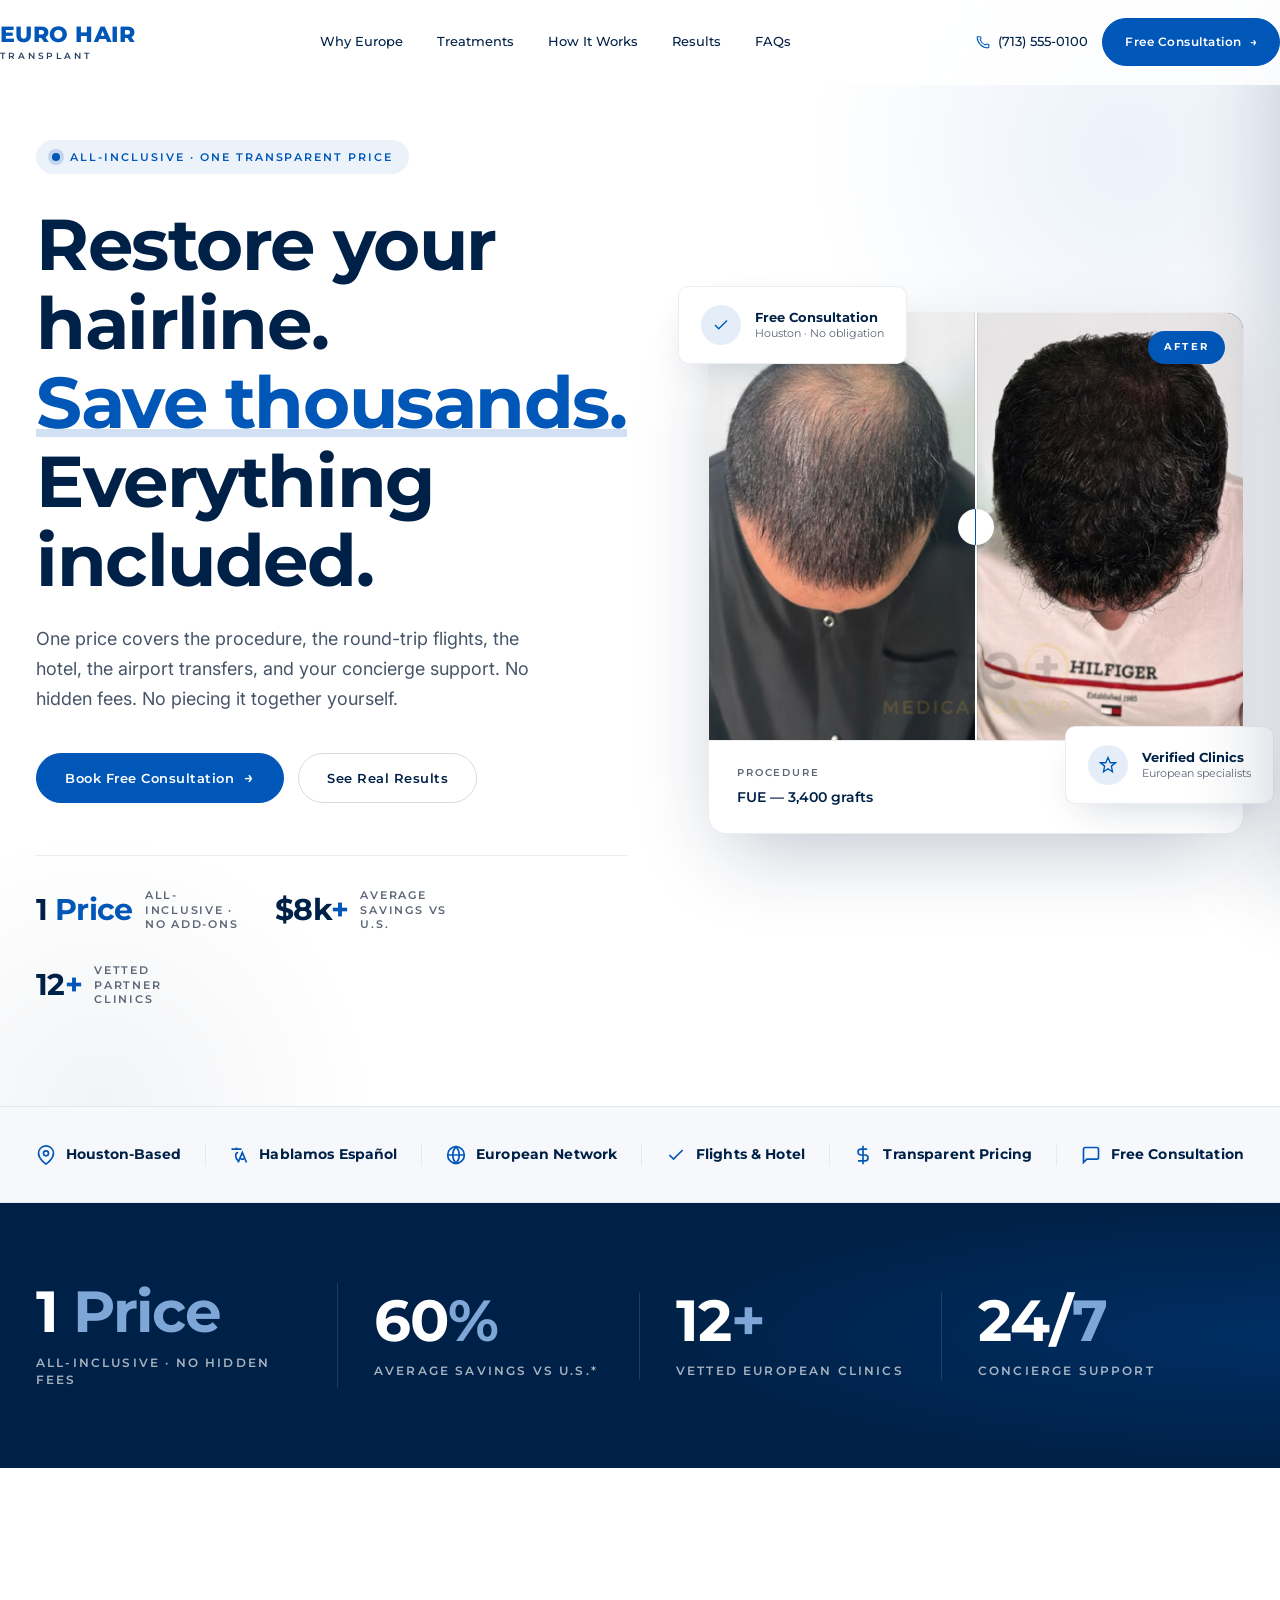
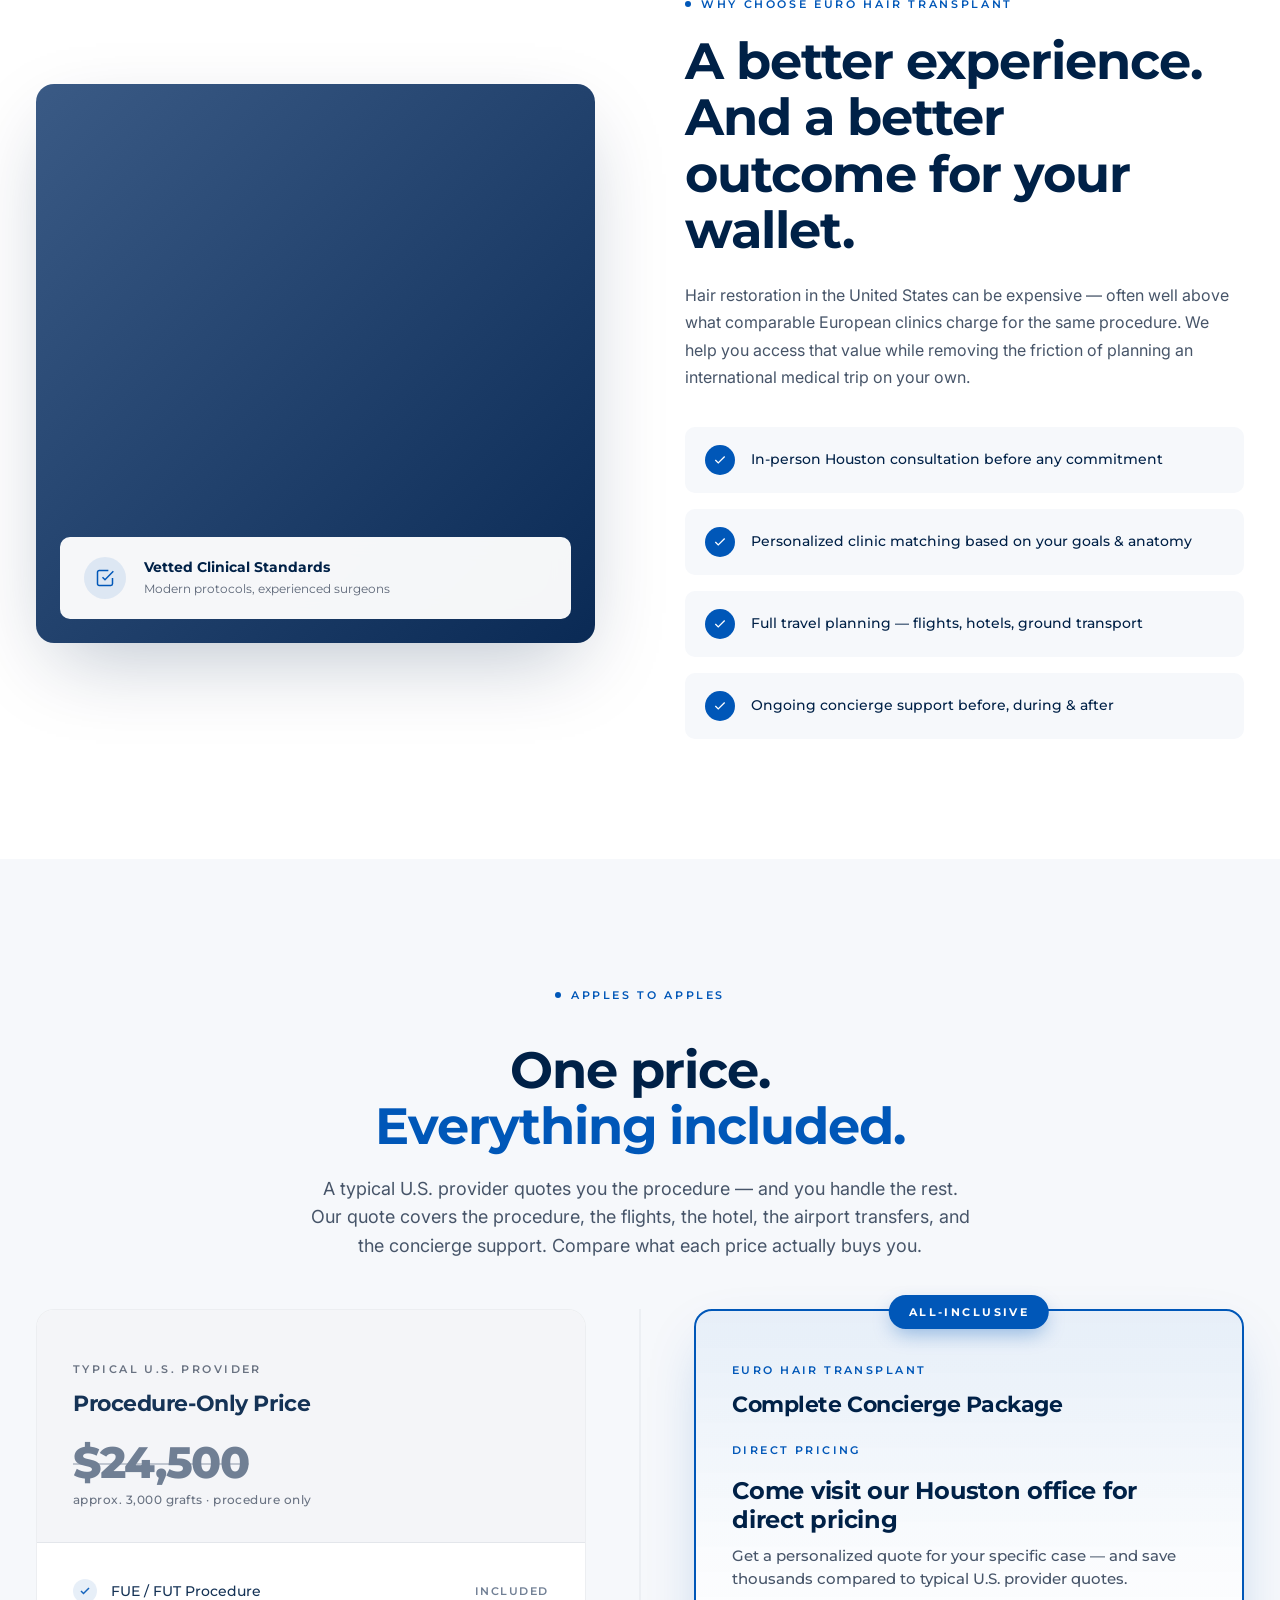
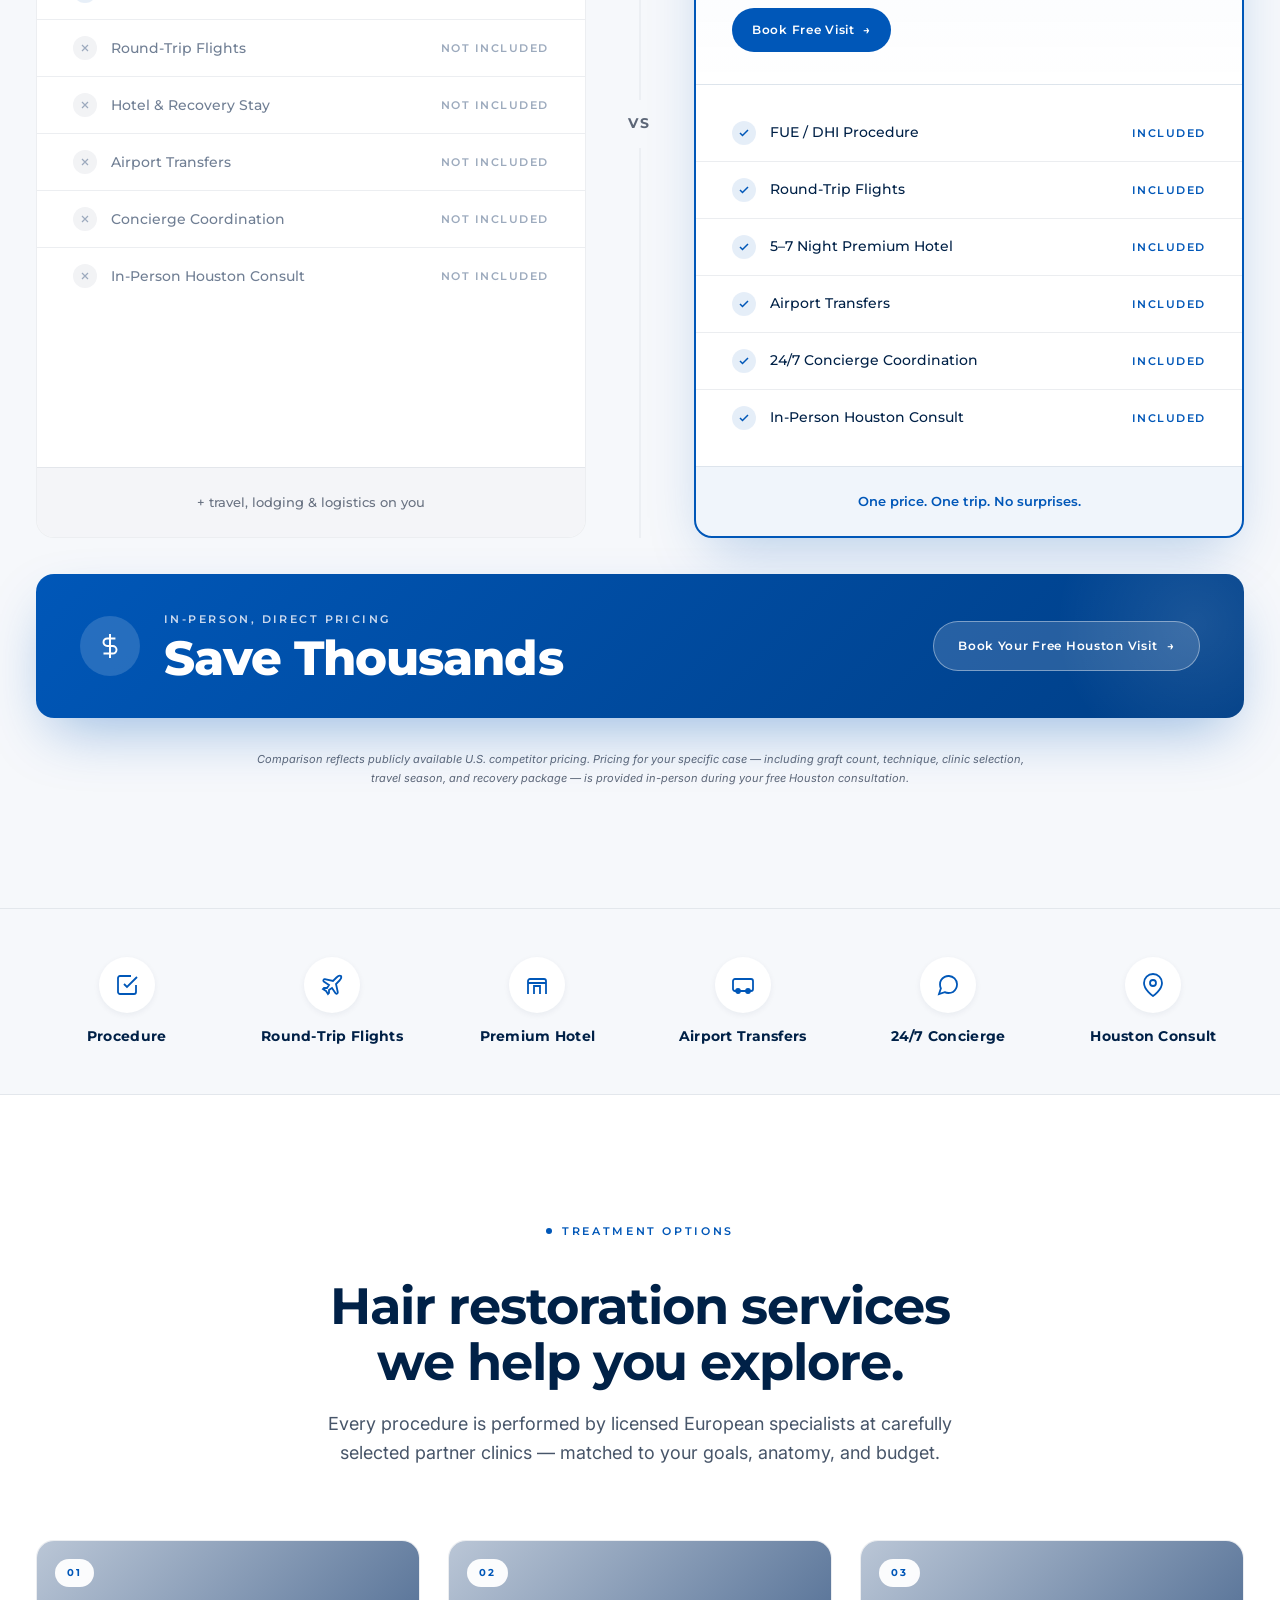
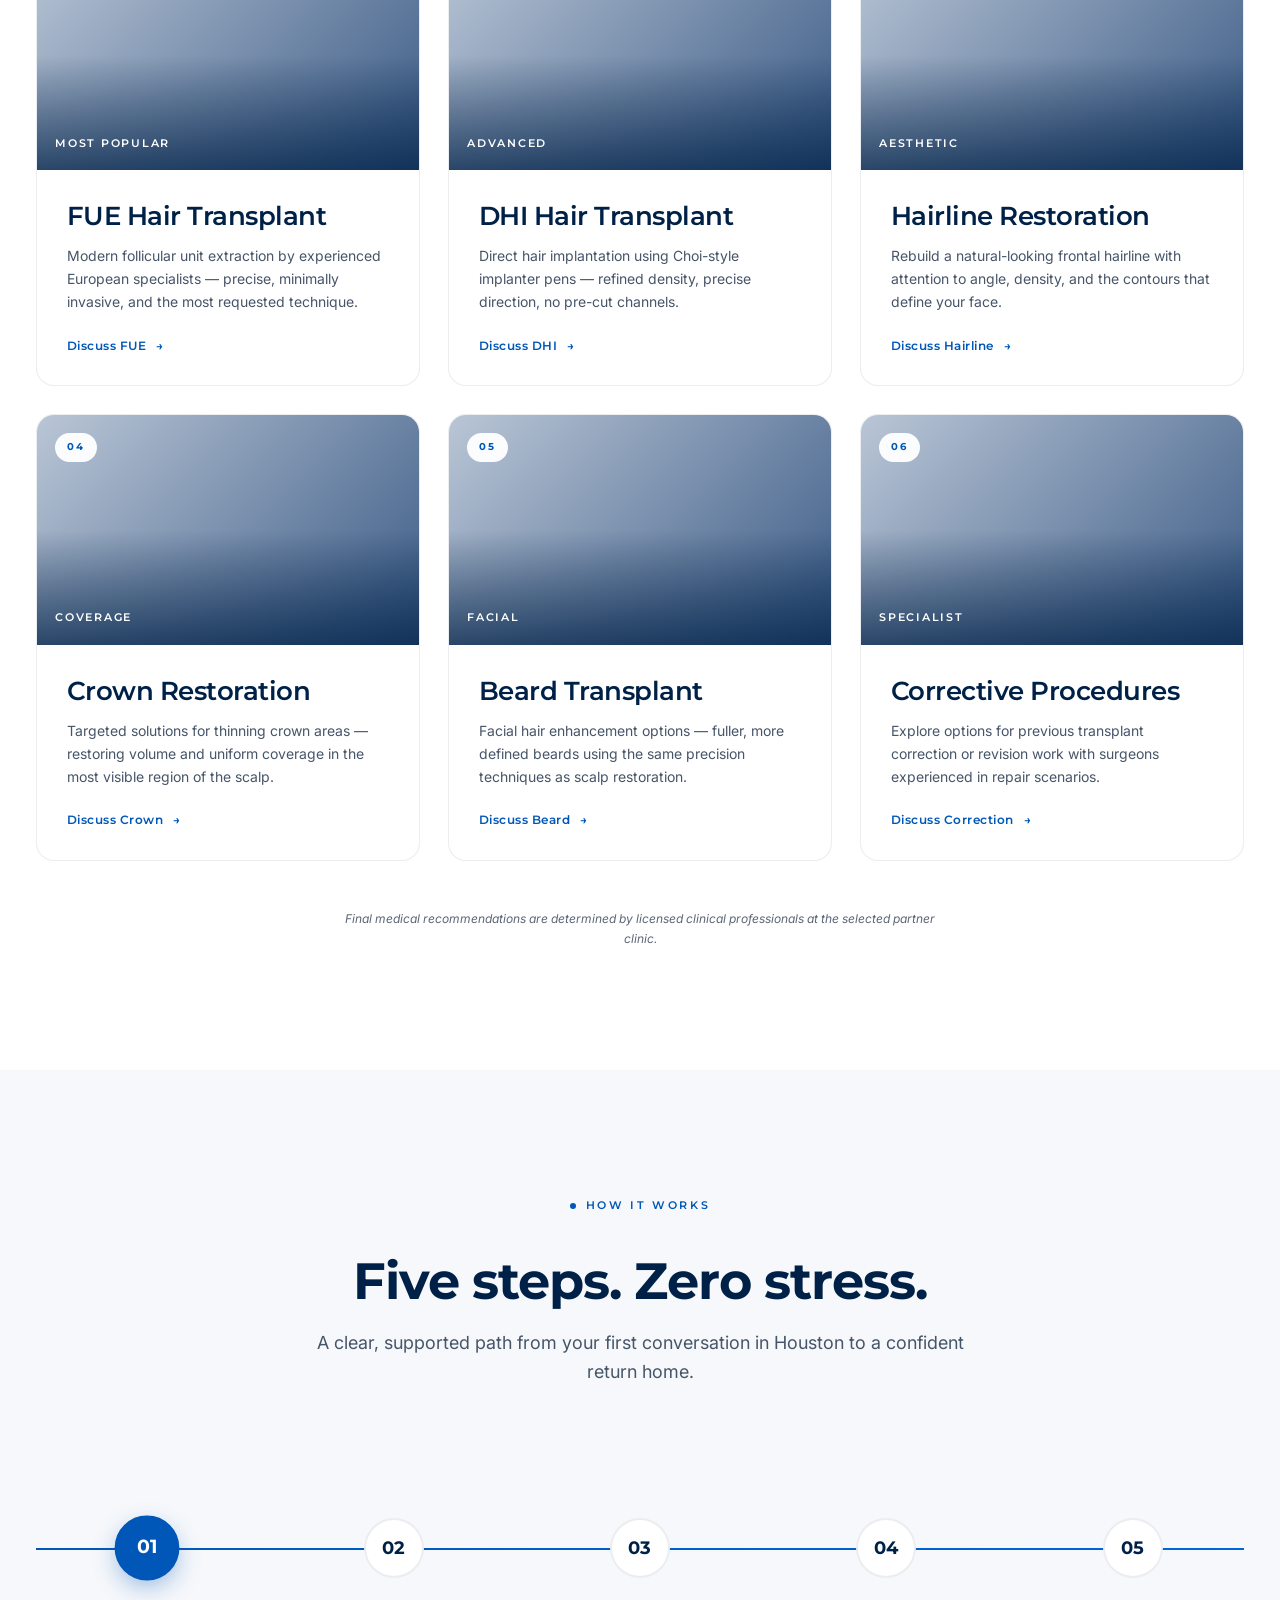
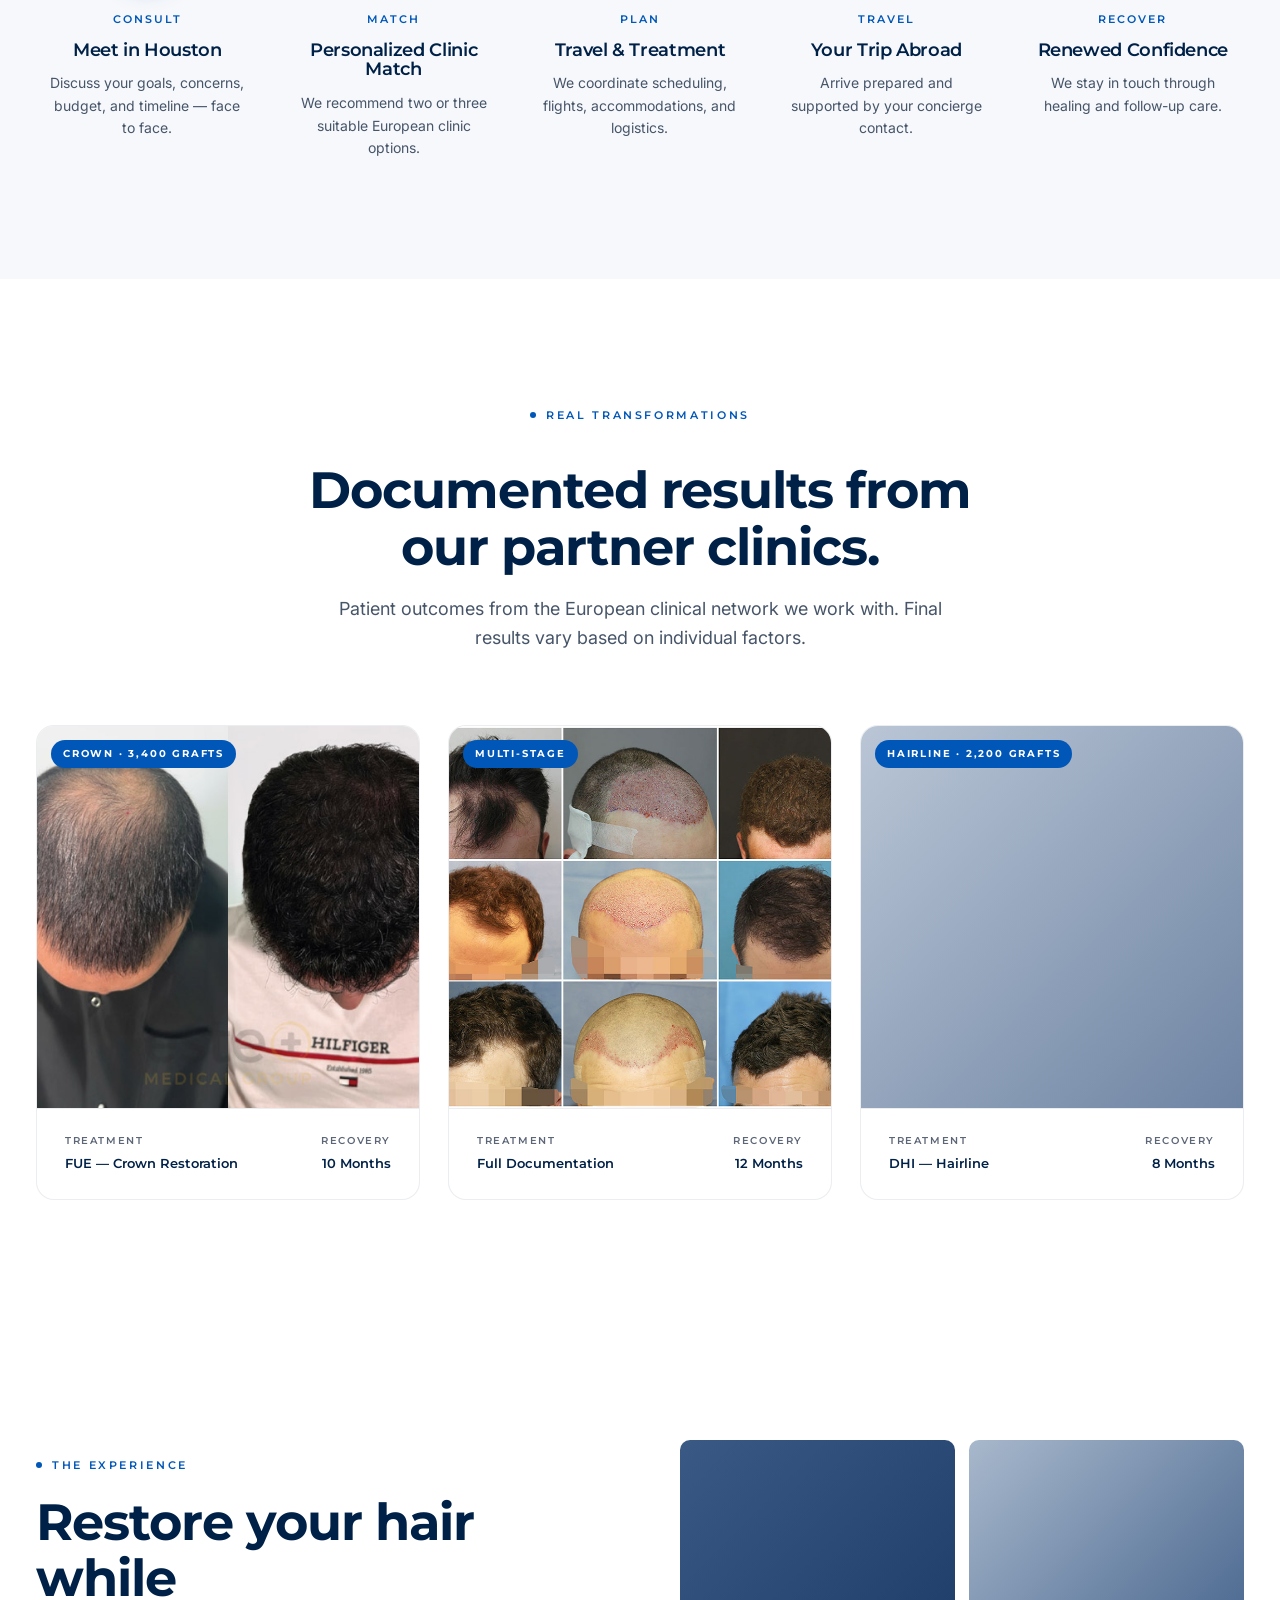
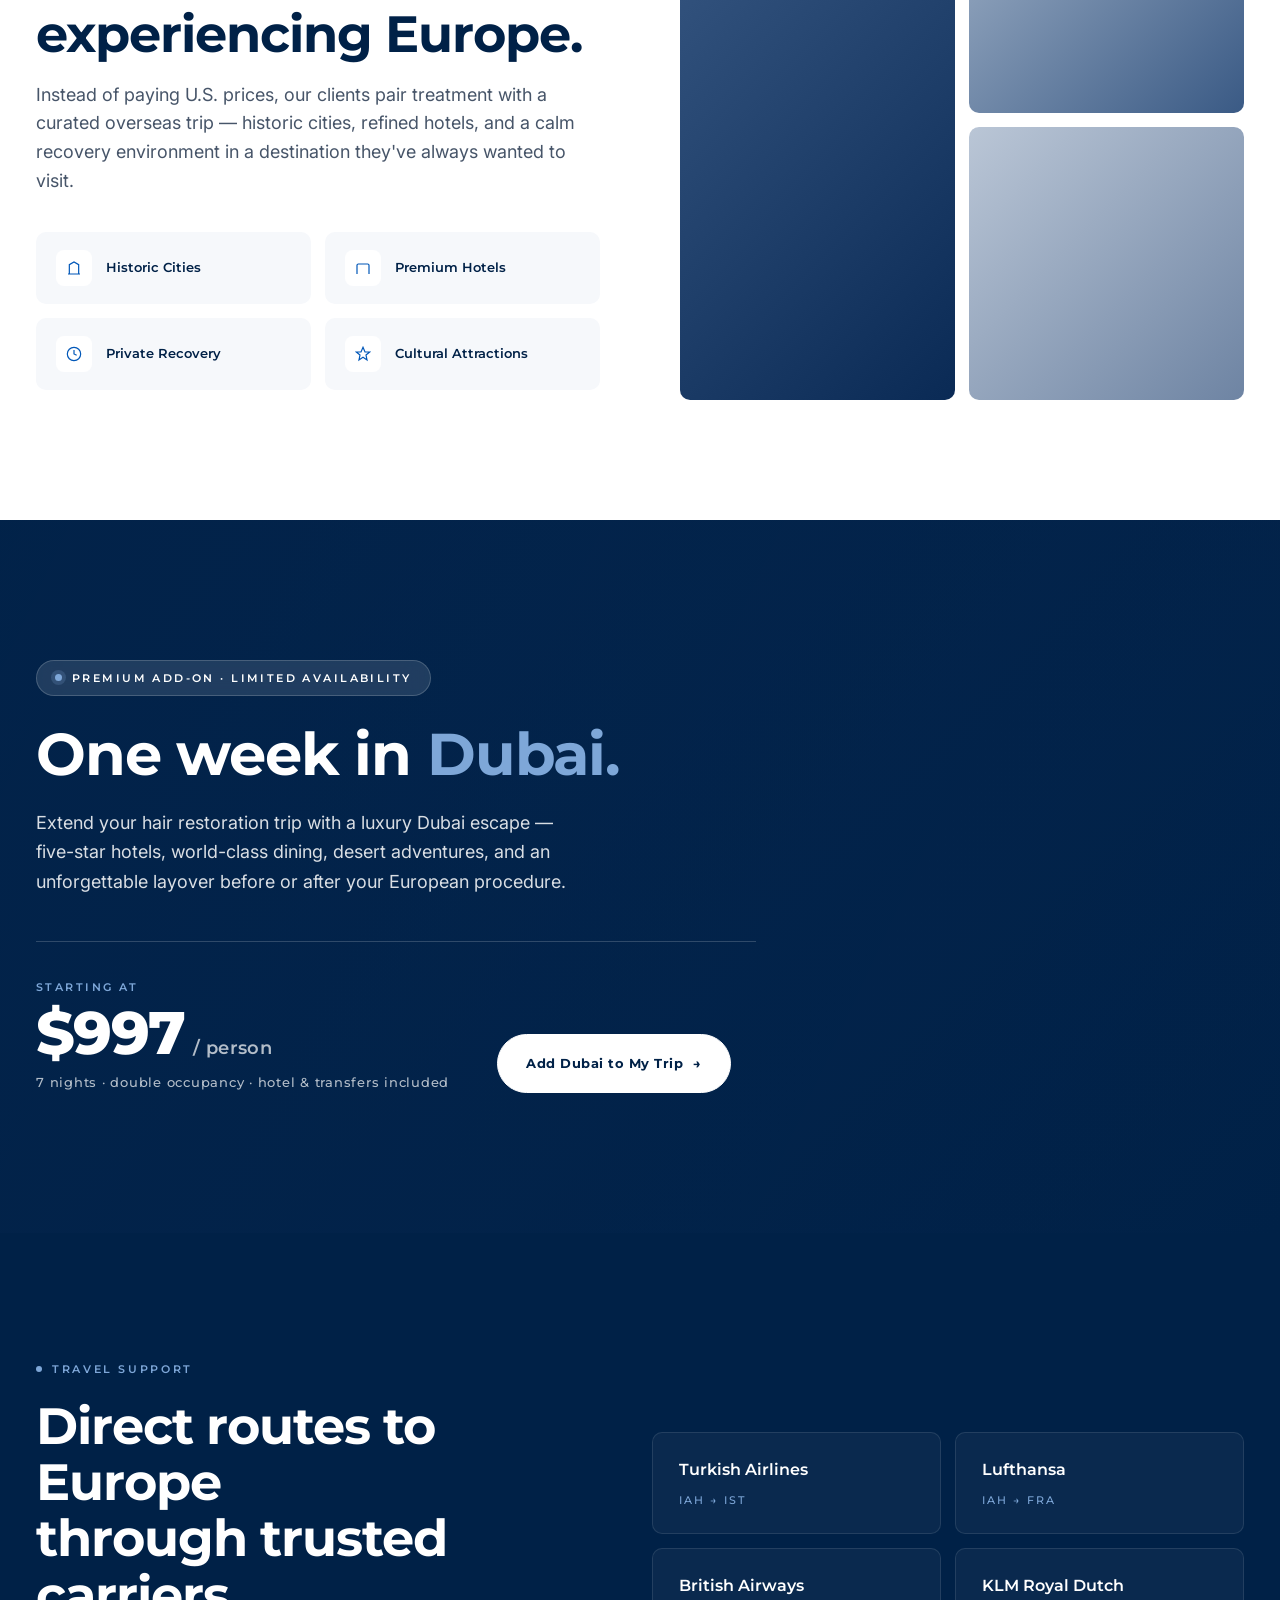
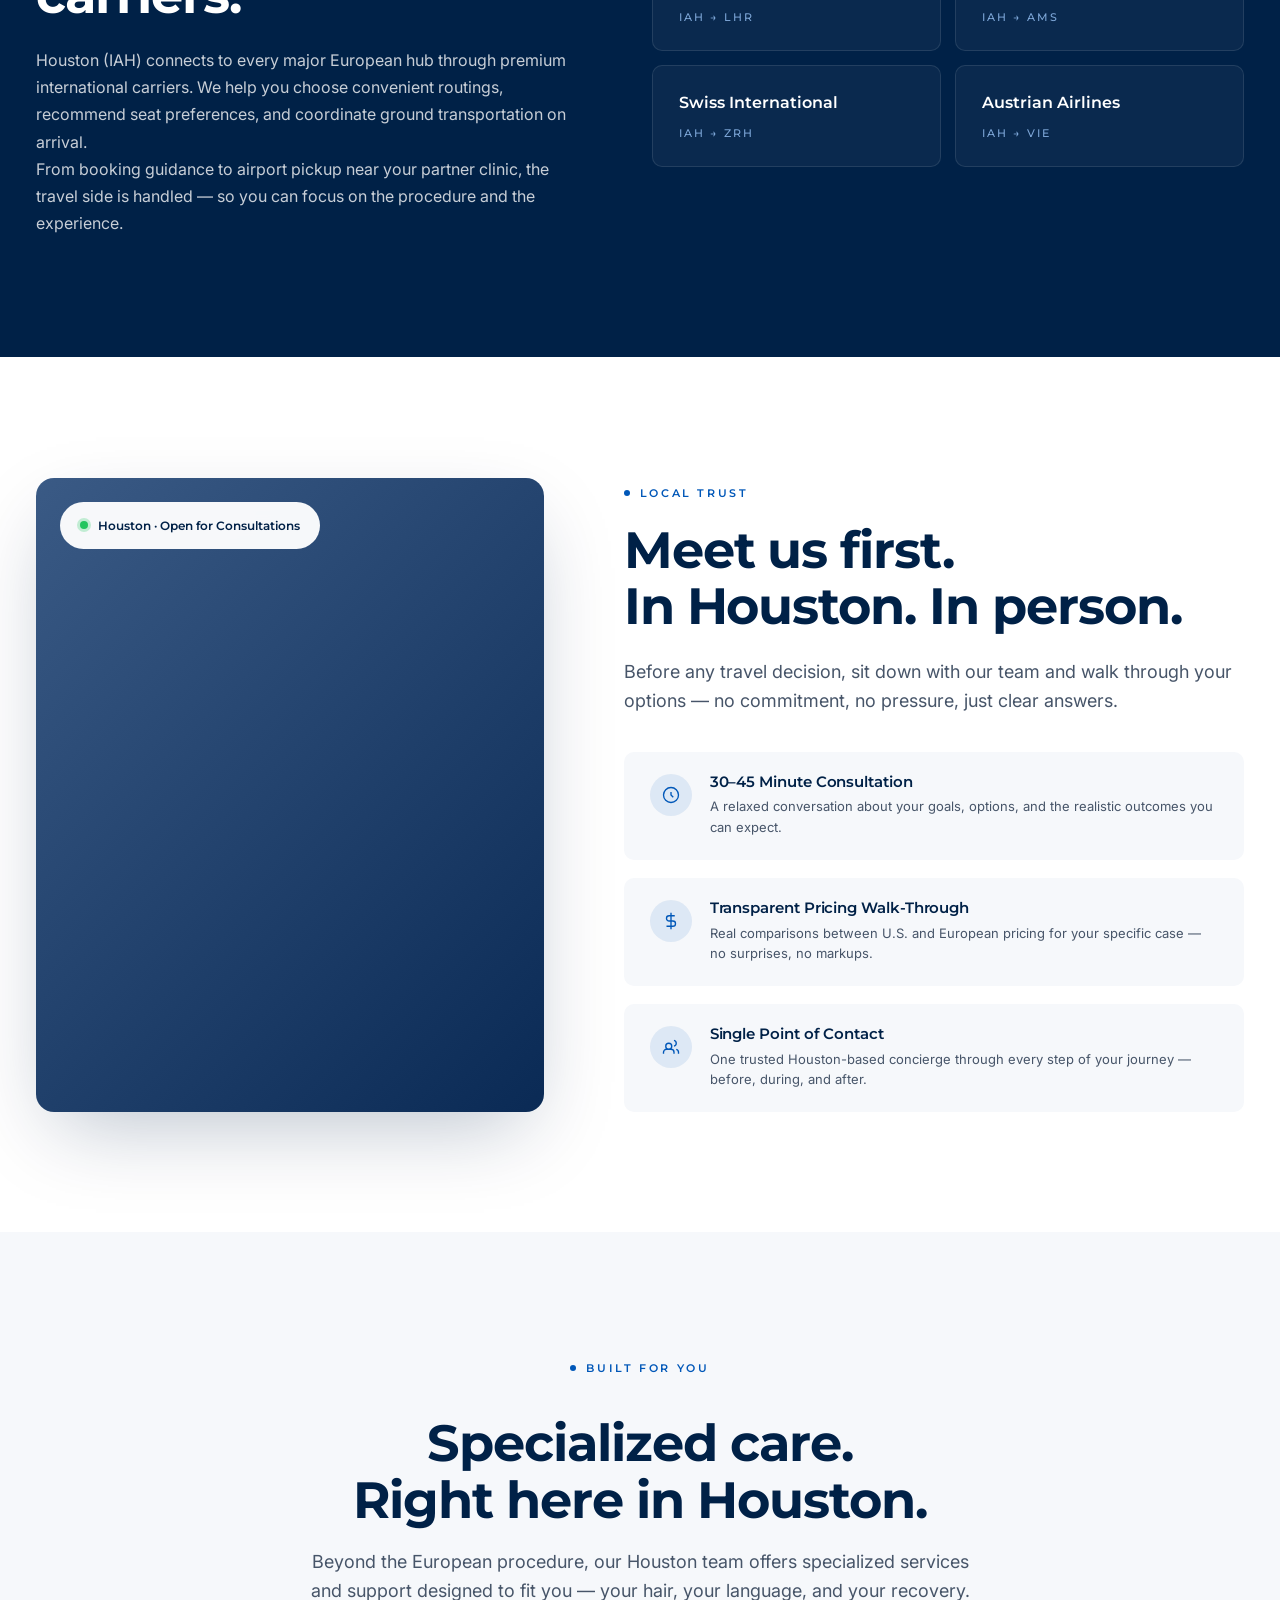
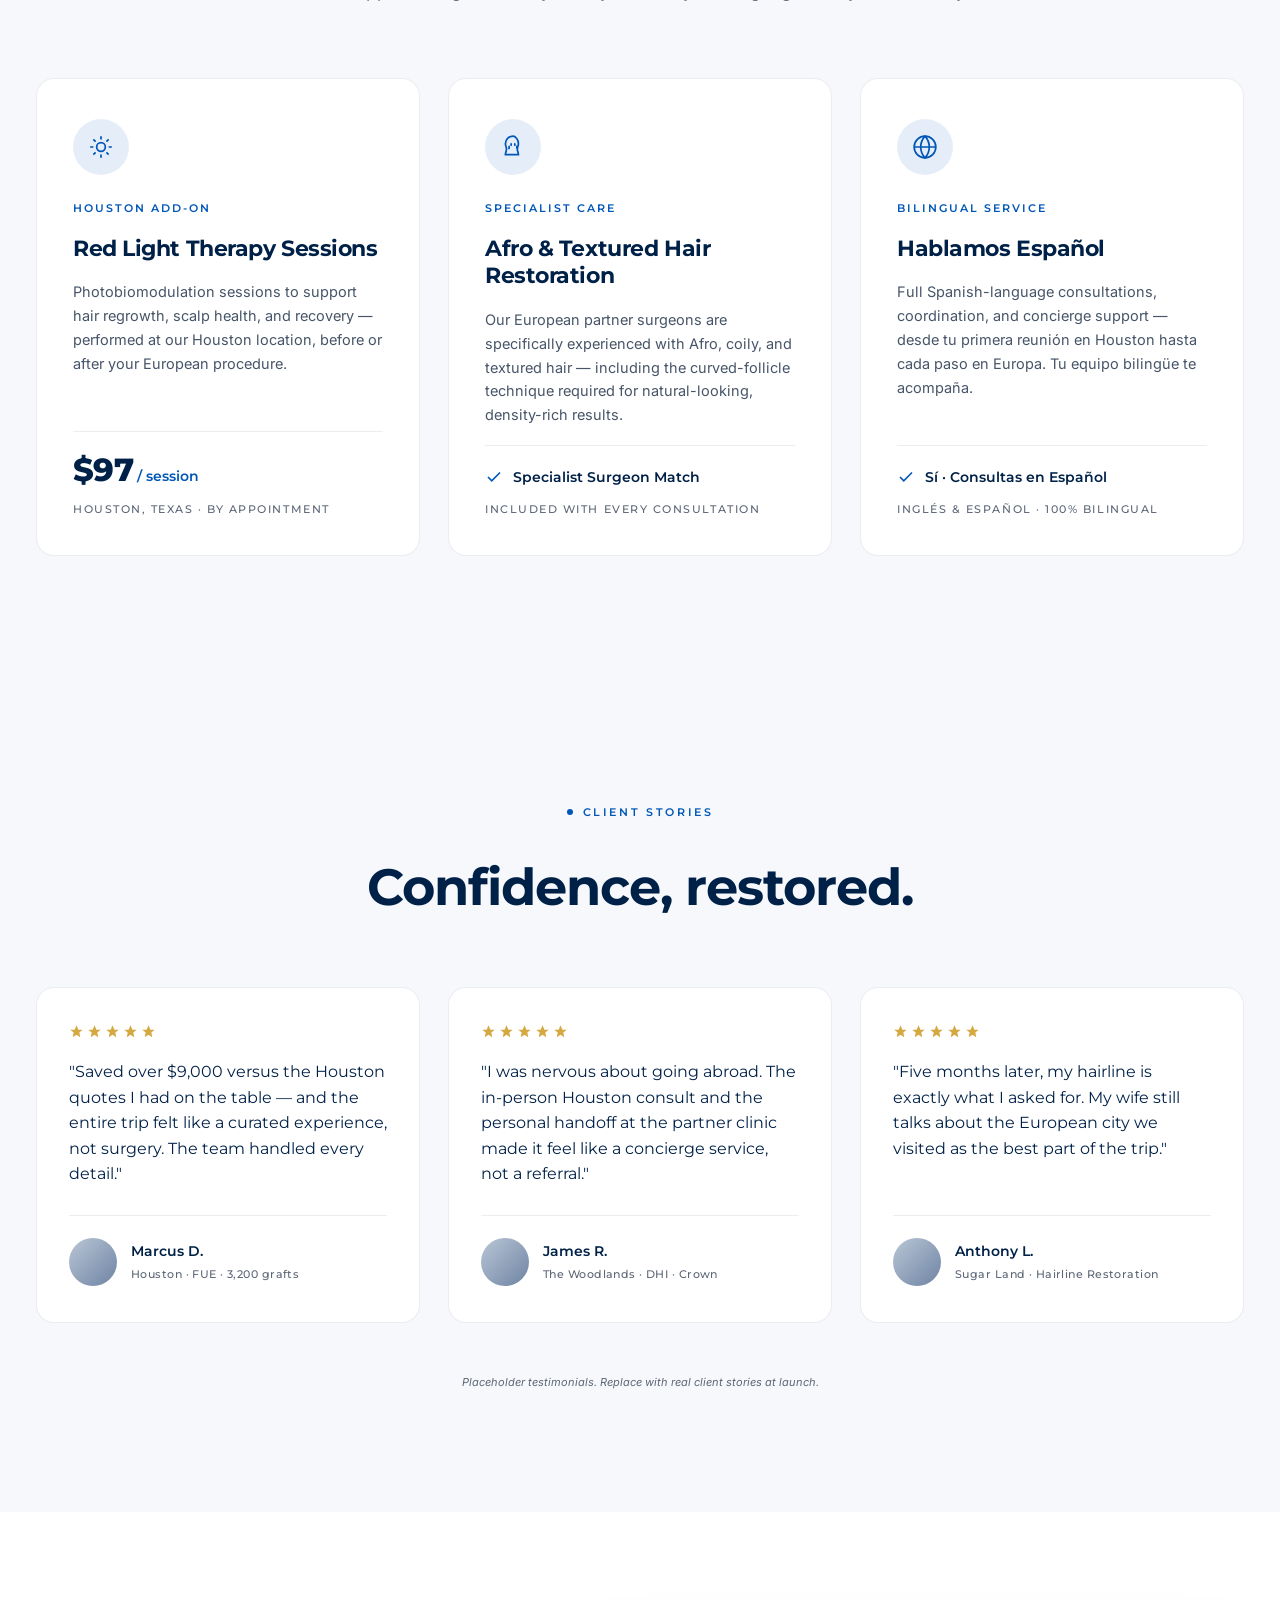
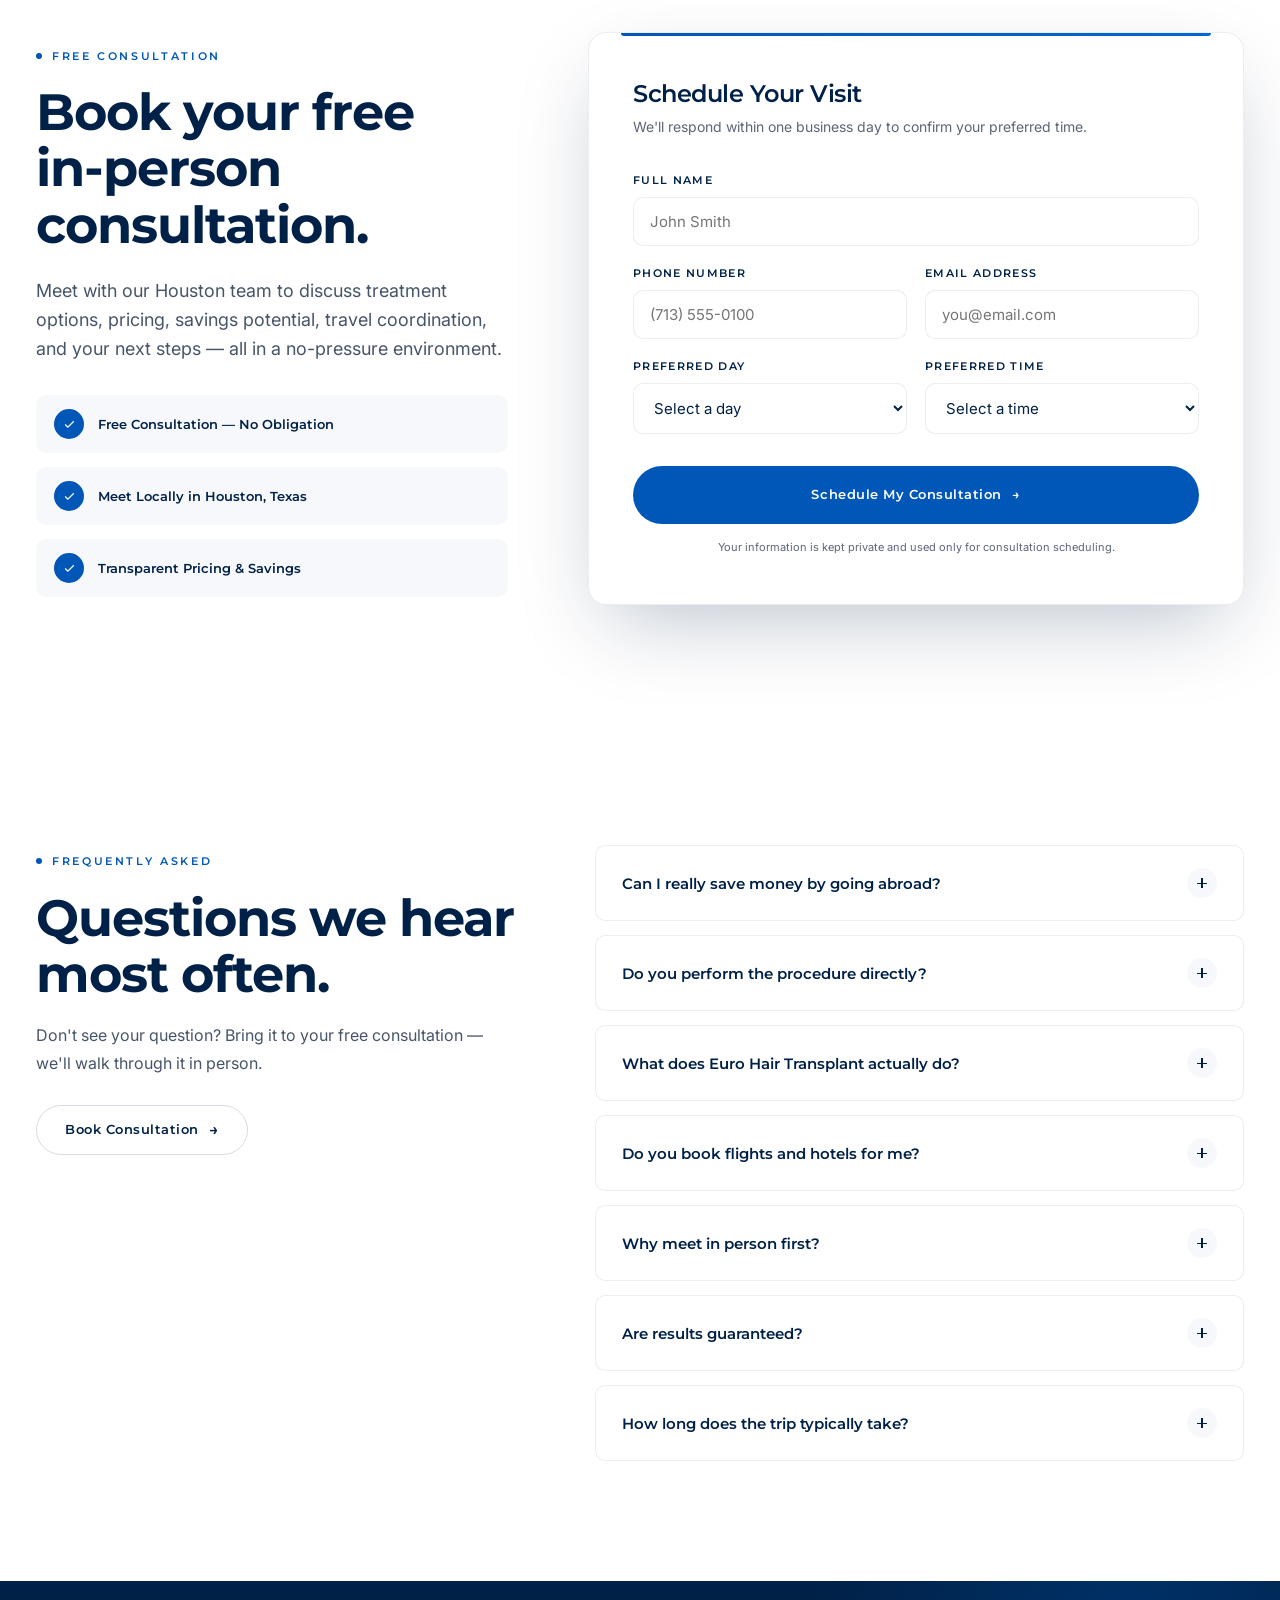
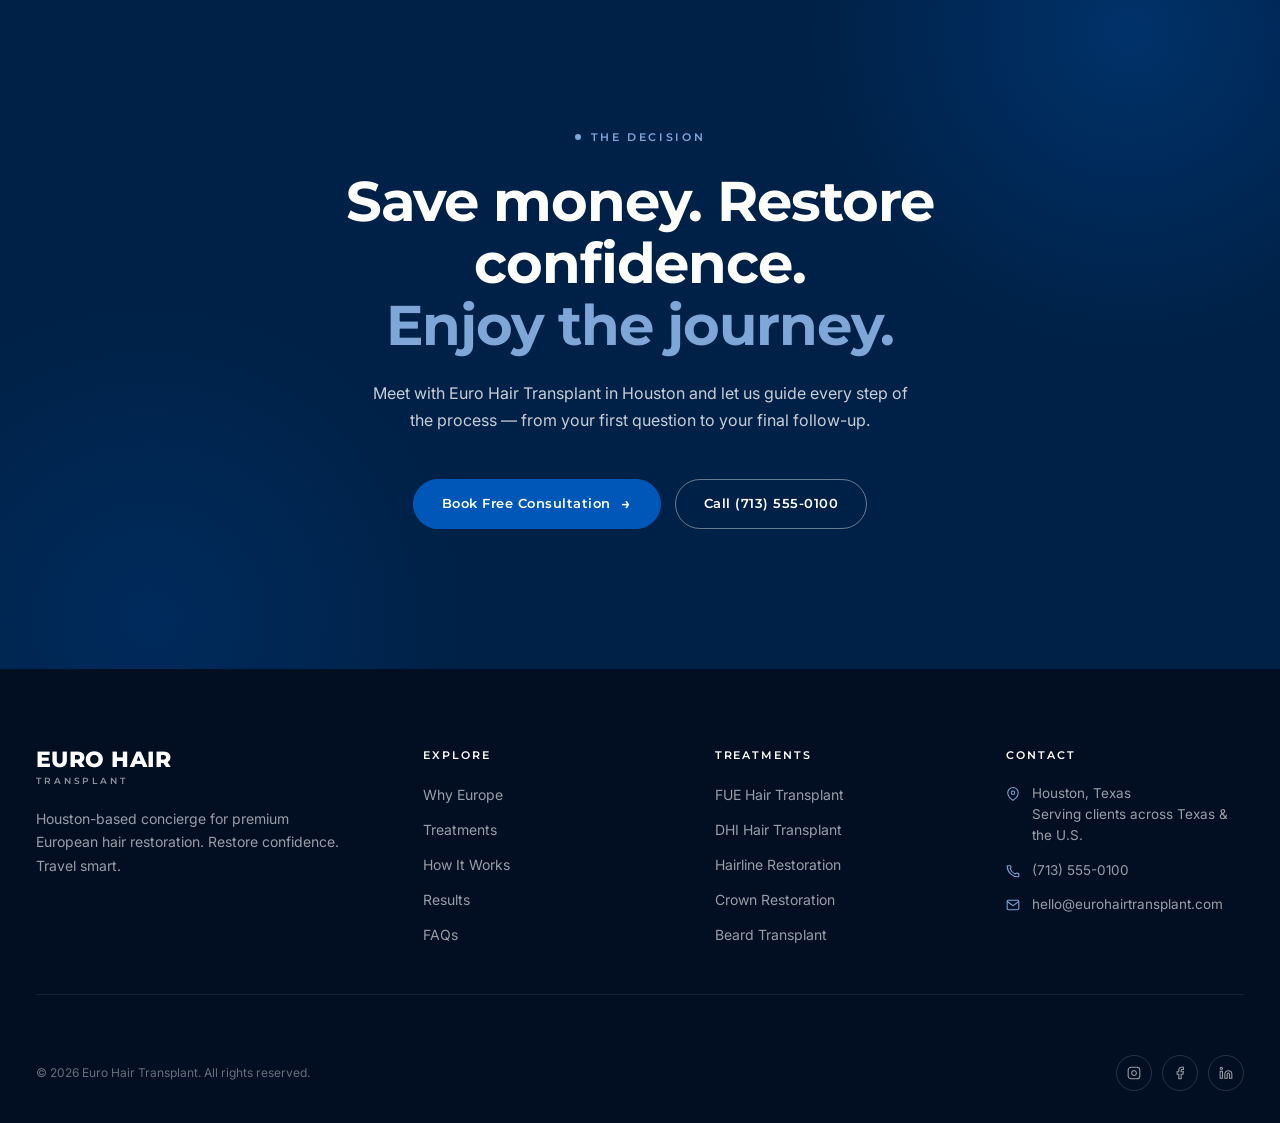
==== commit 352b0bbd: "Concept C + handoff: remove per-graft pricing, add Dubai add-on Per client direction — pricing decis" ====
--- a/euro_hair_transplant/index.html
+++ b/euro_hair_transplant/index.html
@@ -293,14 +293,11 @@
           <div class="compare-head">
             <span class="compare-tag">Euro Hair Transplant</span>
             <h3>Complete Concierge Package</h3>
-            <div class="compare-price">
-              <span class="compare-price-from">As low as</span>
-              <span class="compare-price-num">$2.97<span class="per-unit">/ graft</span></span>
-              <span class="compare-price-sub">all-inclusive · everything below is in this number</span>
-              <span class="compare-price-min">
-                <svg viewBox="0 0 24 24" fill="none" stroke="currentColor" stroke-width="2"><circle cx="12" cy="12" r="10"/><path d="M12 16v-4M12 8h.01"/></svg>
-                All-inclusive pricing applies to procedures of 2,500+ grafts
-              </span>
+            <div class="compare-pricing-cta">
+              <span class="compare-price-from">Direct Pricing</span>
+              <p class="compare-cta-head">Come visit our Houston office for direct pricing</p>
+              <p class="compare-cta-sub">Get a personalized quote for your specific case — and save thousands compared to typical U.S. provider quotes.</p>
+              <a href="#consult" class="compare-cta-btn">Book Free Visit <span>→</span></a>
             </div>
           </div>
           <ul class="compare-list">
@@ -348,14 +345,14 @@
           <svg viewBox="0 0 24 24" fill="none" stroke="currentColor" stroke-width="1.8"><path d="M12 1v22M17 5H9.5a3.5 3.5 0 0 0 0 7h5a3.5 3.5 0 0 1 0 7H6"/></svg>
         </div>
         <div class="compare-savings-text">
-          <span class="compare-savings-label">All-Inclusive · From</span>
-          <span class="compare-savings-num">$2.97 <span style="font-size:24px;font-weight:600;color:#cbd9ee;letter-spacing:.04em">/ graft</span></span>
-        </div>
-      </div>
-      <div class="compare-savings-meta">Compared to roughly $4–5 per graft for procedure-only U.S. pricing. Your $2.97 already includes flights, hotel, transfers and concierge — no add-ons, no surprises.</div>
-    </div>
-
-    <p class="compare-disc">All-inclusive per-graft pricing requires a minimum of 2,500 grafts; smaller cases are available with separately quoted travel options. Illustrative figures based on publicly available U.S. competitor pricing and average European partner clinic costs. Actual pricing varies by graft count, technique, clinic selection, travel season, and individual case. Final figures confirmed during your free Houston consultation.</p>
+          <span class="compare-savings-label">In-Person, Direct Pricing</span>
+          <span class="compare-savings-num">Save Thousands</span>
+        </div>
+      </div>
+      <a href="#consult" class="btn-savings">Book Your Free Houston Visit <span>→</span></a>
+    </div>
+
+    <p class="compare-disc">Comparison reflects publicly available U.S. competitor pricing. Pricing for your specific case — including graft count, technique, clinic selection, travel season, and recovery package — is provided in-person during your free Houston consultation.</p>
   </div>
 </section>
 
@@ -631,6 +628,28 @@
         <div class="exp-img exp-img-3">
           <img src="https://images.unsplash.com/photo-1533105079780-92b9be482077?auto=format&fit=crop&w=600&q=80" alt="Mediterranean coastal view" onerror="this.style.display='none'" />
         </div>
+      </div>
+    </div>
+  </div>
+</section>
+
+<!-- ============ DUBAI ADD-ON ============ -->
+<section class="dubai">
+  <div class="dubai-bg">
+    <img src="https://images.unsplash.com/photo-1512453979798-5ea266f8880c?auto=format&fit=crop&w=1920&q=80" alt="Dubai skyline at golden hour" onerror="this.style.display='none'" />
+  </div>
+  <div class="container">
+    <div class="dubai-content reveal">
+      <span class="dubai-tag"><span class="dubai-tag-dot"></span>Premium Add-On · Limited Availability</span>
+      <h2>One week in <em>Dubai.</em></h2>
+      <p class="dubai-lead">Extend your hair restoration trip with a luxury Dubai escape — five-star hotels, world-class dining, desert adventures, and an unforgettable layover before or after your European procedure.</p>
+      <div class="dubai-row">
+        <div class="dubai-price">
+          <span class="dubai-price-from">Starting at</span>
+          <span class="dubai-price-num">$997<span class="per">/ person</span></span>
+          <span class="dubai-price-sub">7 nights · double occupancy · hotel &amp; transfers included</span>
+        </div>
+        <a href="#consult" class="dubai-cta">Add Dubai to My Trip <span>→</span></a>
       </div>
     </div>
   </div>
--- a/euro_hair_transplant/styles.css
+++ b/euro_hair_transplant/styles.css
@@ -279,6 +279,36 @@
 .compare-savings-meta{font-family:var(--sans);font-size:14px;color:rgba(255,255,255,.85);max-width:280px;line-height:1.5}
 .compare-disc{margin-top:32px;font-size:11px;color:var(--muted);font-style:italic;text-align:center;line-height:1.7;max-width:780px;margin-left:auto;margin-right:auto}
 
+/* ============ COMPARE — VISIT-FOR-PRICING CTA ============ */
+.compare-pricing-cta{display:flex;flex-direction:column;gap:10px}
+.compare-cta-head{font-family:var(--sans);font-size:24px;font-weight:700;color:var(--navy);letter-spacing:-.01em;line-height:1.2;margin:0}
+.compare-cta-sub{font-family:var(--sans);font-size:14.5px;font-weight:500;color:#475569;line-height:1.55;margin:0}
+.compare-cta-btn{display:inline-flex;align-items:center;gap:8px;margin-top:8px;padding:12px 20px;background:var(--royal);color:#fff;border-radius:var(--r-pill);font-family:var(--sans);font-size:12px;font-weight:600;letter-spacing:.06em;align-self:flex-start;transition:all .3s var(--ease)}
+.compare-cta-btn:hover{background:var(--navy);transform:translateY(-1px);box-shadow:0 12px 28px -8px rgba(0,87,184,.5)}
+.compare-savings-card .btn-savings{display:inline-flex;align-items:center;gap:10px;padding:14px 24px;background:rgba(255,255,255,.15);border:1.5px solid rgba(255,255,255,.4);color:#fff;border-radius:var(--r-pill);font-family:var(--sans);font-size:12px;font-weight:600;letter-spacing:.06em;transition:all .3s var(--ease);flex-shrink:0}
+.compare-savings-card .btn-savings:hover{background:#fff;color:var(--royal);border-color:#fff}
+
+/* ============ DUBAI ADD-ON BANNER ============ */
+.dubai{position:relative;padding:140px 0;overflow:hidden;color:#fff;background:linear-gradient(135deg,#0a2a55,#002147)}
+.dubai-bg{position:absolute;inset:0;z-index:0}
+.dubai-bg::after{content:"";position:absolute;inset:0;background:linear-gradient(115deg,rgba(0,33,71,.86) 0%,rgba(0,33,71,.6) 45%,rgba(0,33,71,.35) 100%);z-index:1}
+.dubai-bg img{width:100%;height:100%;object-fit:cover;animation:dubaiZoom 24s ease-out infinite alternate}
+@keyframes dubaiZoom{0%{transform:scale(1.03)}100%{transform:scale(1.1)}}
+.dubai-content{position:relative;z-index:2;max-width:720px}
+.dubai-tag{display:inline-flex;align-items:center;gap:10px;padding:8px 18px;border-radius:var(--r-pill);background:rgba(255,255,255,.12);backdrop-filter:blur(10px);color:#fff;font-family:var(--sans);font-size:11px;font-weight:600;letter-spacing:.22em;text-transform:uppercase;margin-bottom:28px;border:1px solid rgba(255,255,255,.18)}
+.dubai-tag-dot{width:7px;height:7px;border-radius:50%;background:#7ea7d8;box-shadow:0 0 0 4px rgba(126,167,216,.2);animation:pulse 2.4s ease-in-out infinite}
+.dubai h2{color:#fff;margin-bottom:22px;font-size:clamp(38px,4.6vw,62px);font-weight:700;line-height:1.05;letter-spacing:-.02em}
+.dubai h2 em{font-style:normal;color:#7ea7d8;font-weight:700}
+.dubai-lead{color:rgba(255,255,255,.85);font-size:18px;line-height:1.65;max-width:540px;margin:0}
+.dubai-row{margin-top:44px;display:flex;align-items:flex-end;gap:48px;flex-wrap:wrap;padding-top:36px;border-top:1px solid rgba(255,255,255,.18)}
+.dubai-price{display:flex;flex-direction:column;gap:4px}
+.dubai-price-from{font-family:var(--sans);font-size:11px;font-weight:600;letter-spacing:.22em;text-transform:uppercase;color:#7ea7d8;margin-bottom:4px}
+.dubai-price-num{font-family:var(--sans);font-size:60px;font-weight:800;color:#fff;line-height:.95;letter-spacing:-.02em;display:inline-flex;align-items:baseline;gap:8px}
+.dubai-price-num .per{font-size:18px;font-weight:600;color:rgba(255,255,255,.7);letter-spacing:.02em}
+.dubai-price-sub{font-family:var(--sans);font-size:12.5px;font-weight:500;letter-spacing:.06em;color:rgba(255,255,255,.7);margin-top:8px}
+.dubai-cta{display:inline-flex;align-items:center;gap:10px;padding:18px 28px;background:#fff;color:var(--navy);border-radius:var(--r-pill);font-family:var(--sans);font-size:13px;font-weight:700;letter-spacing:.04em;transition:all .3s var(--ease);border:1.5px solid #fff}
+.dubai-cta:hover{background:var(--royal);color:#fff;border-color:var(--royal);transform:translateY(-2px);box-shadow:0 16px 40px -10px rgba(0,87,184,.5)}
+
 /* ============ SPECIALTIES ============ */
 .specialties{background:var(--cream)}
 .specialties-grid{display:grid;grid-template-columns:repeat(3,1fr);gap:28px;margin-top:60px}
@@ -520,6 +550,11 @@
 @media (max-width:768px){
   .container{padding:0 22px}
   .section{padding:80px 0}
+  .dubai{padding:90px 0}
+  .dubai-price-num{font-size:46px}
+  .dubai-row{gap:24px}
+  .dubai-lead{font-size:16px}
+  .compare-cta-head{font-size:21px}
   .compare-savings-card{padding:28px 24px;flex-direction:column;text-align:center}
   .compare-savings-block{flex-direction:column;gap:16px}
   .compare-savings-num{font-size:38px}
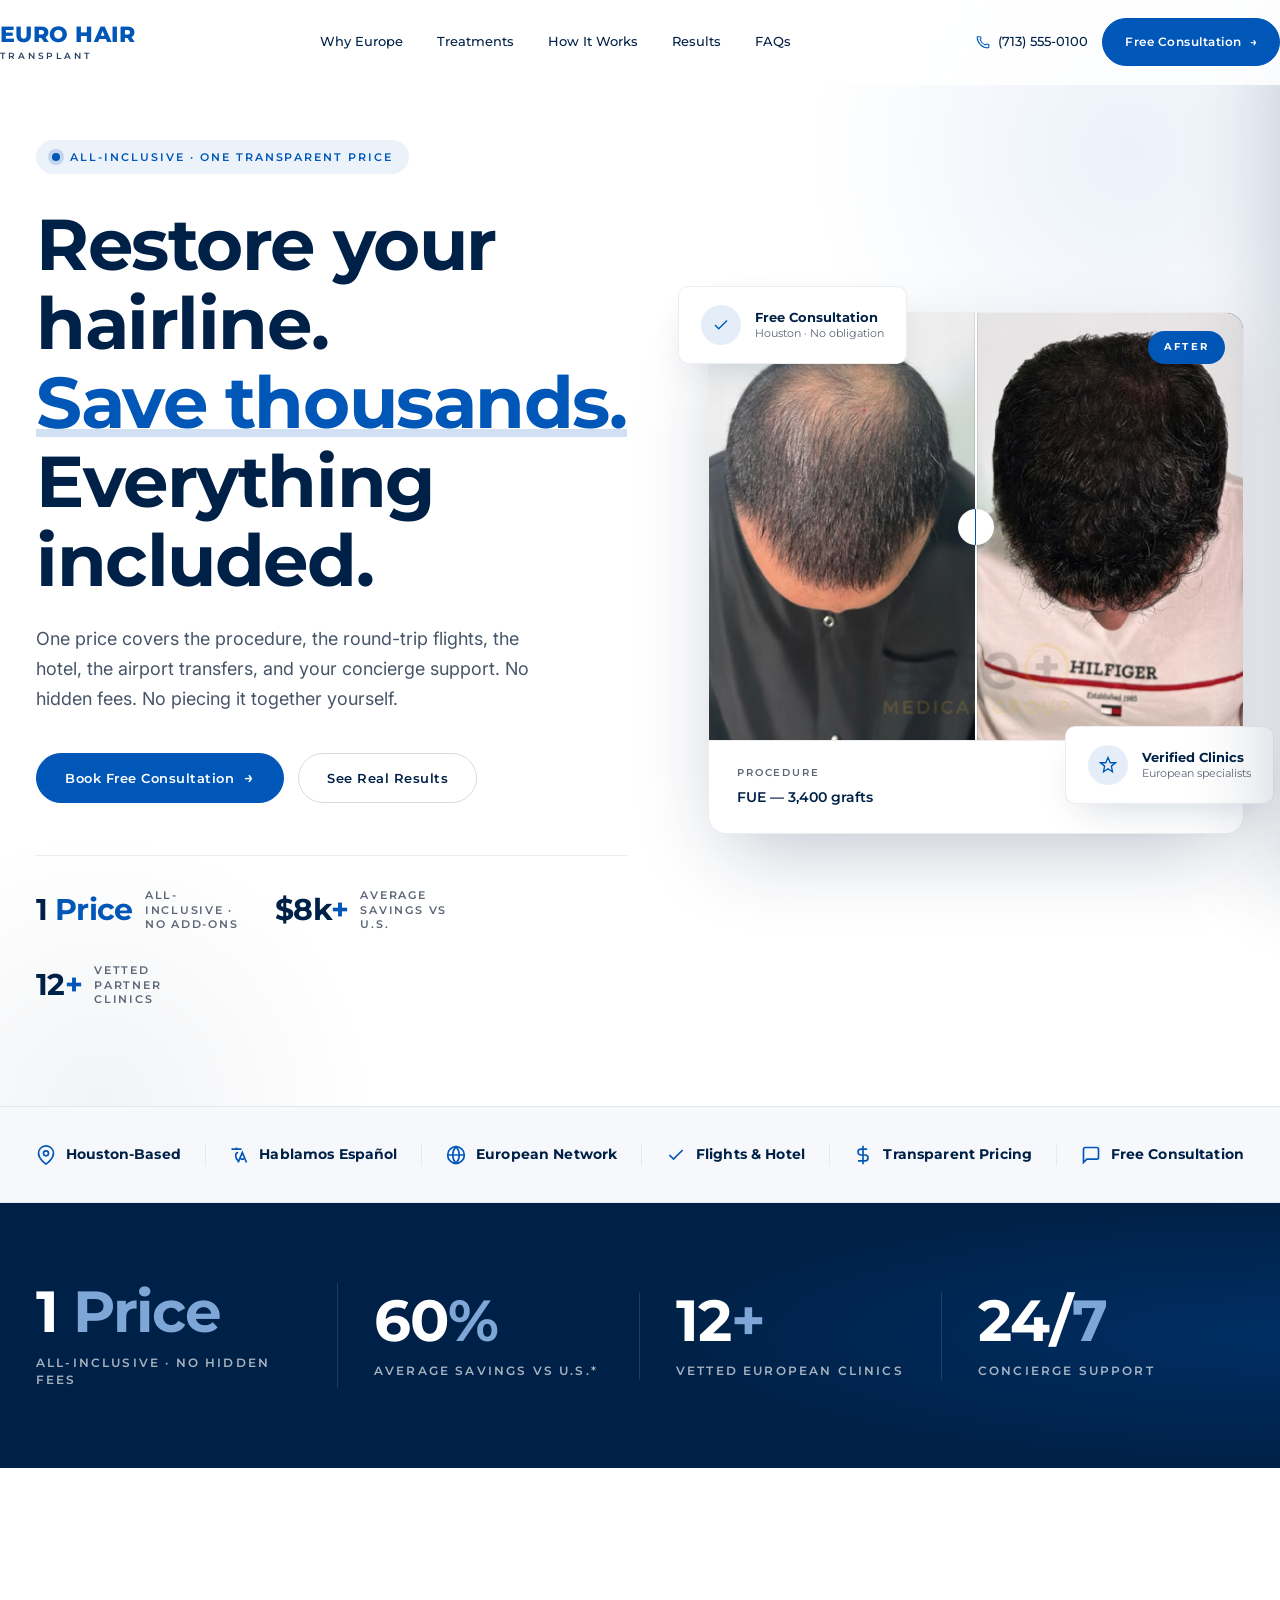
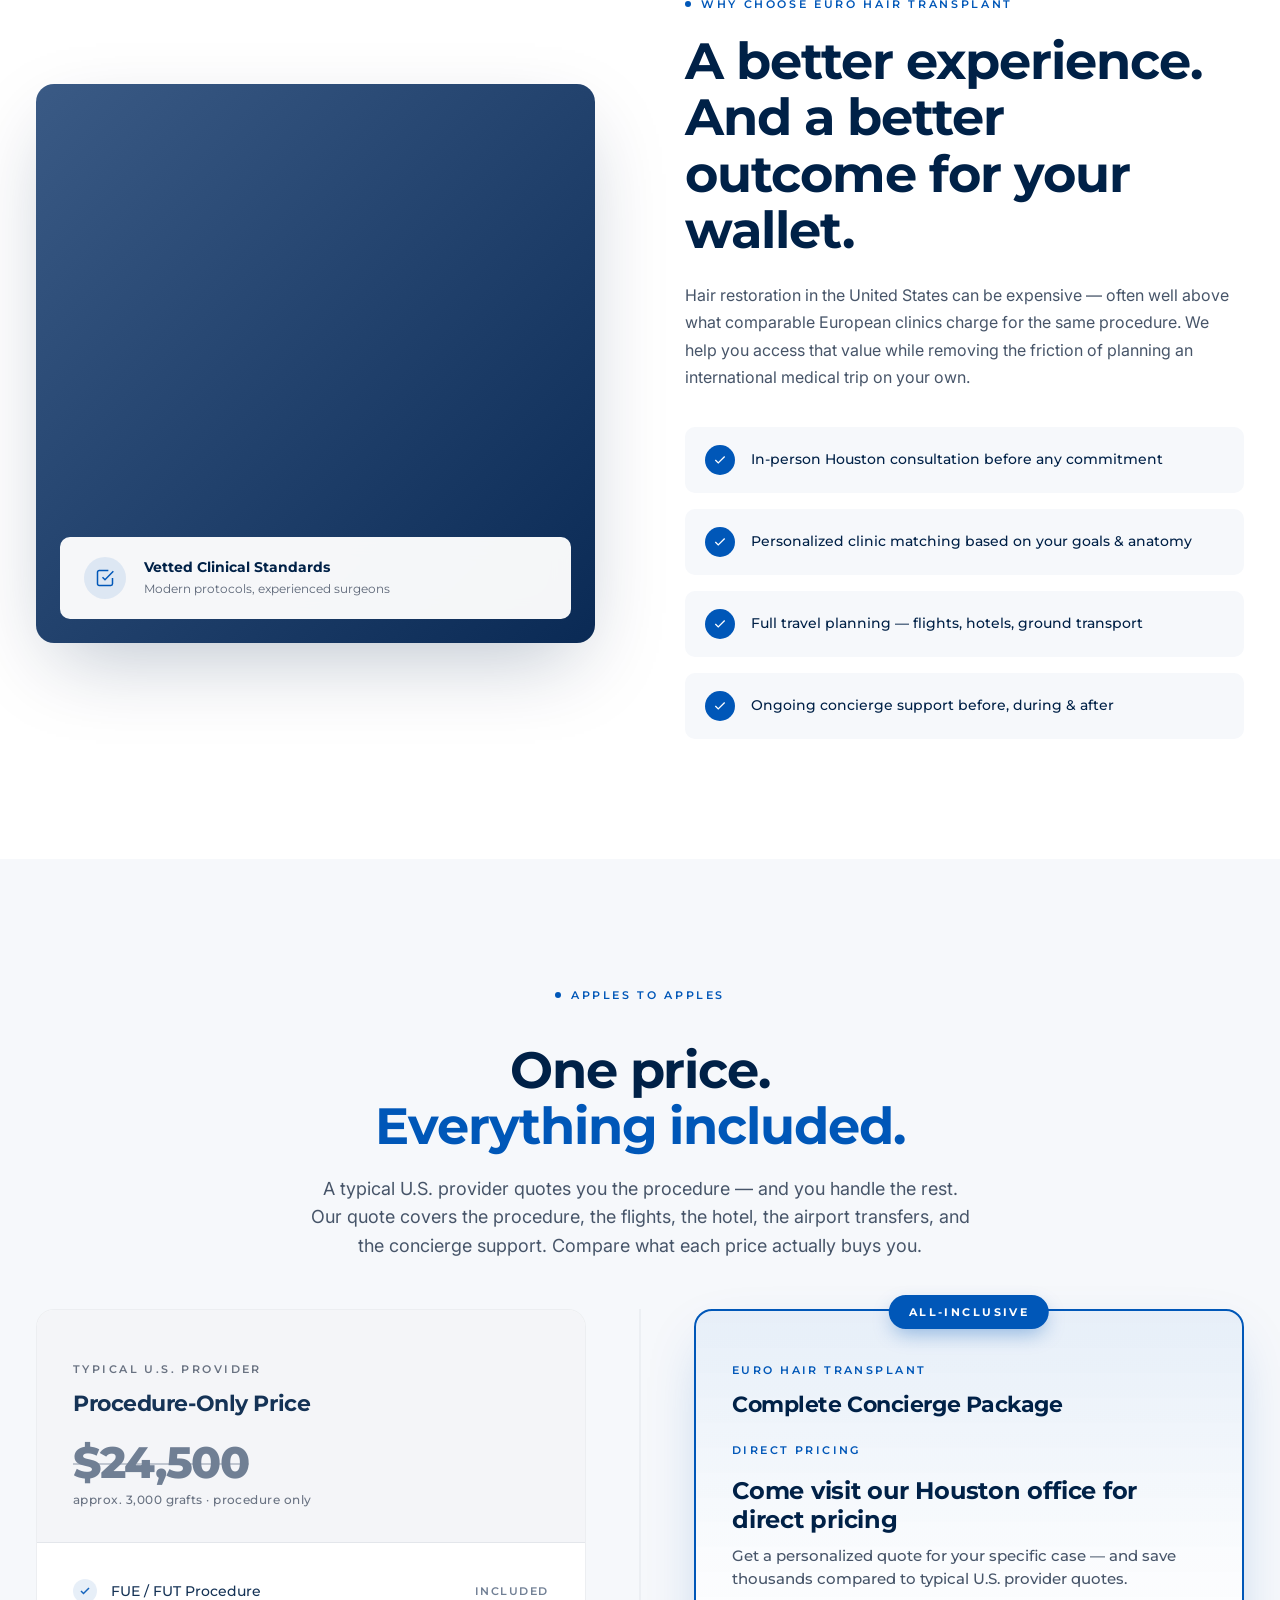
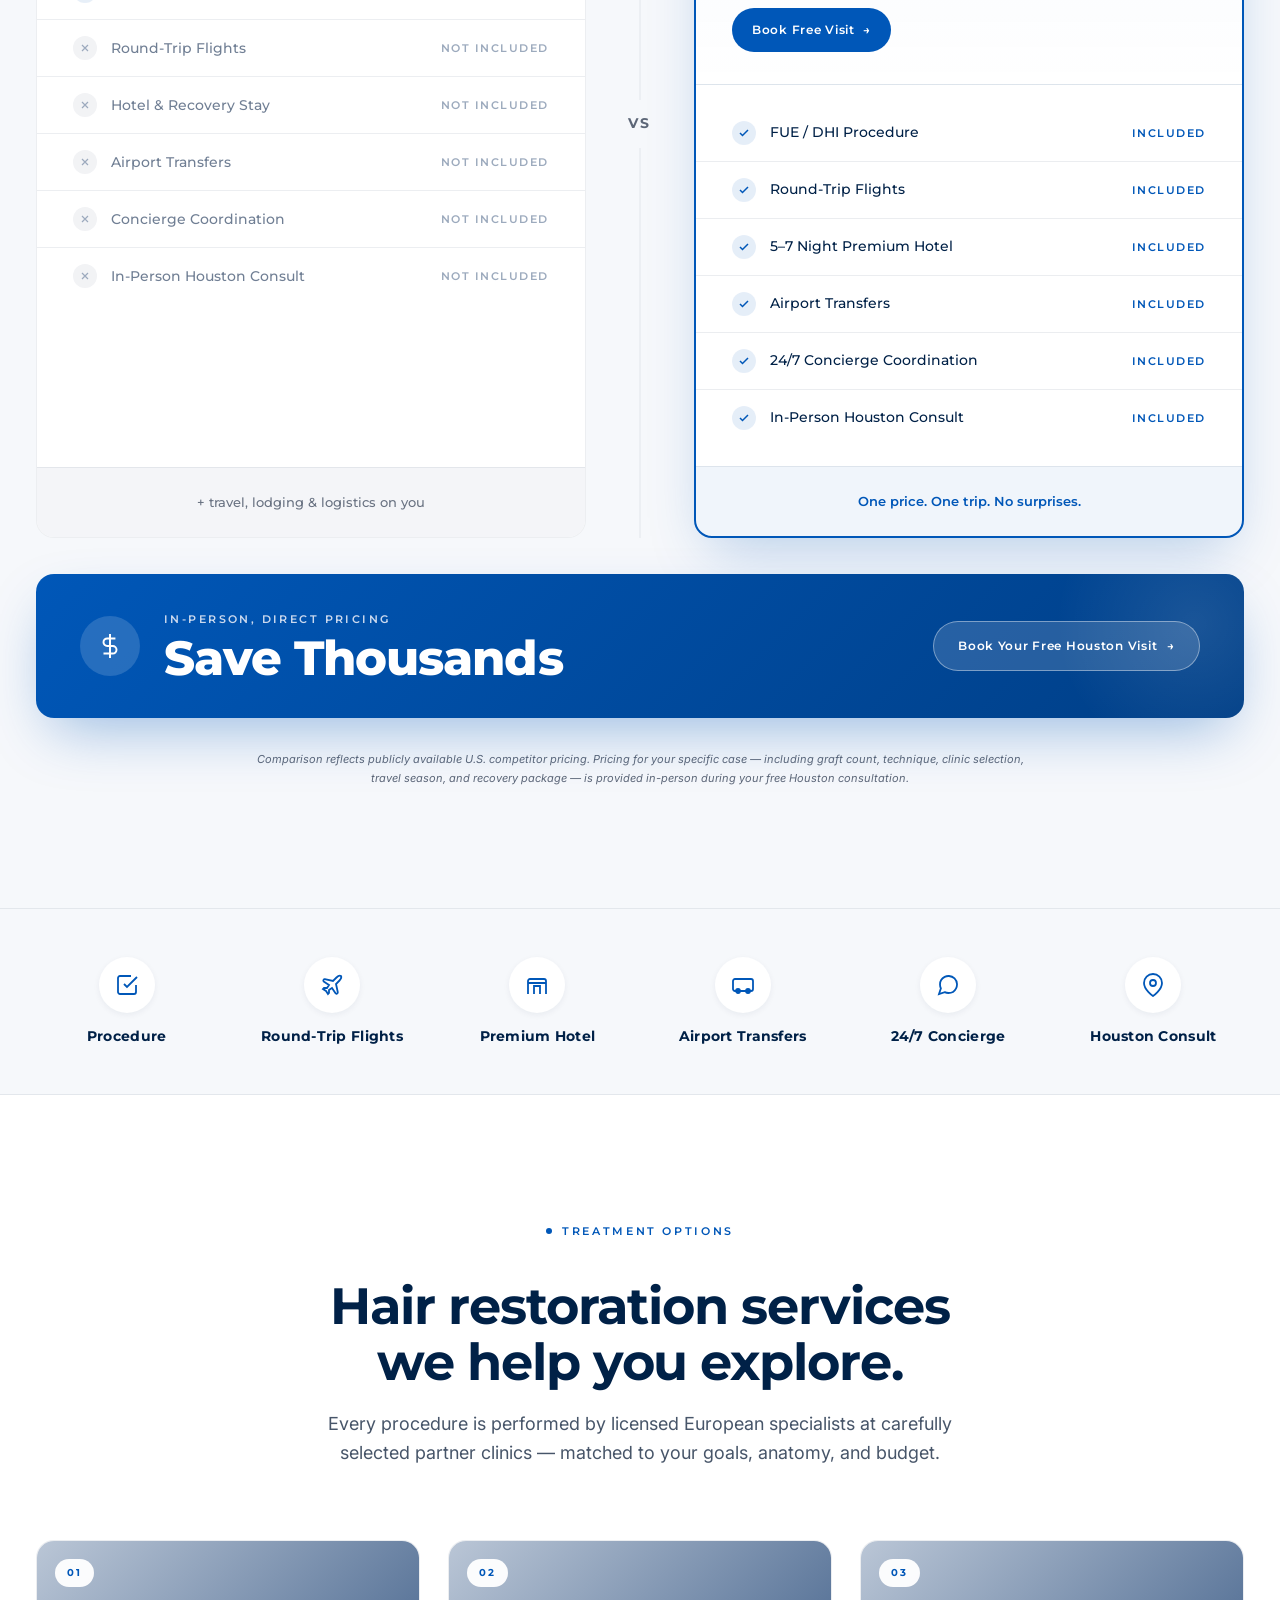
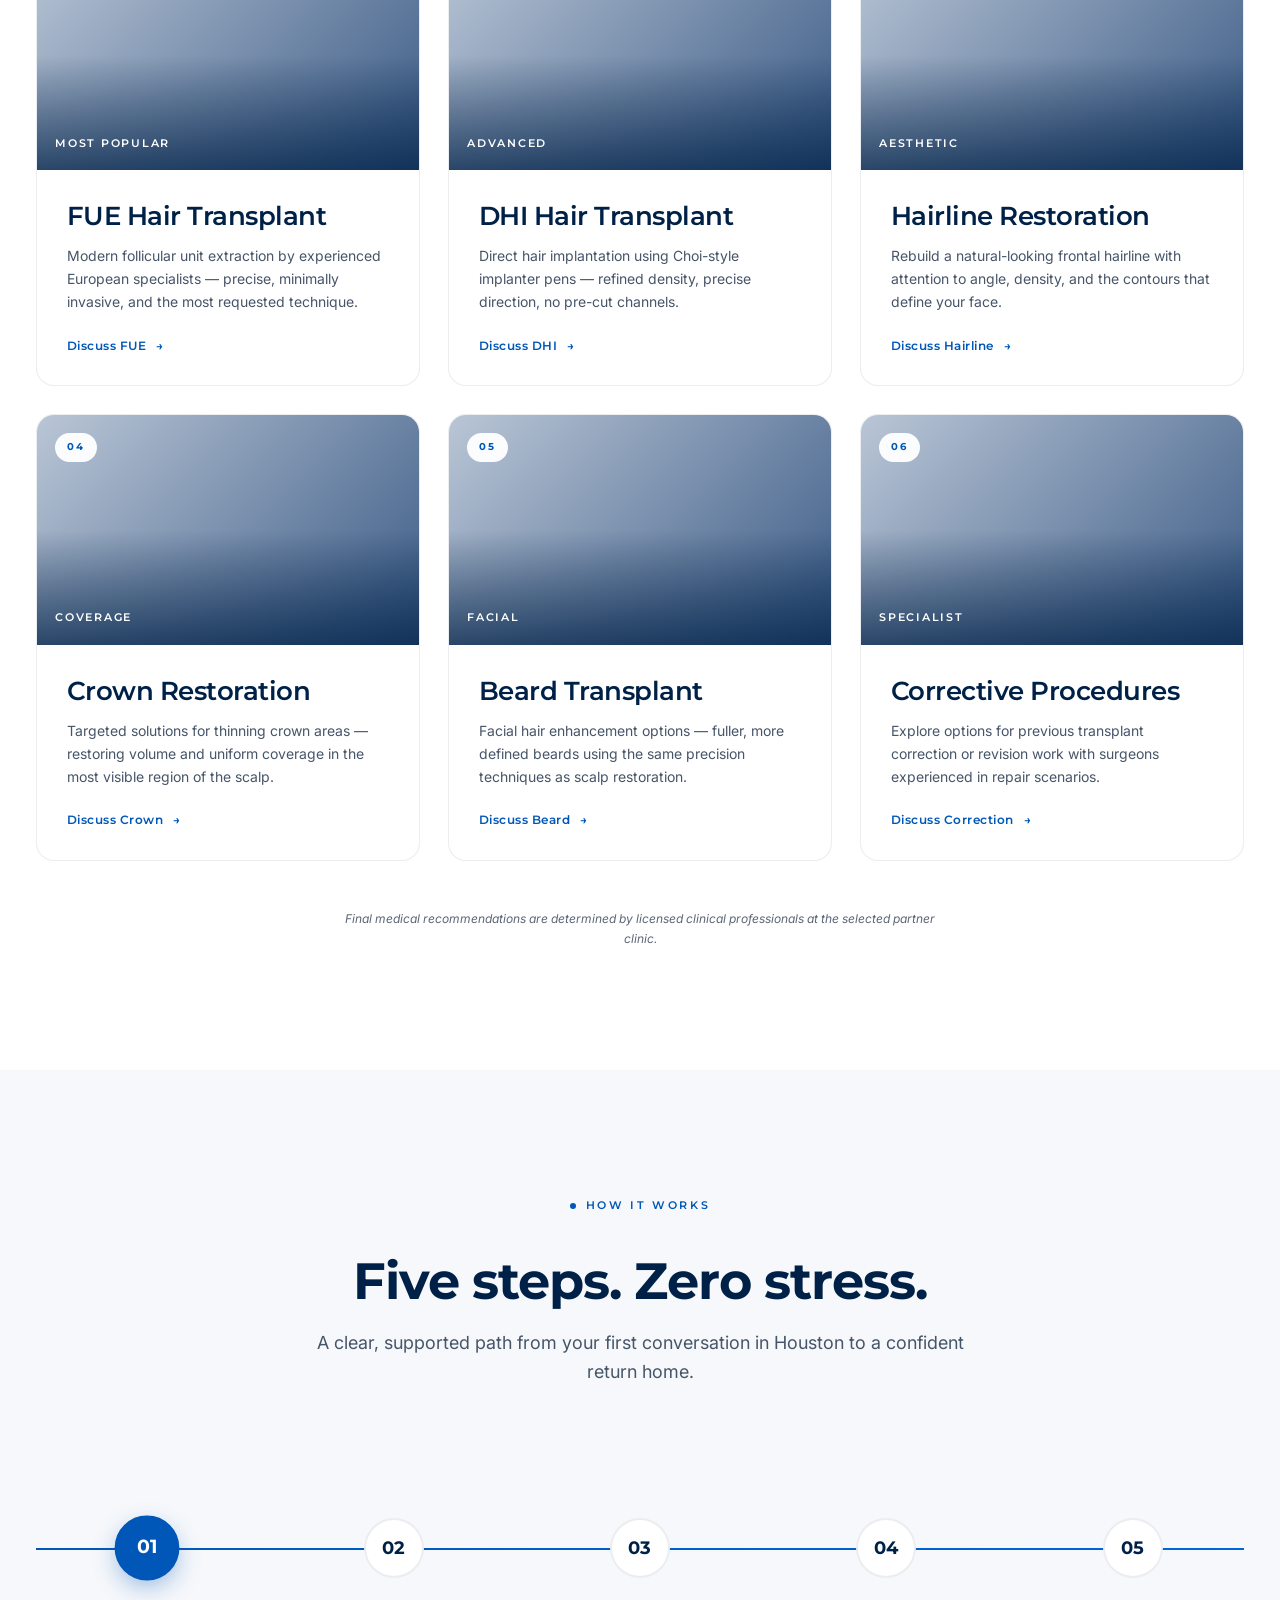
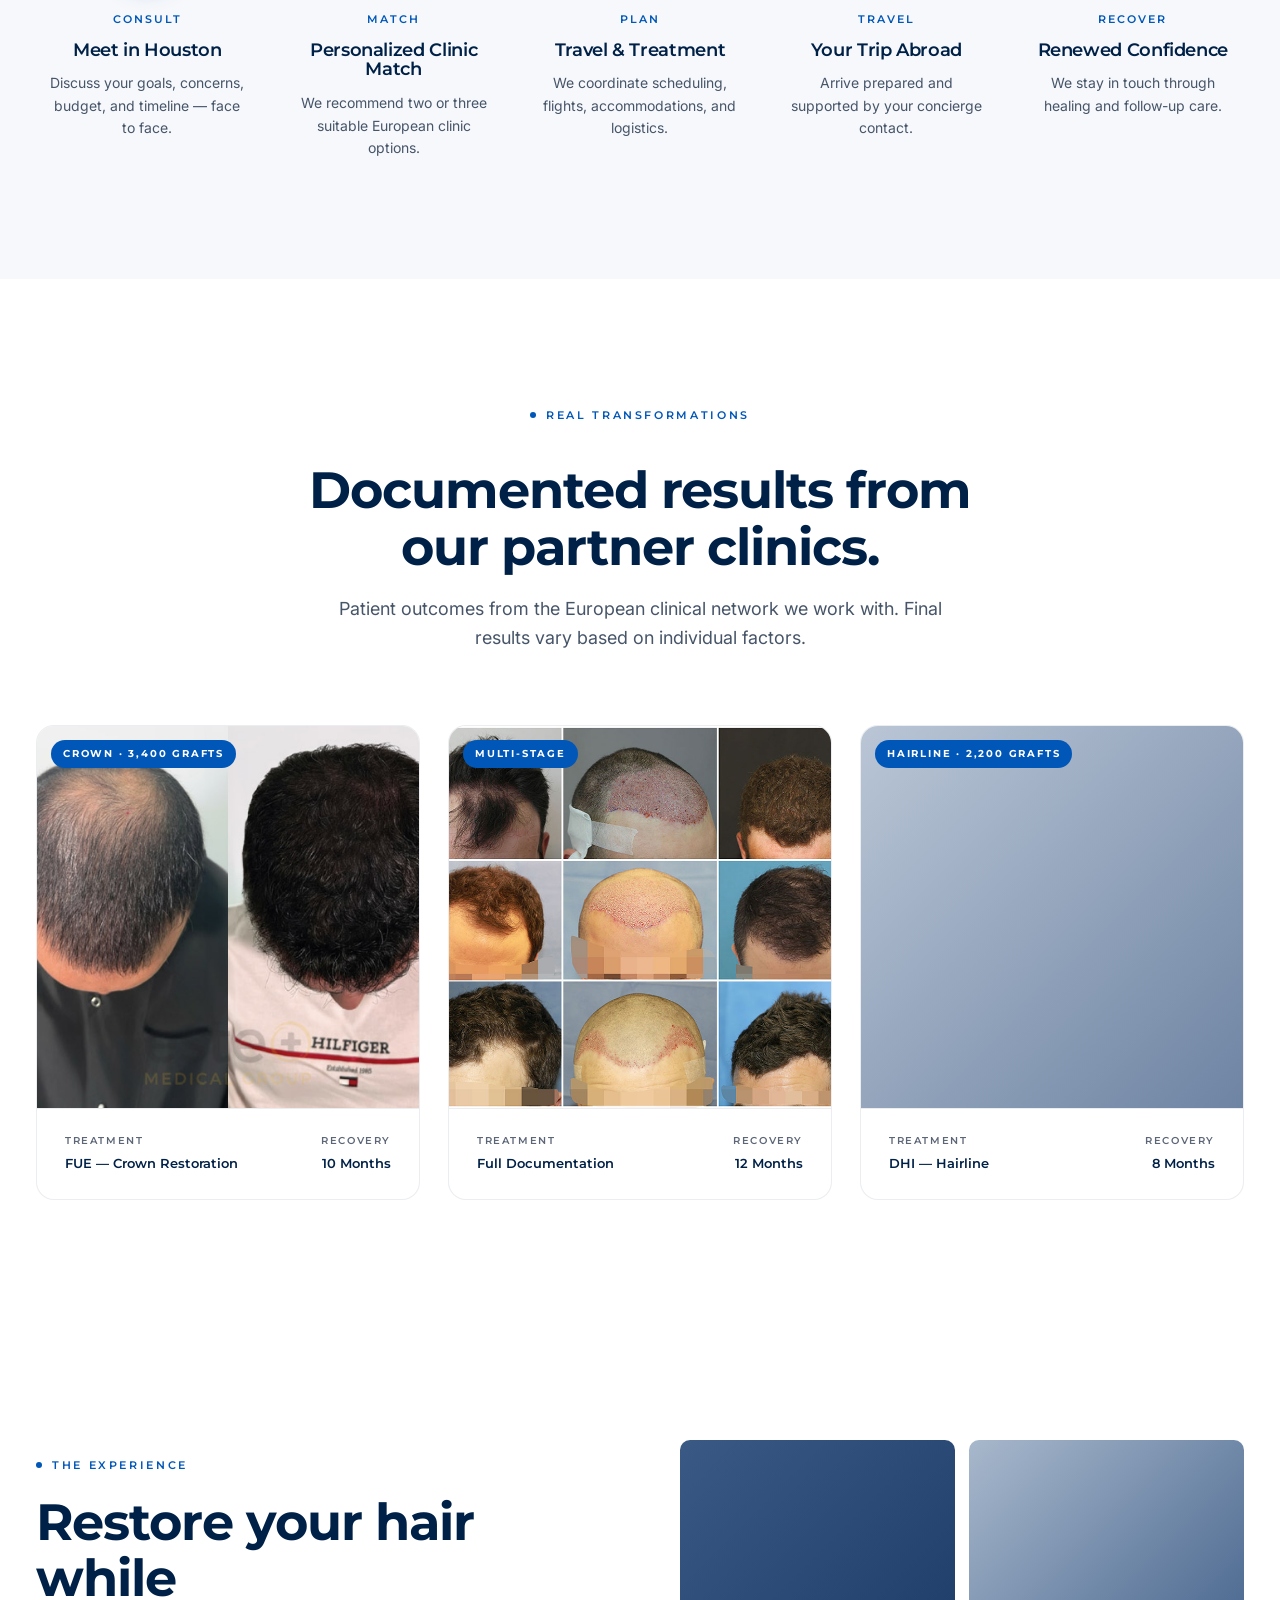
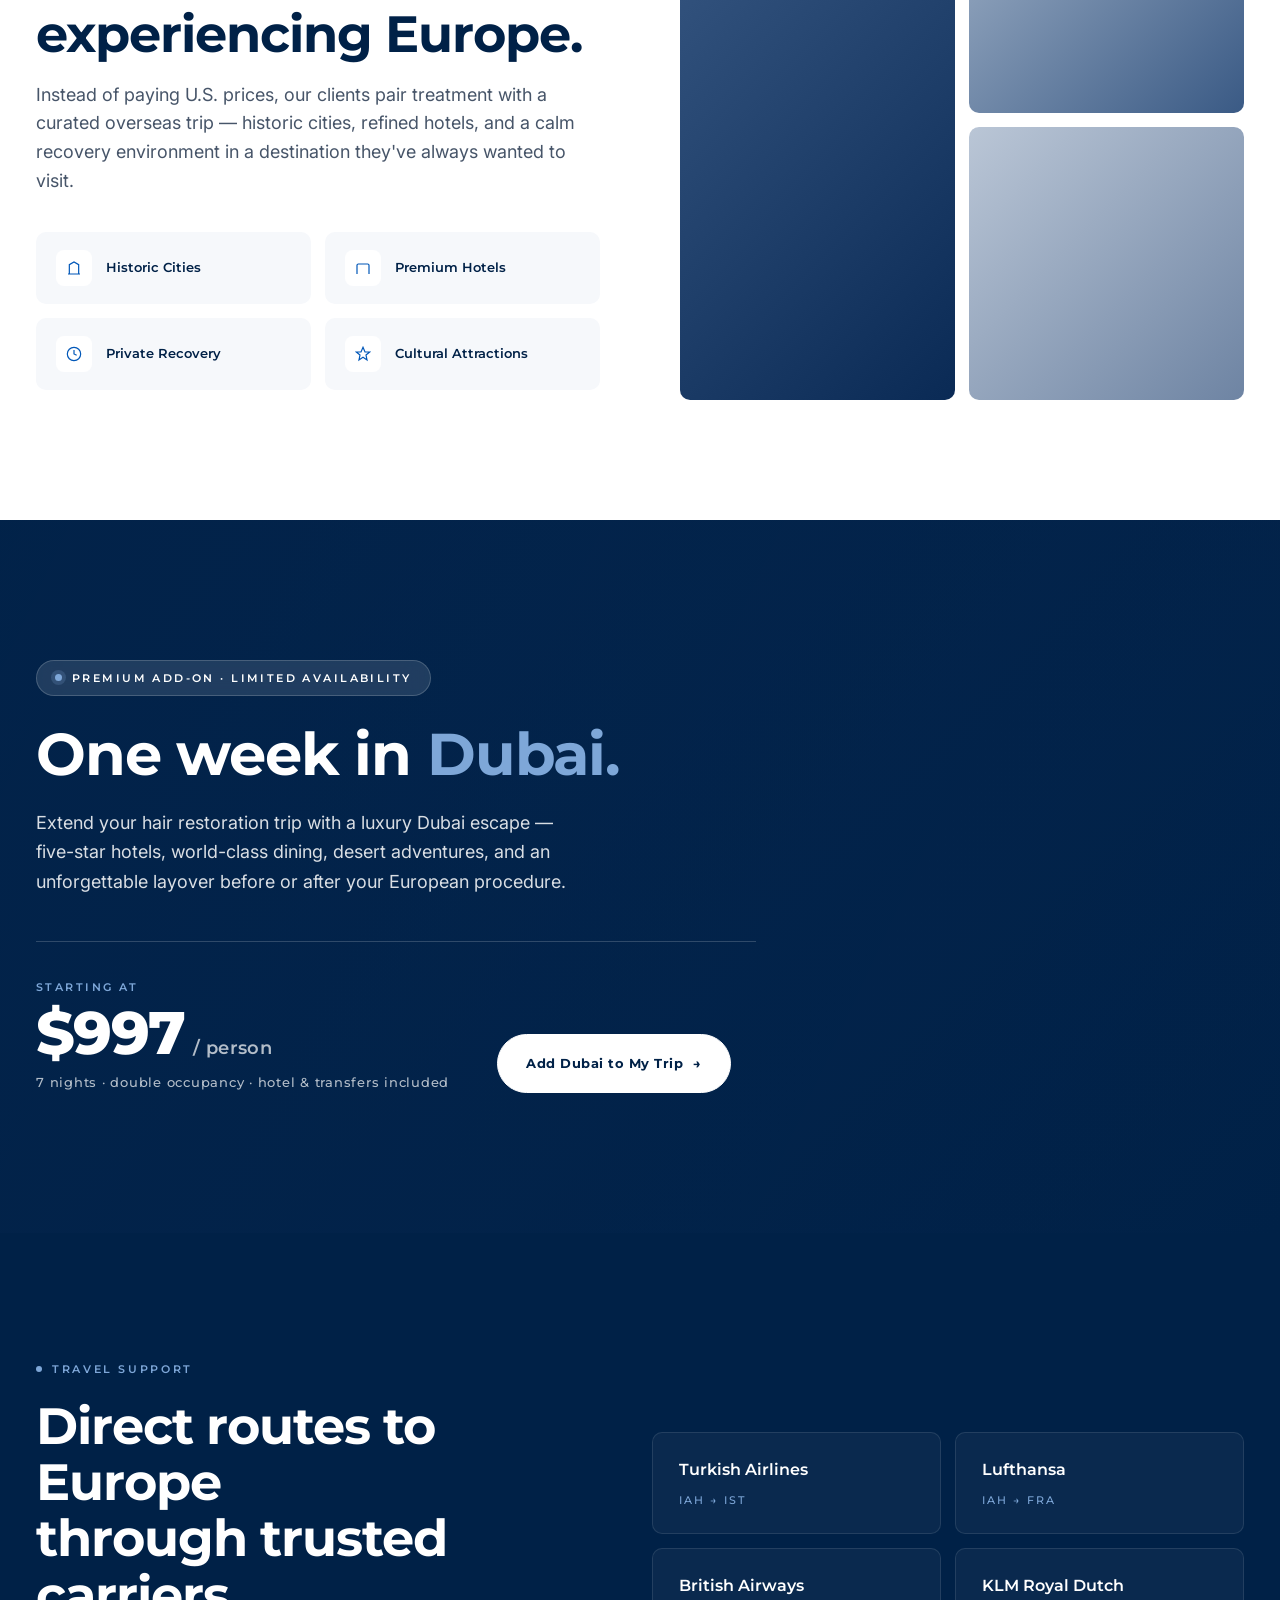
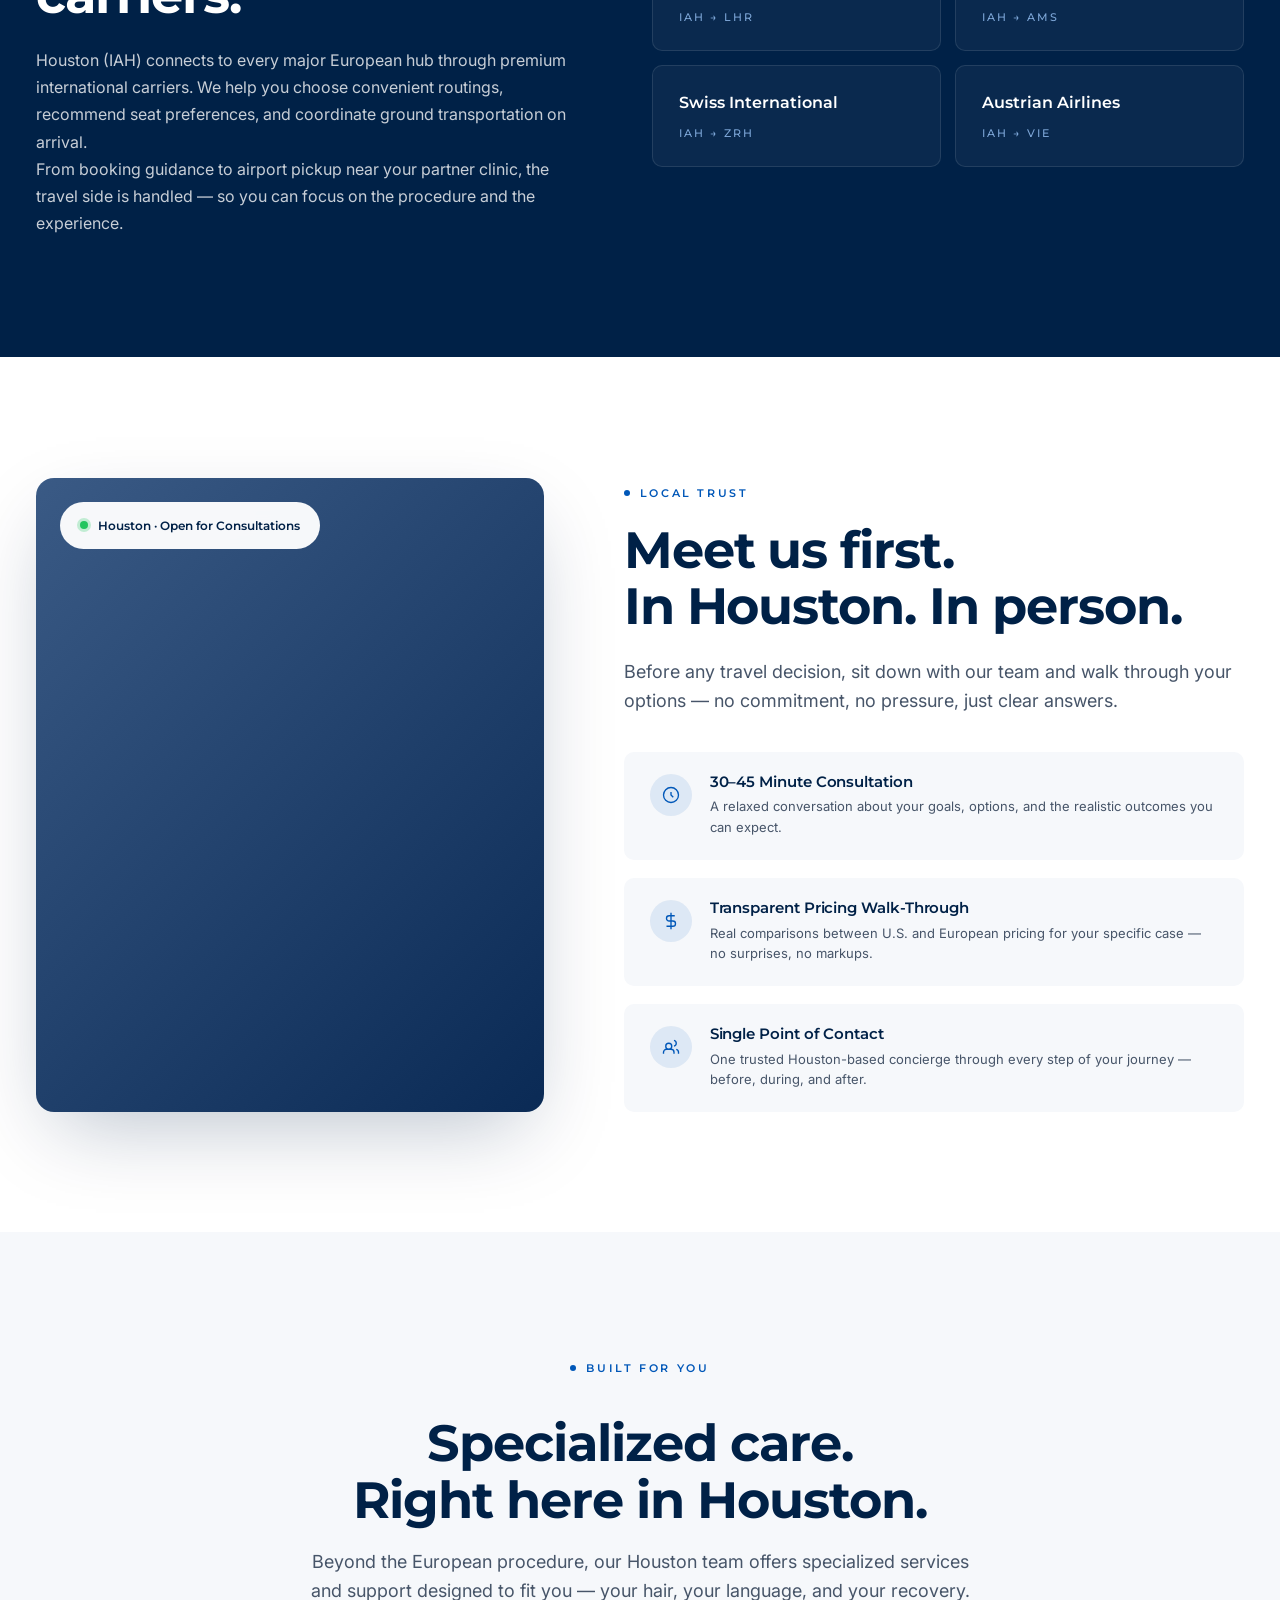
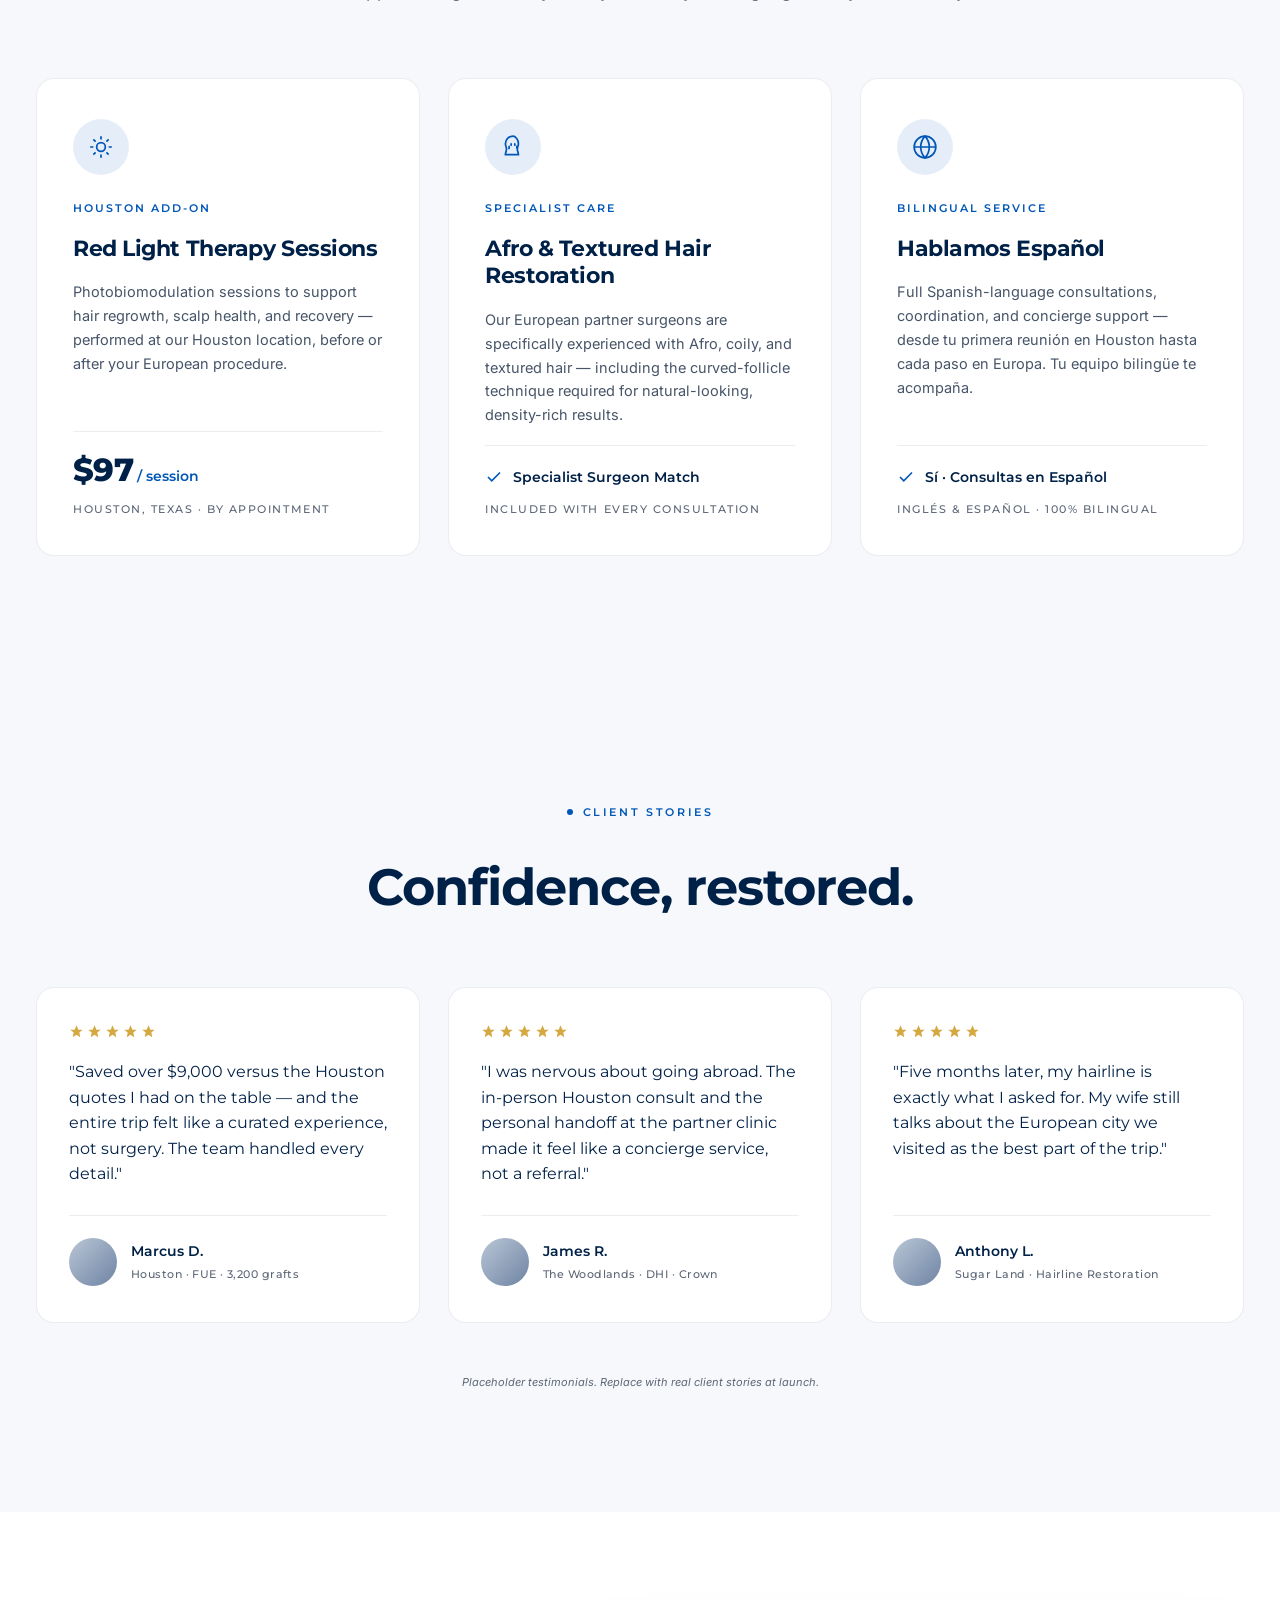
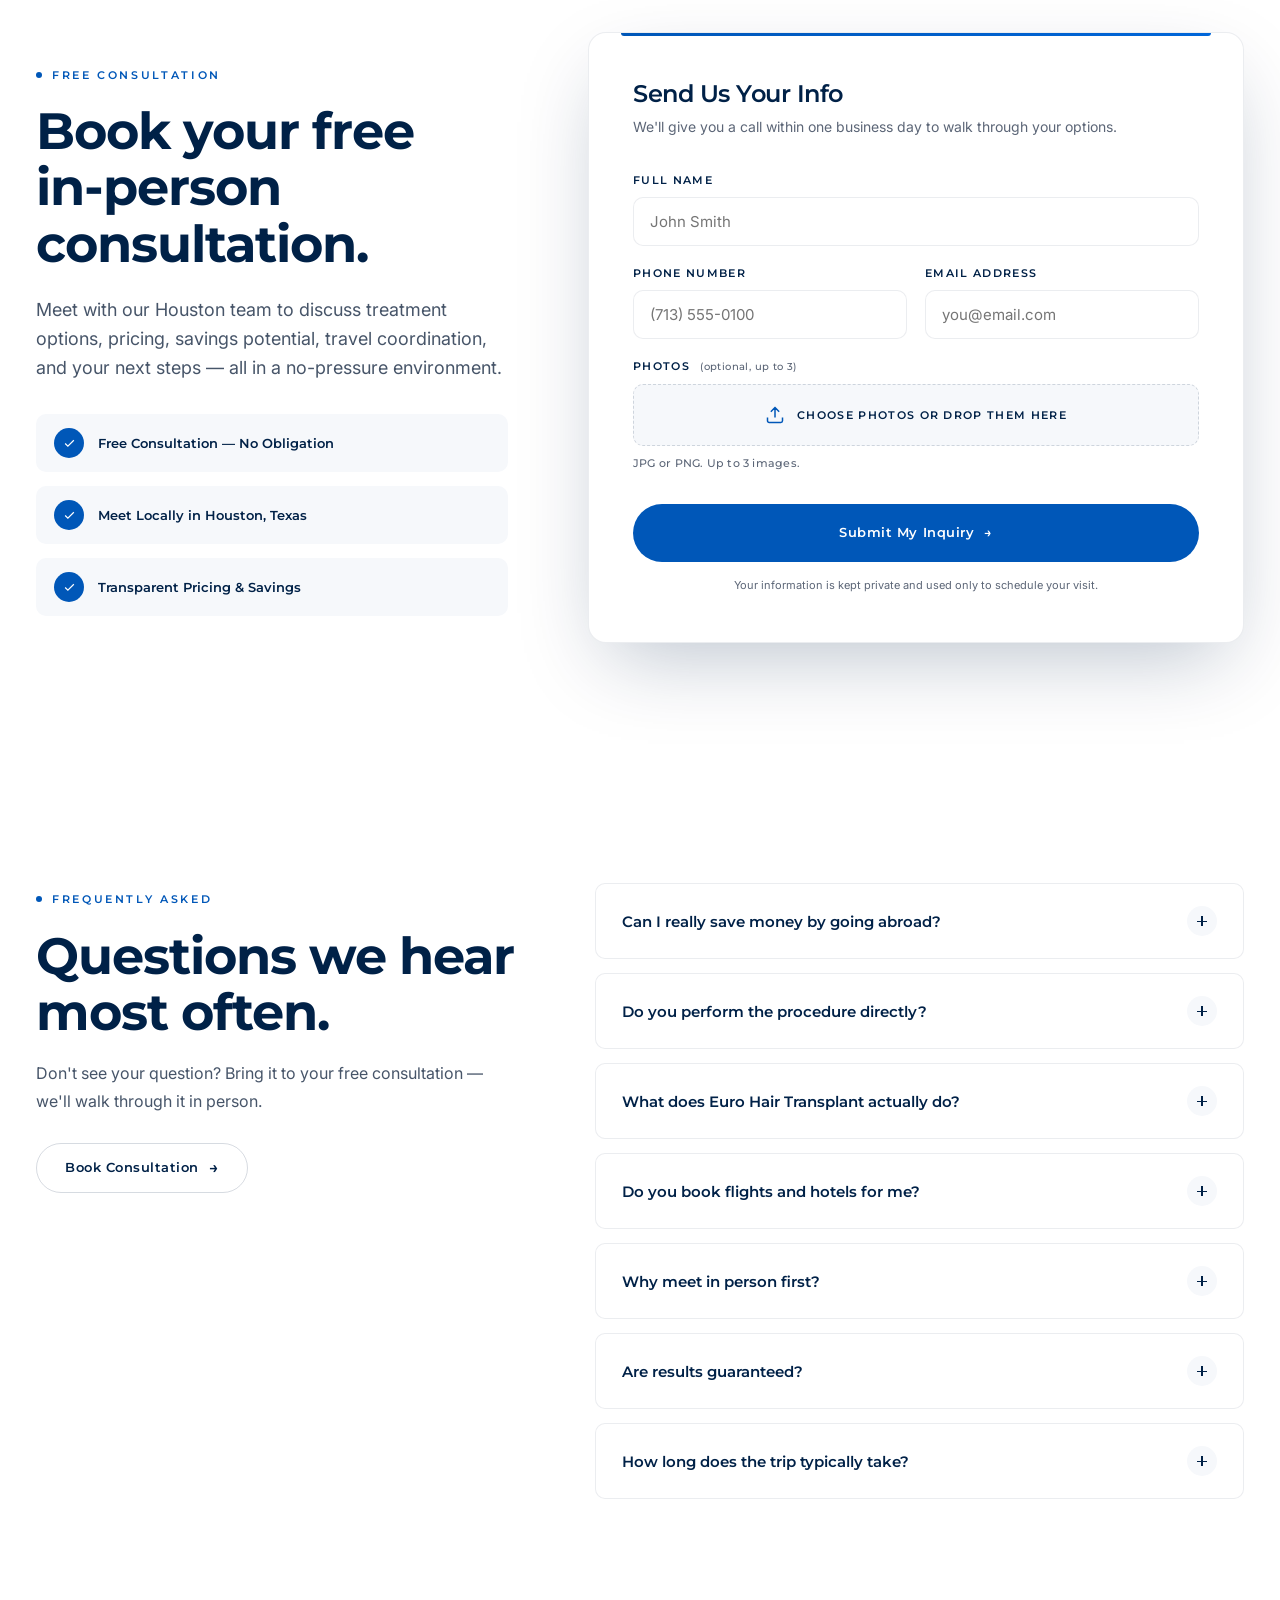
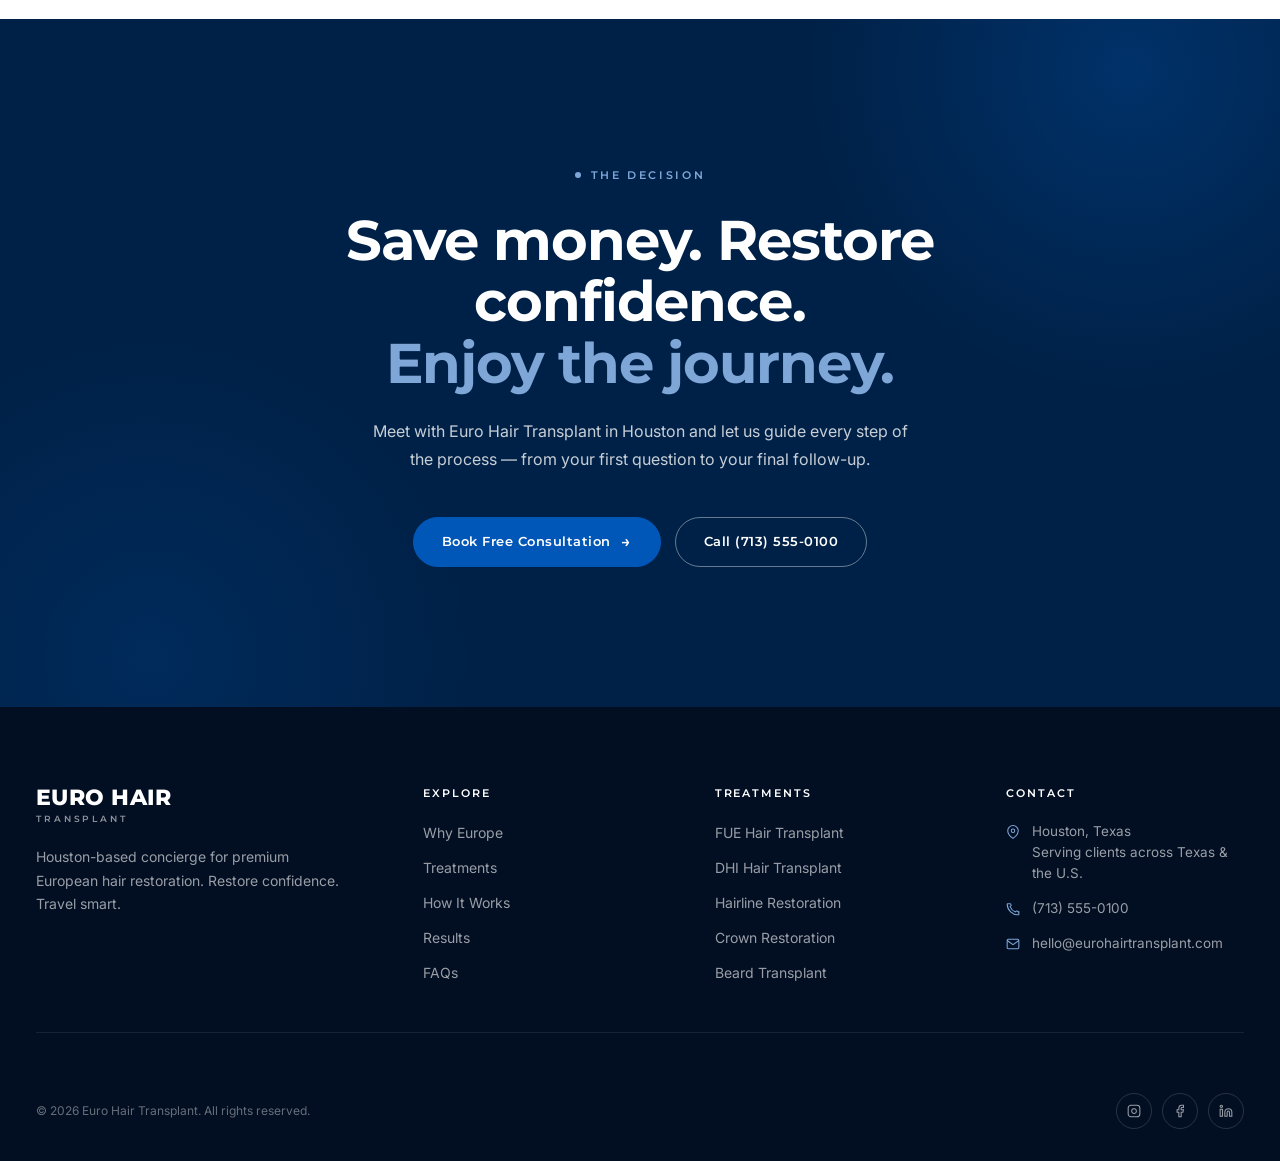
==== commit da01bb56: "Form: drop day/time fields, add photo upload (max 3) Client direction — no scheduling on the form; i" ====
--- a/euro_hair_transplant/index.html
+++ b/euro_hair_transplant/index.html
@@ -899,10 +899,12 @@
         </div>
       </div>
       <div class="form-card reveal reveal-d1">
-        <h3>Schedule Your Visit</h3>
-        <p class="form-card-sub">We'll respond within one business day to confirm your preferred time.</p>
-        <!-- WORDPRESS NOTE: Replace this form with Gravity Forms / WPForms / CF7. Field names below match the labels below. -->
-        <form id="consultForm" novalidate>
+        <h3>Send Us Your Info</h3>
+        <p class="form-card-sub">We'll give you a call within one business day to walk through your options.</p>
+        <!-- WORDPRESS NOTE: WP dev will wire this form to HighLevel (CRM lead + SMS/email
+             notification to client). Field names: fullName, phone, email, photos[].
+             Photo upload allows up to 3 image files. -->
+        <form id="consultForm" novalidate enctype="multipart/form-data">
           <div class="form-row">
             <div class="field">
               <label for="fullName">Full Name</label>
@@ -919,27 +921,22 @@
               <input id="email" type="email" name="email" placeholder="you@email.com" required />
             </div>
           </div>
-          <div class="form-row two">
-            <div class="field">
-              <label for="day">Preferred Day</label>
-              <select id="day" name="day">
-                <option value="">Select a day</option>
-                <option>Monday</option><option>Tuesday</option><option>Wednesday</option>
-                <option>Thursday</option><option>Friday</option><option>Saturday</option>
-              </select>
-            </div>
-            <div class="field">
-              <label for="time">Preferred Time</label>
-              <select id="time" name="time">
-                <option value="">Select a time</option>
-                <option>Morning (9–12)</option>
-                <option>Afternoon (12–4)</option>
-                <option>Evening (4–7)</option>
-              </select>
-            </div>
-          </div>
-          <button type="submit" class="form-submit">Schedule My Consultation <span class="arrow">→</span></button>
-          <p class="form-fine">Your information is kept private and used only for consultation scheduling.</p>
+          <div class="form-row">
+            <div class="field field-files">
+              <label for="photos">Photos <span class="field-hint-inline">(optional, up to 3)</span></label>
+              <div class="file-upload">
+                <input id="photos" type="file" name="photos[]" accept="image/*" multiple />
+                <label for="photos" class="file-upload-btn" id="fileUploadBtn">
+                  <svg viewBox="0 0 24 24" fill="none" stroke="currentColor" stroke-width="1.8"><path d="M21 15v4a2 2 0 0 1-2 2H5a2 2 0 0 1-2-2v-4M17 8l-5-5-5 5M12 3v12"/></svg>
+                  <span>Choose photos or drop them here</span>
+                </label>
+                <p class="file-hint">JPG or PNG. Up to 3 images.</p>
+                <div class="file-list" id="fileList"></div>
+              </div>
+            </div>
+          </div>
+          <button type="submit" class="form-submit">Submit My Inquiry <span class="arrow">→</span></button>
+          <p class="form-fine">Your information is kept private and used only to schedule your visit.</p>
         </form>
       </div>
     </div>
--- a/euro_hair_transplant/styles.css
+++ b/euro_hair_transplant/styles.css
@@ -460,6 +460,25 @@
 .form-submit{width:100%;margin-top:14px;padding:18px;background:var(--royal);color:var(--white);font-family:var(--sans);font-size:13px;font-weight:600;letter-spacing:.04em;border:none;border-radius:var(--r-pill);cursor:pointer;transition:all .35s var(--ease);display:inline-flex;align-items:center;justify-content:center;gap:10px}
 .form-submit:hover{background:var(--navy);transform:translateY(-1px);box-shadow:0 14px 30px -8px rgba(0,87,184,.45)}
 .form-fine{margin-top:14px;font-size:11px;color:var(--muted);text-align:center}
+
+/* ============ FORM — FILE UPLOAD ============ */
+.field-hint-inline{font-family:var(--sans);font-size:10px;font-weight:500;color:var(--muted);letter-spacing:.04em;text-transform:none;margin-left:6px}
+.file-upload{position:relative}
+.file-upload input[type=file]{position:absolute;left:-9999px;opacity:0;width:0;height:0}
+.file-upload-btn{display:flex;align-items:center;justify-content:center;gap:12px;padding:20px 22px;border:1.5px dashed var(--line-strong);border-radius:var(--r-md);background:var(--cream);font-family:var(--sans);font-size:13.5px;font-weight:600;color:var(--navy);cursor:pointer;transition:all .3s var(--ease);text-align:center}
+.file-upload-btn:hover,.file-upload-btn.drag{border-color:var(--royal);background:rgba(0,87,184,.06);color:var(--royal);transform:translateY(-1px)}
+.file-upload-btn svg{width:20px;height:20px;color:var(--royal);flex-shrink:0}
+.file-hint{font-family:var(--sans);font-size:11px;font-weight:500;color:var(--muted);margin-top:8px;letter-spacing:.02em}
+.file-list{display:flex;flex-direction:column;gap:8px;margin-top:12px}
+.file-list:empty{margin-top:0}
+.file-item{display:flex;align-items:center;justify-content:space-between;gap:12px;padding:10px 14px;background:rgba(0,87,184,.06);border:1px solid rgba(0,87,184,.12);border-radius:var(--r-sm);font-family:var(--sans);font-size:13px;color:var(--navy);animation:fileFadeIn .3s var(--ease)}
+@keyframes fileFadeIn{from{opacity:0;transform:translateY(-4px)}to{opacity:1;transform:translateY(0)}}
+.file-item-name{display:flex;align-items:center;gap:10px;overflow:hidden;flex:1;min-width:0}
+.file-item-name svg{width:16px;height:16px;color:var(--royal);flex-shrink:0}
+.file-item-name span{overflow:hidden;text-overflow:ellipsis;white-space:nowrap;font-weight:500}
+.file-item-remove{background:none;border:none;color:var(--muted);cursor:pointer;padding:6px;display:flex;align-items:center;justify-content:center;border-radius:50%;transition:all .2s var(--ease);flex-shrink:0}
+.file-item-remove:hover{color:var(--royal);background:rgba(0,87,184,.12)}
+.file-item-remove svg{width:14px;height:14px}
 
 /* ============ FAQ ============ */
 .faq-grid{display:grid;grid-template-columns:.85fr 1.15fr;gap:80px;align-items:start}
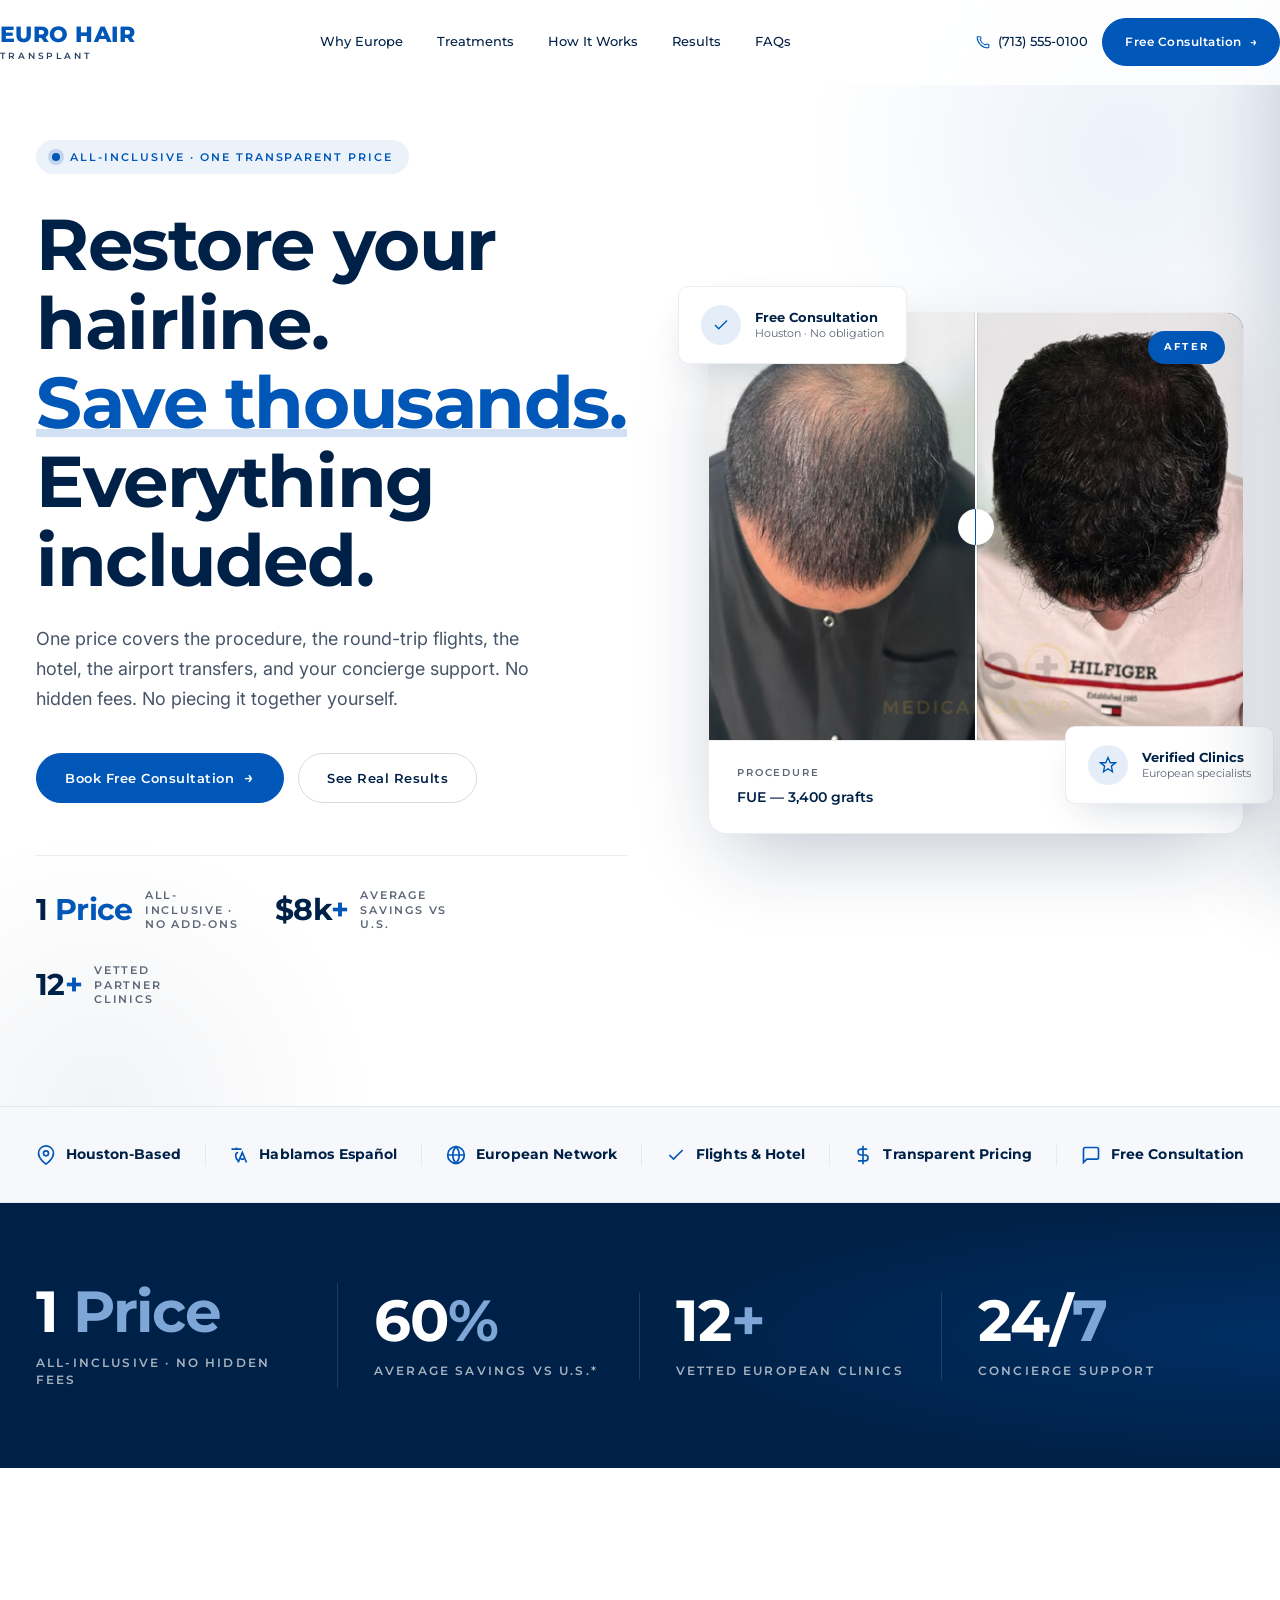
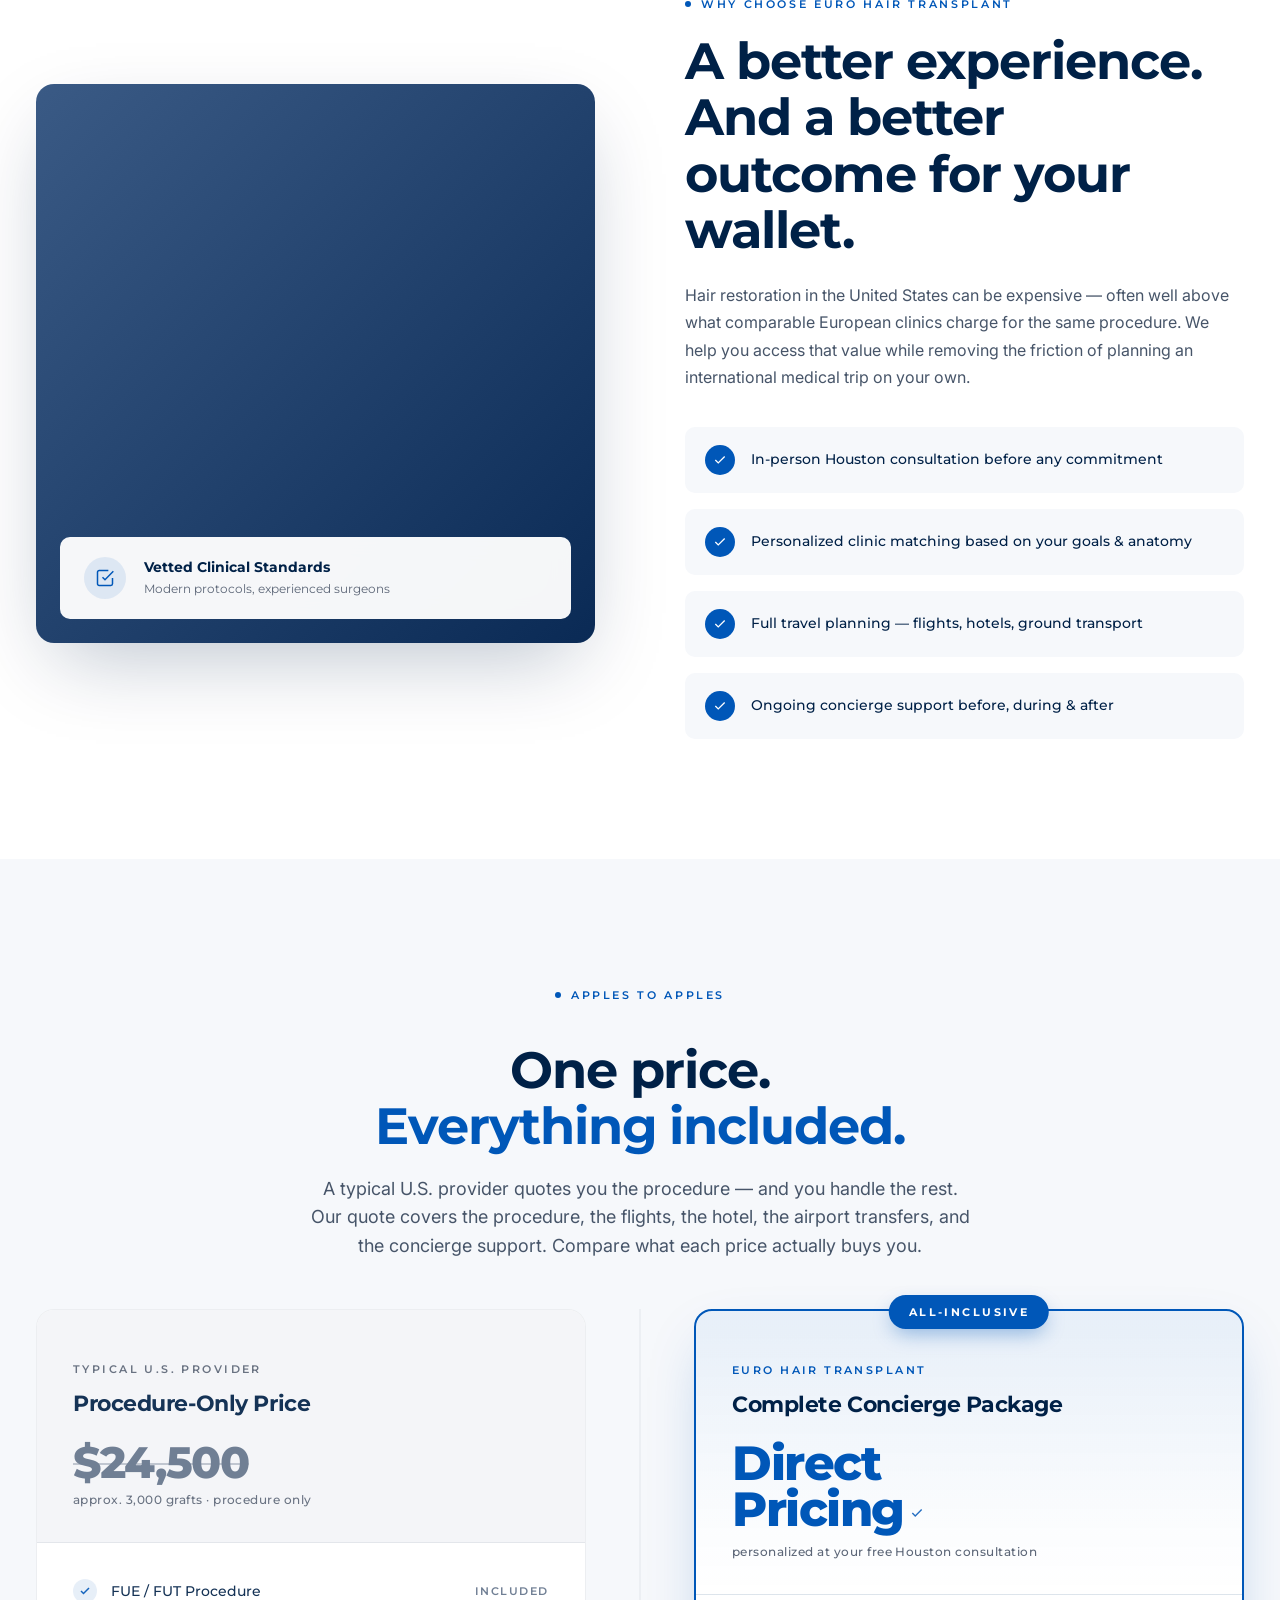
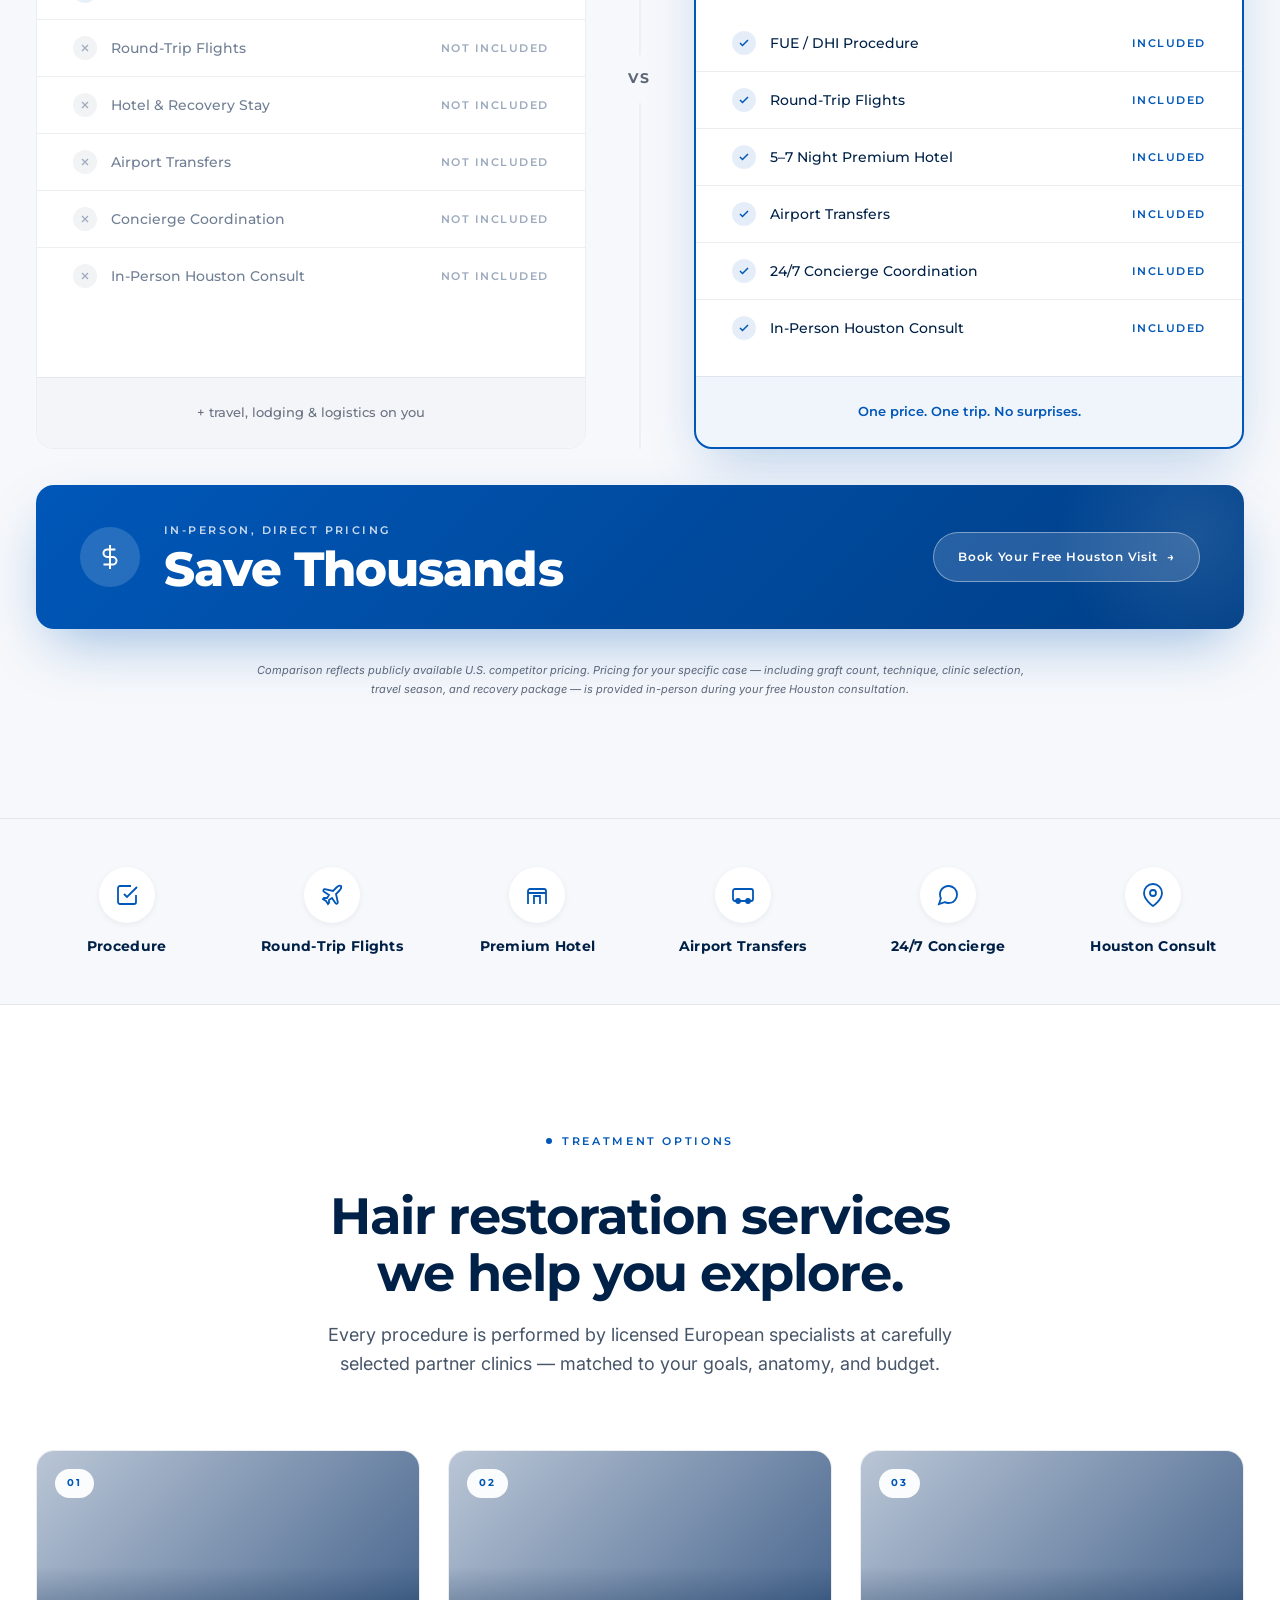
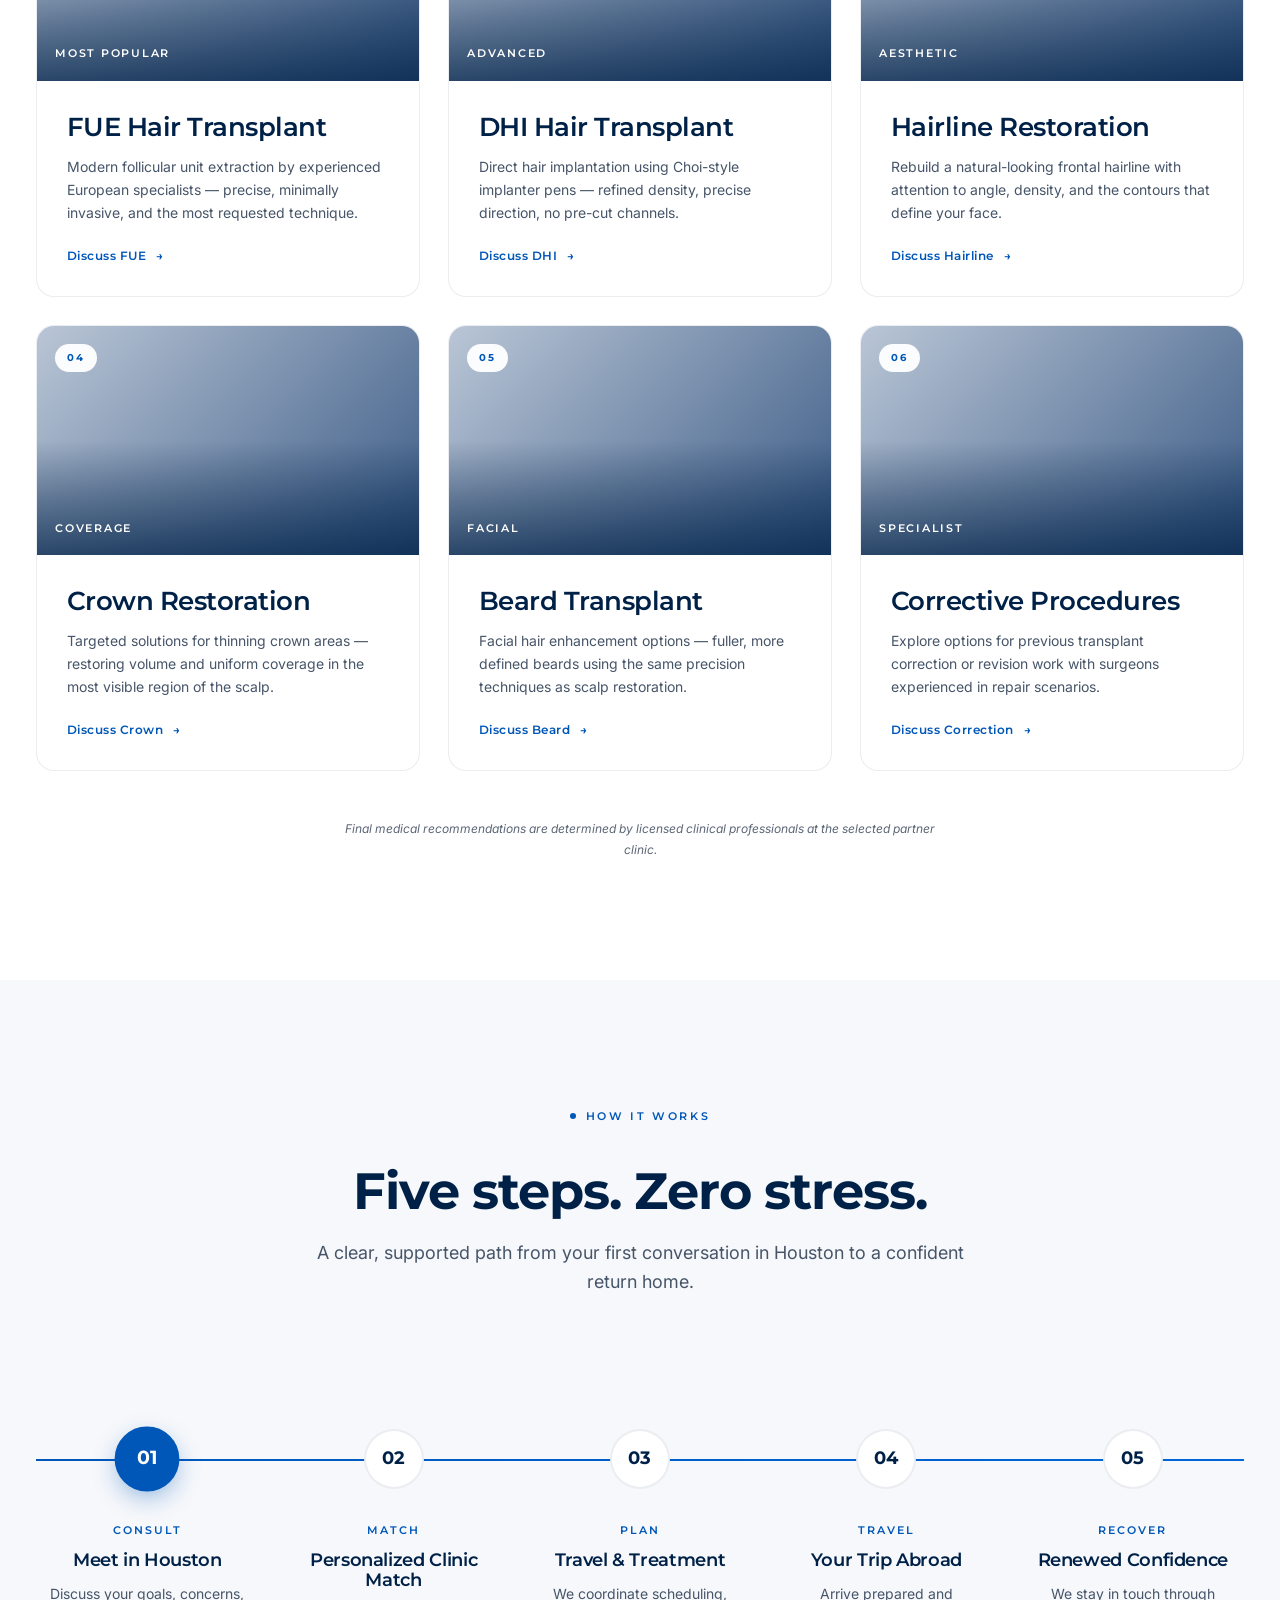
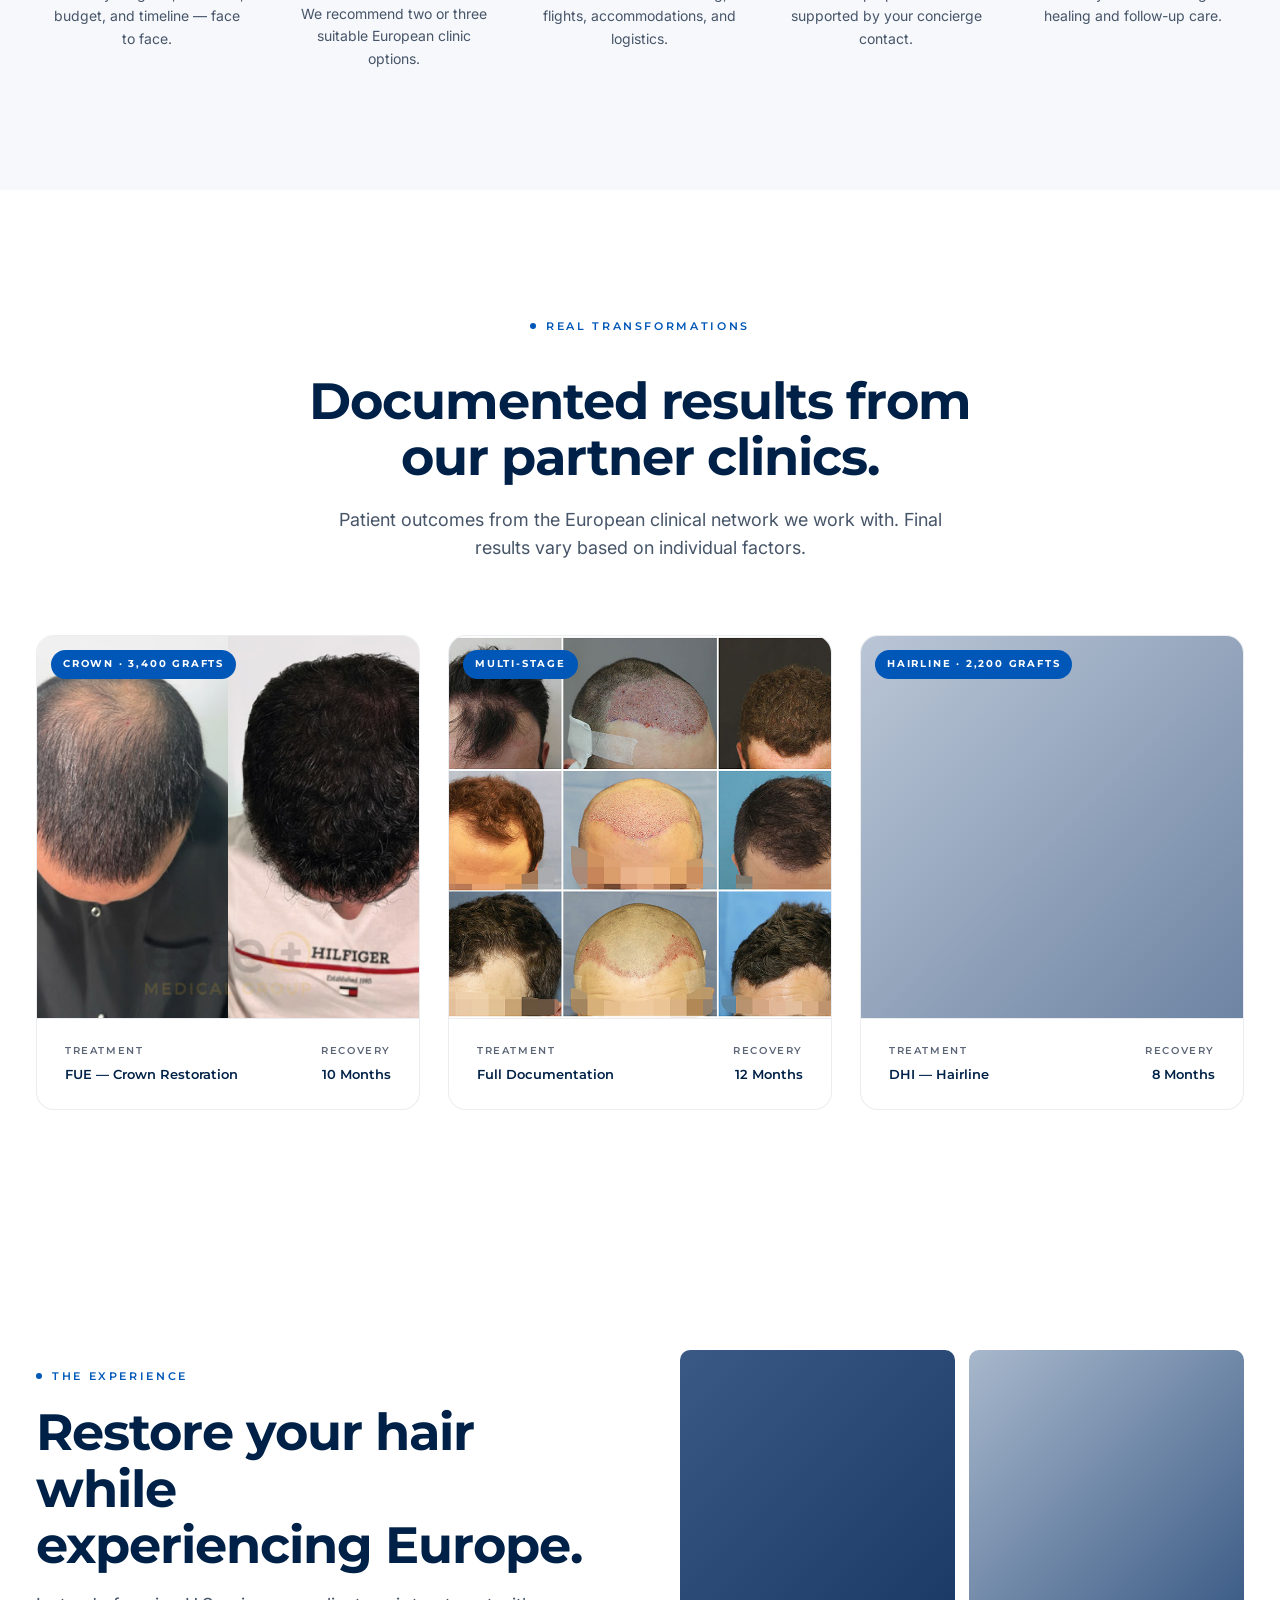
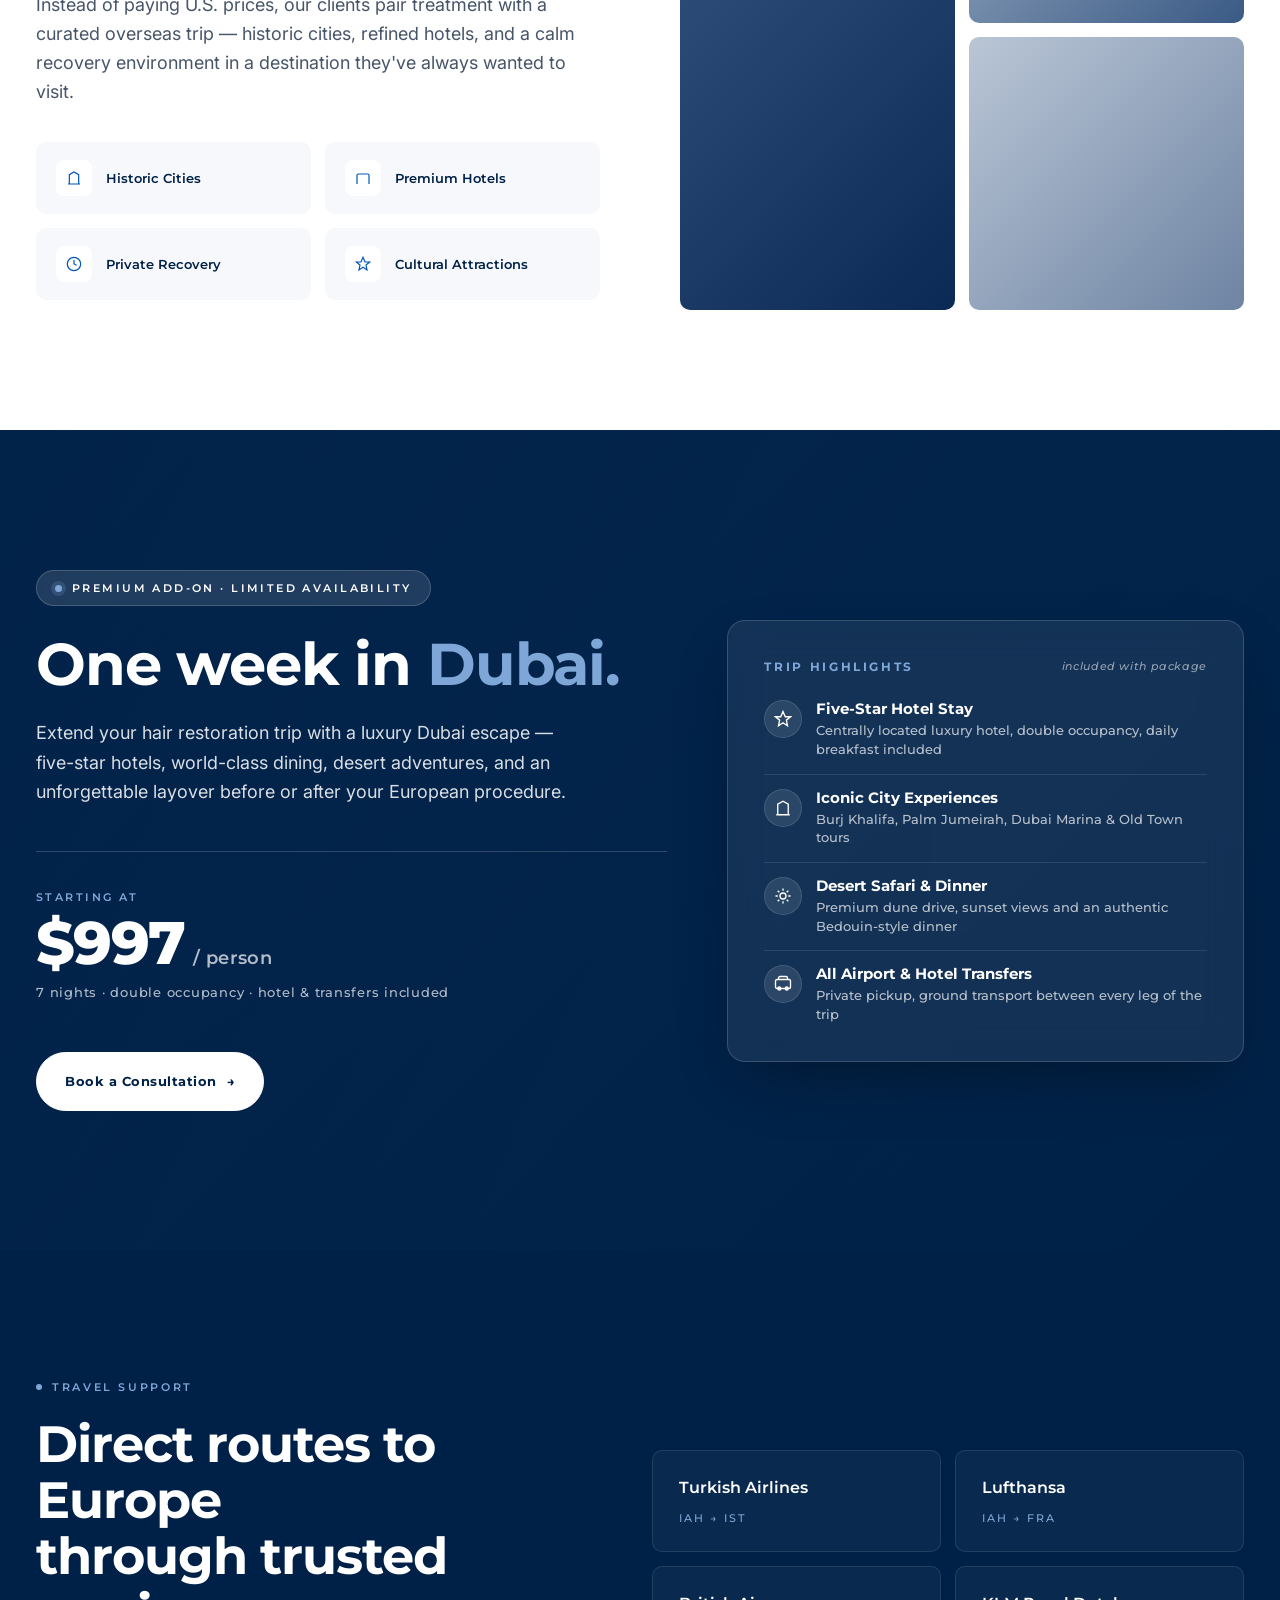
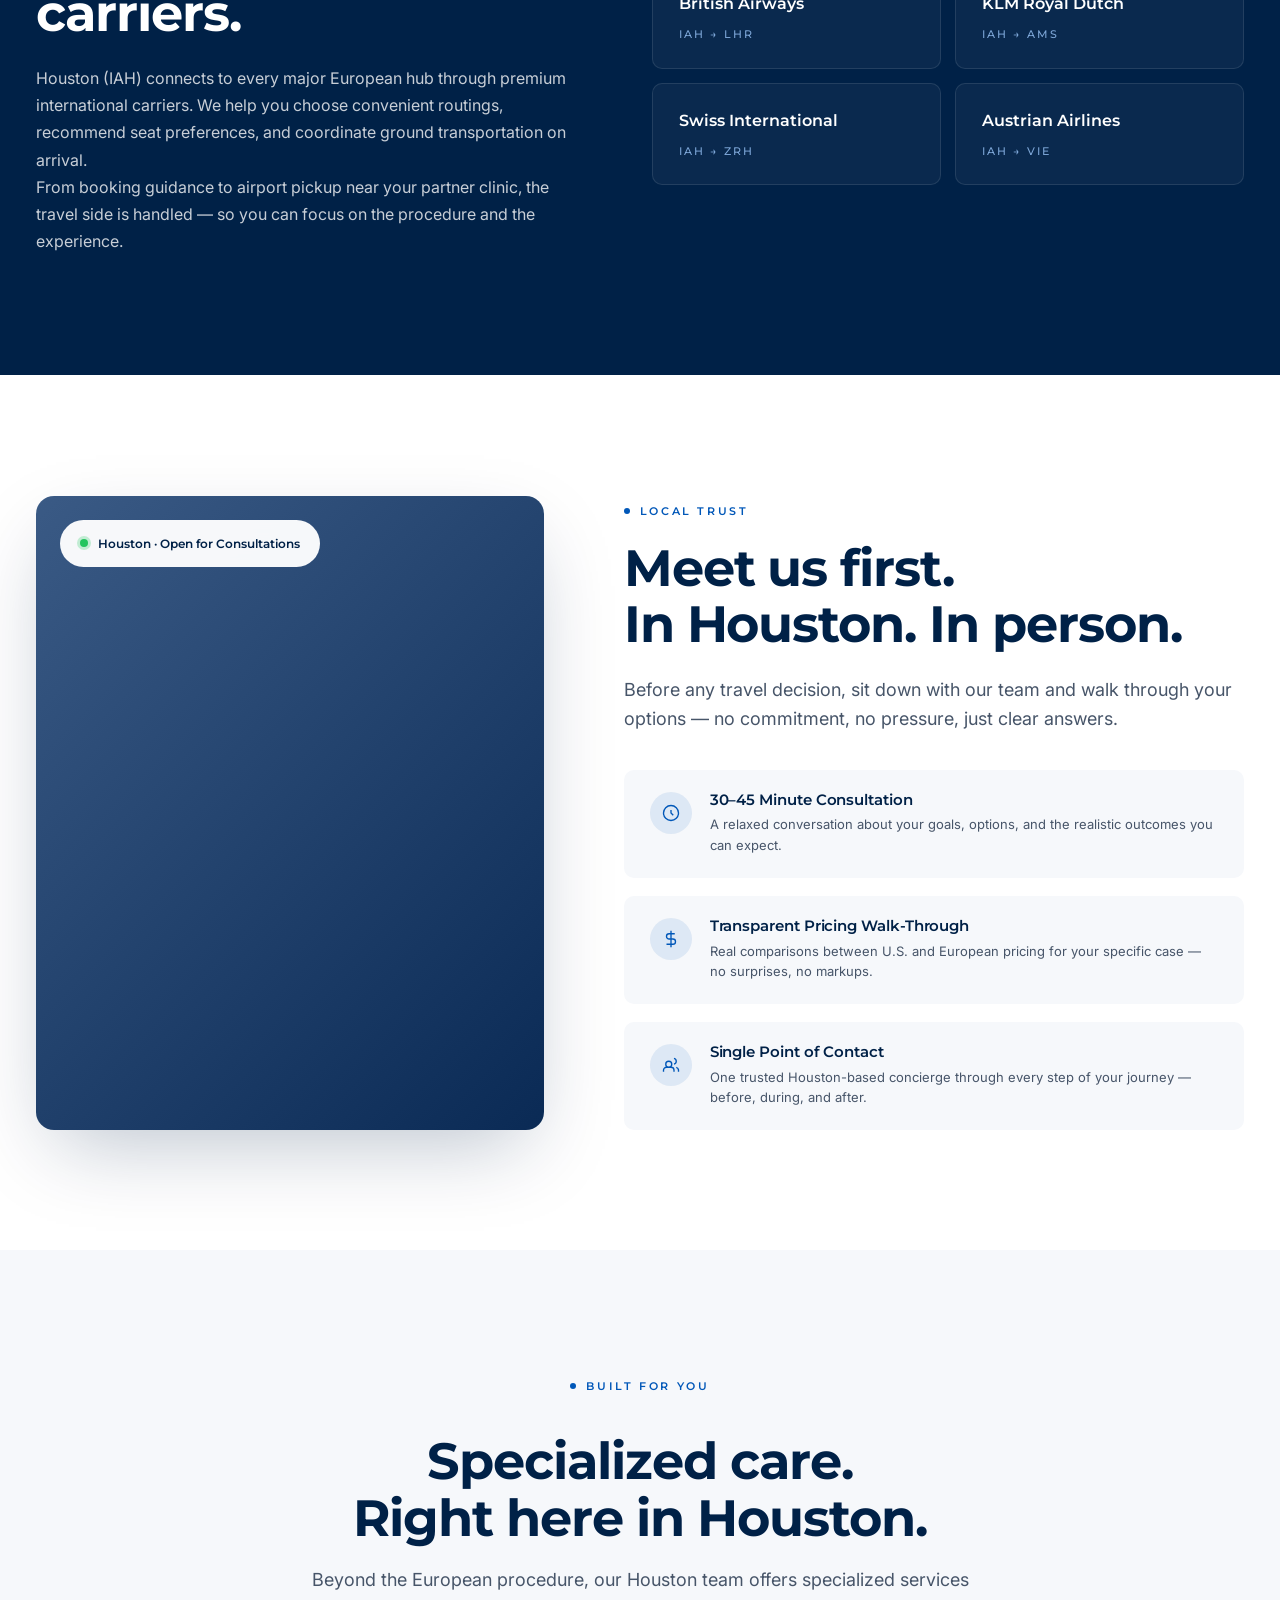
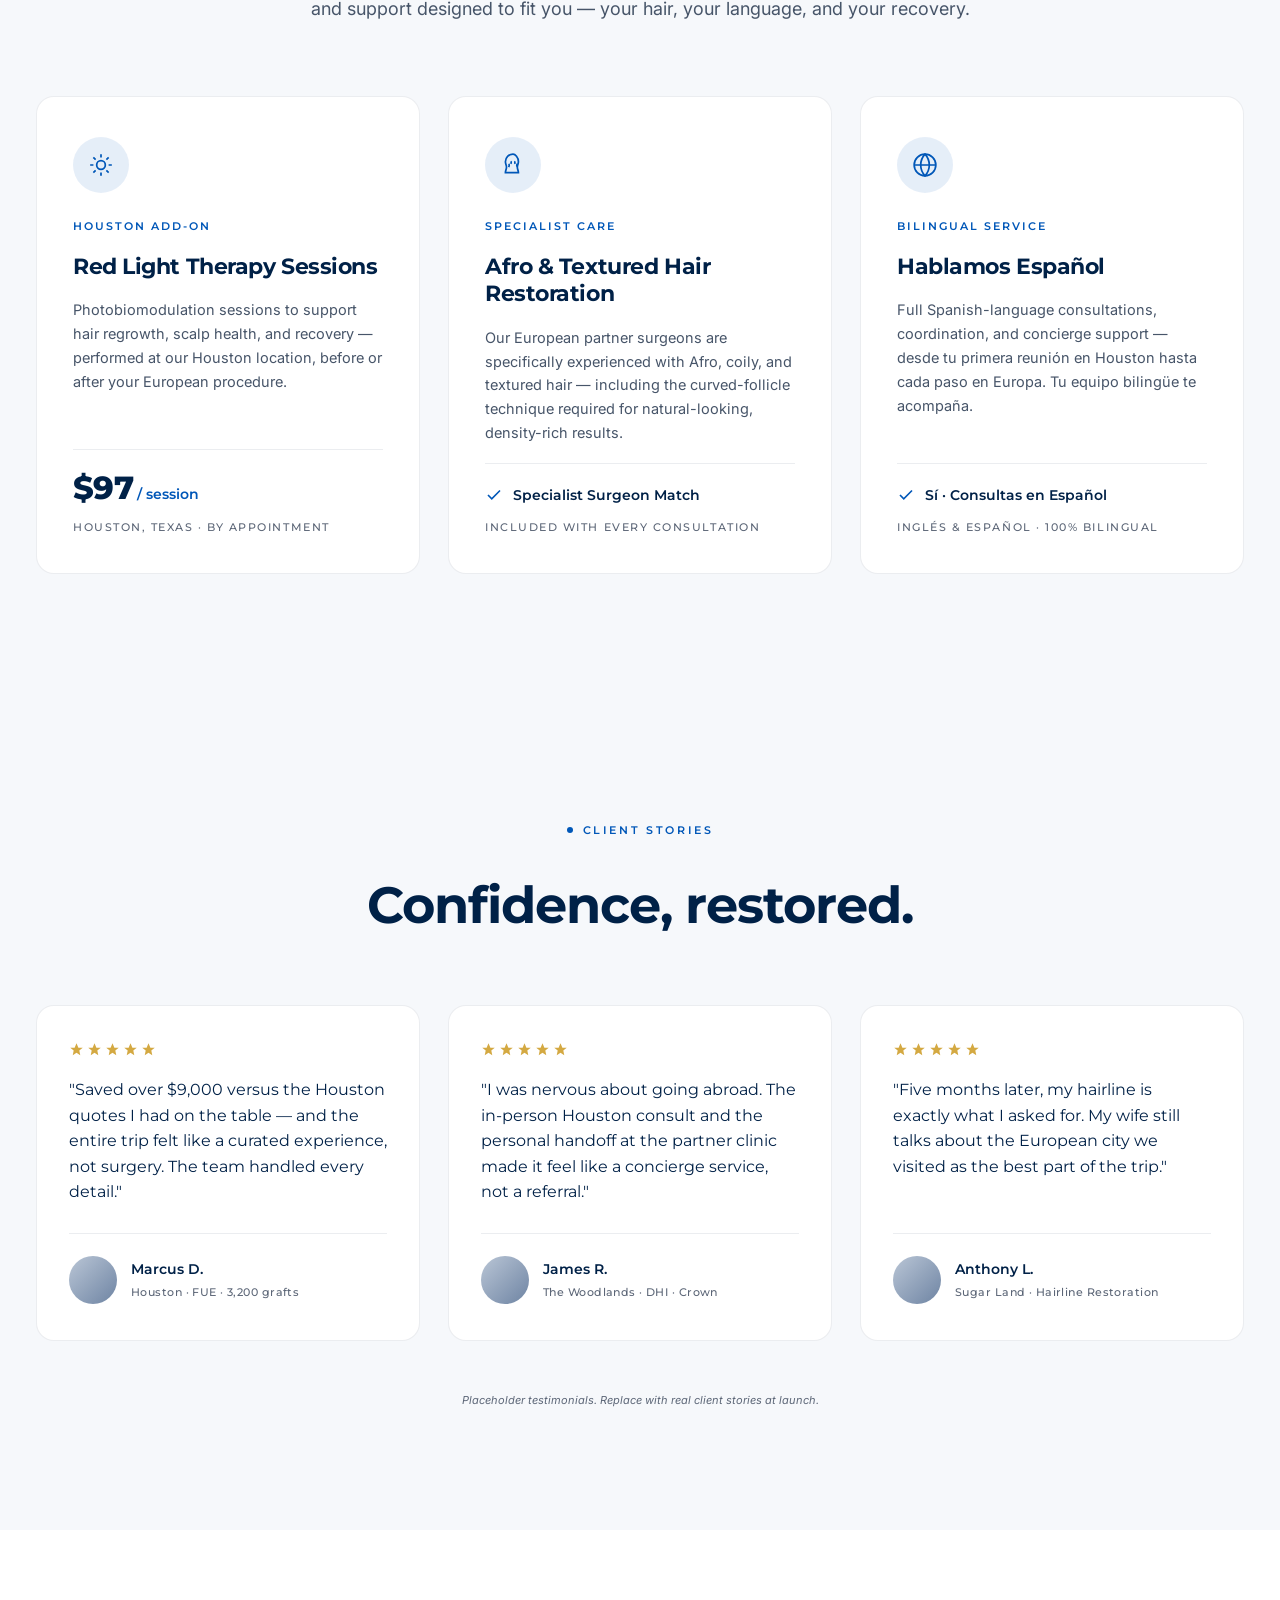
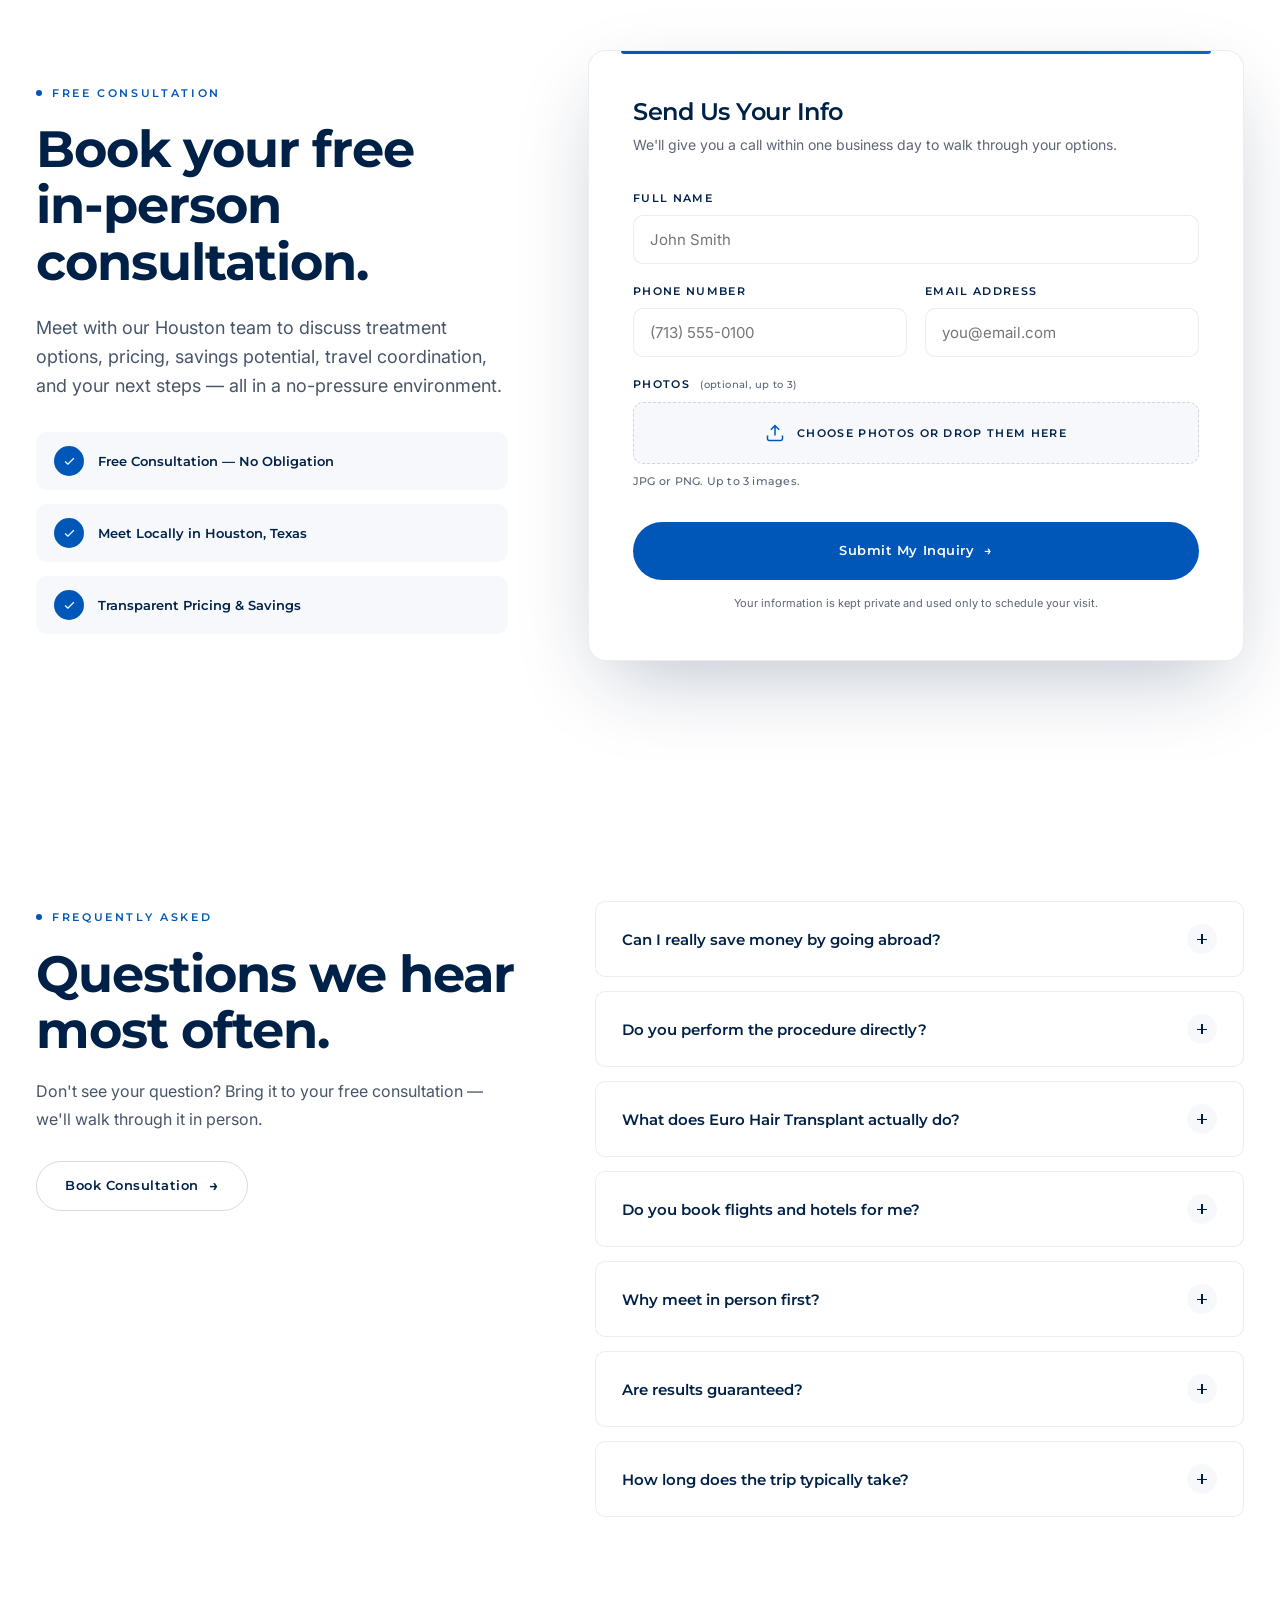
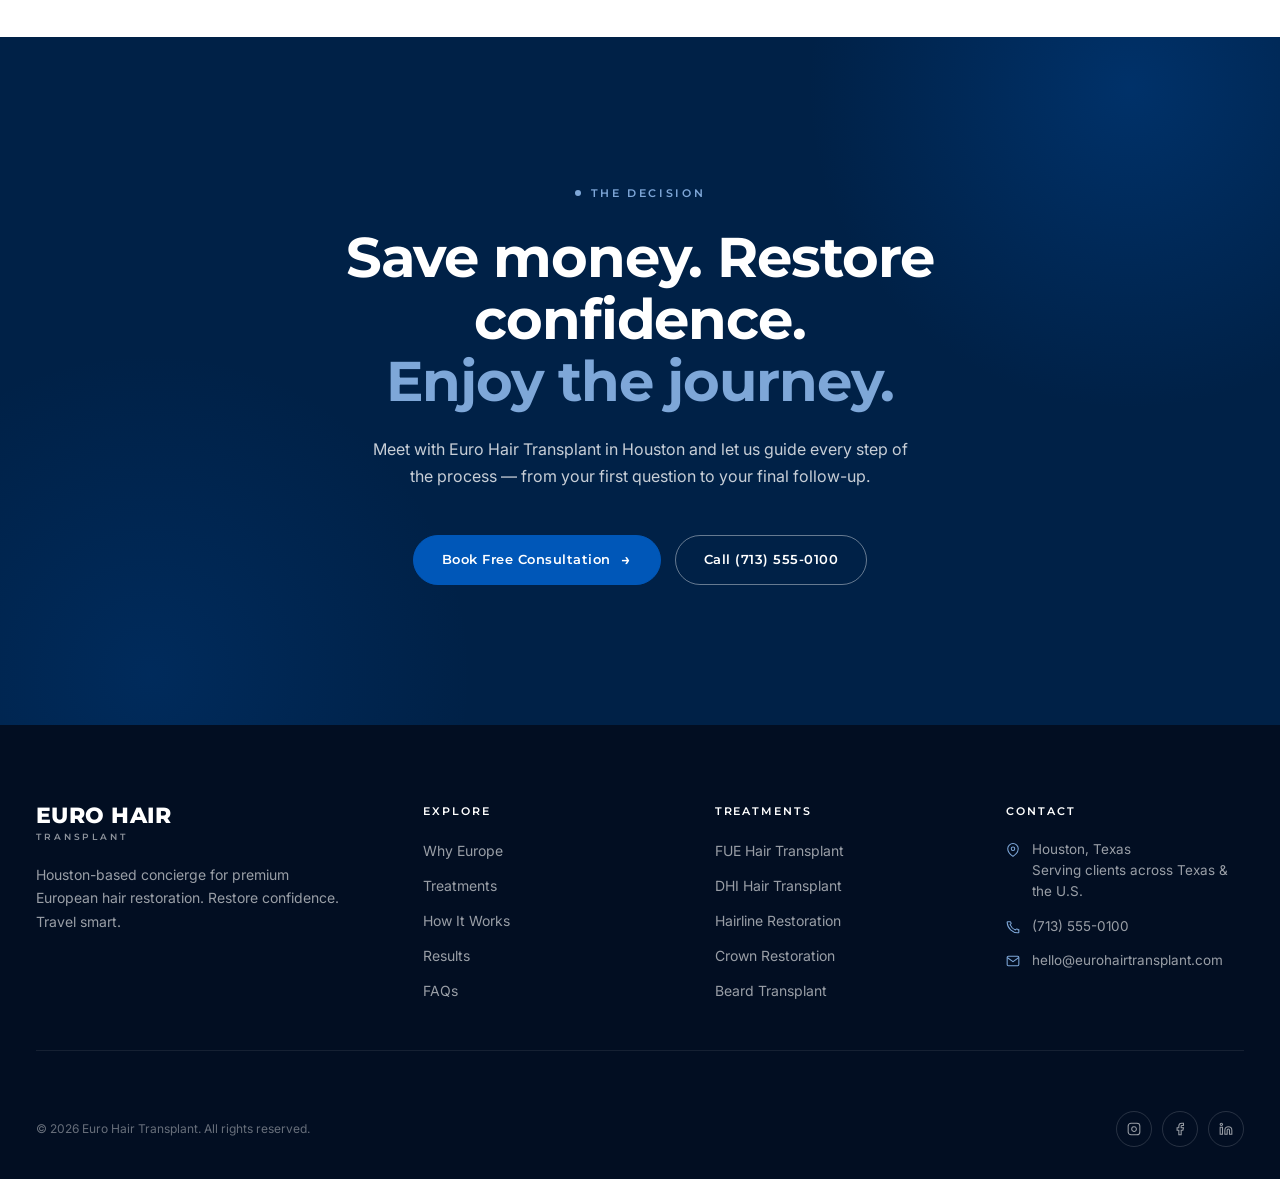
==== commit 318fe857: "Update WordPress handoff folder to match option-4 (final) Bring euro_hair_transplant/ in sync with t" ====
--- a/euro_hair_transplant/index.html
+++ b/euro_hair_transplant/index.html
@@ -293,11 +293,12 @@
           <div class="compare-head">
             <span class="compare-tag">Euro Hair Transplant</span>
             <h3>Complete Concierge Package</h3>
-            <div class="compare-pricing-cta">
-              <span class="compare-price-from">Direct Pricing</span>
-              <p class="compare-cta-head">Come visit our Houston office for direct pricing</p>
-              <p class="compare-cta-sub">Get a personalized quote for your specific case — and save thousands compared to typical U.S. provider quotes.</p>
-              <a href="#consult" class="compare-cta-btn">Book Free Visit <span>→</span></a>
+            <div class="compare-price">
+              <span class="compare-focal-text">
+                <span class="focal-line">Direct</span>
+                <span class="focal-line">Pricing<span class="focal-mark"><svg viewBox="0 0 24 24" fill="none" stroke="currentColor" stroke-width="2.4"><path d="M20 6L9 17l-5-5"/></svg></span></span>
+              </span>
+              <span class="compare-price-sub">personalized at your free Houston consultation</span>
             </div>
           </div>
           <ul class="compare-list">
@@ -639,18 +640,56 @@
     <img src="https://images.unsplash.com/photo-1512453979798-5ea266f8880c?auto=format&fit=crop&w=1920&q=80" alt="Dubai skyline at golden hour" onerror="this.style.display='none'" />
   </div>
   <div class="container">
-    <div class="dubai-content reveal">
-      <span class="dubai-tag"><span class="dubai-tag-dot"></span>Premium Add-On · Limited Availability</span>
-      <h2>One week in <em>Dubai.</em></h2>
-      <p class="dubai-lead">Extend your hair restoration trip with a luxury Dubai escape — five-star hotels, world-class dining, desert adventures, and an unforgettable layover before or after your European procedure.</p>
-      <div class="dubai-row">
-        <div class="dubai-price">
-          <span class="dubai-price-from">Starting at</span>
-          <span class="dubai-price-num">$997<span class="per">/ person</span></span>
-          <span class="dubai-price-sub">7 nights · double occupancy · hotel &amp; transfers included</span>
-        </div>
-        <a href="#consult" class="dubai-cta">Add Dubai to My Trip <span>→</span></a>
-      </div>
+    <div class="dubai-grid">
+      <div class="dubai-content reveal">
+        <span class="dubai-tag"><span class="dubai-tag-dot"></span>Premium Add-On · Limited Availability</span>
+        <h2>One week in <em>Dubai.</em></h2>
+        <p class="dubai-lead">Extend your hair restoration trip with a luxury Dubai escape — five-star hotels, world-class dining, desert adventures, and an unforgettable layover before or after your European procedure.</p>
+        <div class="dubai-row">
+          <div class="dubai-price">
+            <span class="dubai-price-from">Starting at</span>
+            <span class="dubai-price-num">$997<span class="per">/ person</span></span>
+            <span class="dubai-price-sub">7 nights · double occupancy · hotel &amp; transfers included</span>
+          </div>
+          <a href="#consult" class="dubai-cta">Book a Consultation <span>→</span></a>
+        </div>
+      </div>
+      <aside class="dubai-card reveal reveal-d1">
+        <div class="dubai-card-head">
+          <span class="dubai-card-title">Trip Highlights</span>
+          <span class="dubai-card-meta">included with package</span>
+        </div>
+        <ul class="dubai-highlights">
+          <li>
+            <span class="dh-icon"><svg viewBox="0 0 24 24" fill="none" stroke="currentColor" stroke-width="1.8"><path d="M12 2l3 7h7l-5.5 4.5L18 21l-6-4-6 4 1.5-7.5L2 9h7z"/></svg></span>
+            <div class="dh-body">
+              <strong>Five-Star Hotel Stay</strong>
+              <p>Centrally located luxury hotel, double occupancy, daily breakfast included</p>
+            </div>
+          </li>
+          <li>
+            <span class="dh-icon"><svg viewBox="0 0 24 24" fill="none" stroke="currentColor" stroke-width="1.8"><path d="M3 21h18M5 21V7l7-4 7 4v14M10 9h.01M14 9h.01M10 13h.01M14 13h.01M10 17h.01M14 17h.01"/></svg></span>
+            <div class="dh-body">
+              <strong>Iconic City Experiences</strong>
+              <p>Burj Khalifa, Palm Jumeirah, Dubai Marina &amp; Old Town tours</p>
+            </div>
+          </li>
+          <li>
+            <span class="dh-icon"><svg viewBox="0 0 24 24" fill="none" stroke="currentColor" stroke-width="1.8"><circle cx="12" cy="12" r="4"/><path d="M12 2v3M12 19v3M22 12h-3M5 12H2M19.07 4.93l-2.12 2.12M7.05 16.95l-2.12 2.12M19.07 19.07l-2.12-2.12M7.05 7.05L4.93 4.93"/></svg></span>
+            <div class="dh-body">
+              <strong>Desert Safari &amp; Dinner</strong>
+              <p>Premium dune drive, sunset views and an authentic Bedouin-style dinner</p>
+            </div>
+          </li>
+          <li>
+            <span class="dh-icon"><svg viewBox="0 0 24 24" fill="none" stroke="currentColor" stroke-width="1.8"><rect x="2" y="6" width="20" height="12" rx="2"/><circle cx="7" cy="18" r="2"/><circle cx="17" cy="18" r="2"/><path d="M6 6V4a2 2 0 0 1 2-2h8a2 2 0 0 1 2 2v2"/></svg></span>
+            <div class="dh-body">
+              <strong>All Airport &amp; Hotel Transfers</strong>
+              <p>Private pickup, ground transport between every leg of the trip</p>
+            </div>
+          </li>
+        </ul>
+      </aside>
     </div>
   </div>
 </section>
--- a/euro_hair_transplant/styles.css
+++ b/euro_hair_transplant/styles.css
@@ -279,12 +279,11 @@
 .compare-savings-meta{font-family:var(--sans);font-size:14px;color:rgba(255,255,255,.85);max-width:280px;line-height:1.5}
 .compare-disc{margin-top:32px;font-size:11px;color:var(--muted);font-style:italic;text-align:center;line-height:1.7;max-width:780px;margin-left:auto;margin-right:auto}
 
-/* ============ COMPARE — VISIT-FOR-PRICING CTA ============ */
-.compare-pricing-cta{display:flex;flex-direction:column;gap:10px}
-.compare-cta-head{font-family:var(--sans);font-size:24px;font-weight:700;color:var(--navy);letter-spacing:-.01em;line-height:1.2;margin:0}
-.compare-cta-sub{font-family:var(--sans);font-size:14.5px;font-weight:500;color:#475569;line-height:1.55;margin:0}
-.compare-cta-btn{display:inline-flex;align-items:center;gap:8px;margin-top:8px;padding:12px 20px;background:var(--royal);color:#fff;border-radius:var(--r-pill);font-family:var(--sans);font-size:12px;font-weight:600;letter-spacing:.06em;align-self:flex-start;transition:all .3s var(--ease)}
-.compare-cta-btn:hover{background:var(--navy);transform:translateY(-1px);box-shadow:0 12px 28px -8px rgba(0,87,184,.5)}
+/* ============ COMPARE — REFINED FOCAL (mirrors $24,500 weight) ============ */
+.compare-focal-text{font-family:var(--sans);font-size:48px;font-weight:800;color:var(--royal);line-height:.95;letter-spacing:-.03em;display:block;margin-bottom:4px}
+.compare-focal-text .focal-line{display:block}
+.compare-focal-text .focal-mark{display:inline-flex;align-items:center;justify-content:center;width:14px;height:14px;margin-left:6px;color:var(--royal);vertical-align:middle;opacity:.85}
+.compare-focal-text .focal-mark svg{width:100%;height:100%}
 .compare-savings-card .btn-savings{display:inline-flex;align-items:center;gap:10px;padding:14px 24px;background:rgba(255,255,255,.15);border:1.5px solid rgba(255,255,255,.4);color:#fff;border-radius:var(--r-pill);font-family:var(--sans);font-size:12px;font-weight:600;letter-spacing:.06em;transition:all .3s var(--ease);flex-shrink:0}
 .compare-savings-card .btn-savings:hover{background:#fff;color:var(--royal);border-color:#fff}
 
@@ -294,7 +293,21 @@
 .dubai-bg::after{content:"";position:absolute;inset:0;background:linear-gradient(115deg,rgba(0,33,71,.86) 0%,rgba(0,33,71,.6) 45%,rgba(0,33,71,.35) 100%);z-index:1}
 .dubai-bg img{width:100%;height:100%;object-fit:cover;animation:dubaiZoom 24s ease-out infinite alternate}
 @keyframes dubaiZoom{0%{transform:scale(1.03)}100%{transform:scale(1.1)}}
-.dubai-content{position:relative;z-index:2;max-width:720px}
+.dubai-grid{display:grid;grid-template-columns:1.1fr .9fr;gap:60px;align-items:center;position:relative;z-index:2}
+.dubai-content{position:relative;z-index:2}
+.dubai-card{background:rgba(255,255,255,.07);backdrop-filter:blur(18px);-webkit-backdrop-filter:blur(18px);border:1px solid rgba(255,255,255,.16);border-radius:var(--r-lg);padding:36px;position:relative;z-index:2;box-shadow:0 24px 60px -20px rgba(0,0,0,.4)}
+.dubai-card-head{display:flex;align-items:center;justify-content:space-between;margin-bottom:24px;gap:14px}
+.dubai-card-title{font-family:var(--sans);font-size:12px;font-weight:700;letter-spacing:.22em;text-transform:uppercase;color:#7ea7d8}
+.dubai-card-meta{font-family:var(--sans);font-size:10.5px;font-weight:500;letter-spacing:.06em;color:rgba(255,255,255,.55);font-style:italic}
+.dubai-highlights{display:flex;flex-direction:column;gap:0;list-style:none;padding:0;margin:0}
+.dubai-highlights li{display:flex;align-items:flex-start;gap:14px;padding:14px 0;border-bottom:1px solid rgba(255,255,255,.1)}
+.dubai-highlights li:first-child{padding-top:0}
+.dubai-highlights li:last-child{border-bottom:none;padding-bottom:0}
+.dubai-highlights .dh-icon{width:38px;height:38px;border-radius:50%;background:rgba(255,255,255,.1);color:#fff;display:flex;align-items:center;justify-content:center;flex-shrink:0;border:1px solid rgba(255,255,255,.12)}
+.dubai-highlights .dh-icon svg{width:18px;height:18px}
+.dubai-highlights .dh-body{flex:1;min-width:0}
+.dubai-highlights strong{display:block;font-family:var(--sans);font-size:14.5px;font-weight:700;color:#fff;margin-bottom:3px;line-height:1.3}
+.dubai-highlights p{font-family:var(--sans);font-size:12.5px;font-weight:500;color:rgba(255,255,255,.7);line-height:1.5;margin:0}
 .dubai-tag{display:inline-flex;align-items:center;gap:10px;padding:8px 18px;border-radius:var(--r-pill);background:rgba(255,255,255,.12);backdrop-filter:blur(10px);color:#fff;font-family:var(--sans);font-size:11px;font-weight:600;letter-spacing:.22em;text-transform:uppercase;margin-bottom:28px;border:1px solid rgba(255,255,255,.18)}
 .dubai-tag-dot{width:7px;height:7px;border-radius:50%;background:#7ea7d8;box-shadow:0 0 0 4px rgba(126,167,216,.2);animation:pulse 2.4s ease-in-out infinite}
 .dubai h2{color:#fff;margin-bottom:22px;font-size:clamp(38px,4.6vw,62px);font-weight:700;line-height:1.05;letter-spacing:-.02em}
@@ -546,6 +559,7 @@
   .hero-grid,.why-grid,.cost-grid,.exp-grid,.travel-grid,.local-grid,.form-grid,.faq-grid{grid-template-columns:1fr;gap:60px}
   .compare-grid{grid-template-columns:1fr;gap:32px}
   .specialties-grid{grid-template-columns:1fr;gap:20px}
+  .dubai-grid{grid-template-columns:1fr;gap:48px}
   .compare-vs{width:100%;height:40px;flex-direction:row}
   .compare-vs::before,.compare-vs::after{top:50%;transform:translateY(-50%);height:1px;width:calc(50% - 24px)}
   .compare-vs::before{left:0}
@@ -573,7 +587,10 @@
   .dubai-price-num{font-size:46px}
   .dubai-row{gap:24px}
   .dubai-lead{font-size:16px}
-  .compare-cta-head{font-size:21px}
+  .dubai-card{padding:26px 22px}
+  .dubai-highlights .dh-icon{width:34px;height:34px}
+  .dubai-highlights strong{font-size:13.5px}
+  .dubai-highlights p{font-size:12px}
   .compare-savings-card{padding:28px 24px;flex-direction:column;text-align:center}
   .compare-savings-block{flex-direction:column;gap:16px}
   .compare-savings-num{font-size:38px}
@@ -583,6 +600,7 @@
   .compare-item{padding:14px 24px;font-size:13px}
   .compare-foot{padding:20px 24px}
   .compare-price-num{font-size:36px}
+  .compare-focal-text{font-size:40px}
   .nav,.header-cta,.header-link{display:none}
   .menu-toggle{display:flex}
   h1{font-size:38px}
